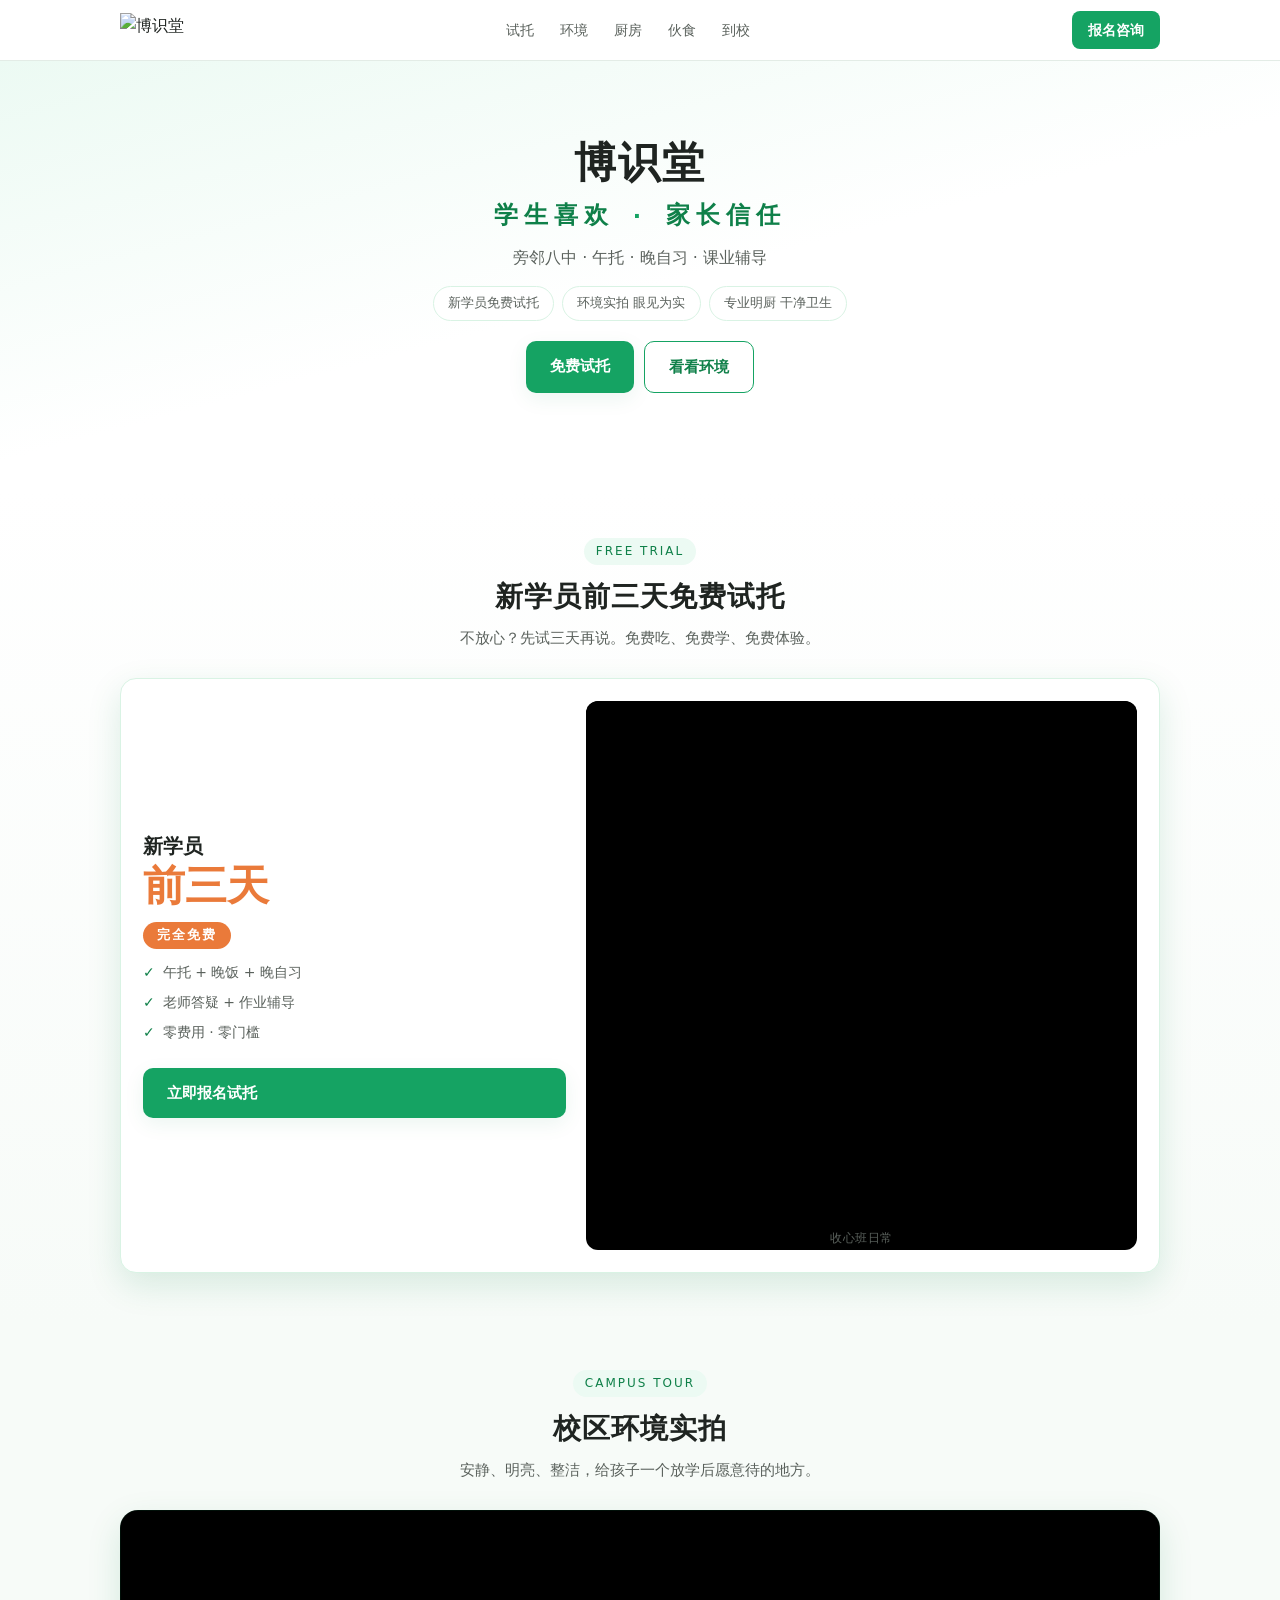
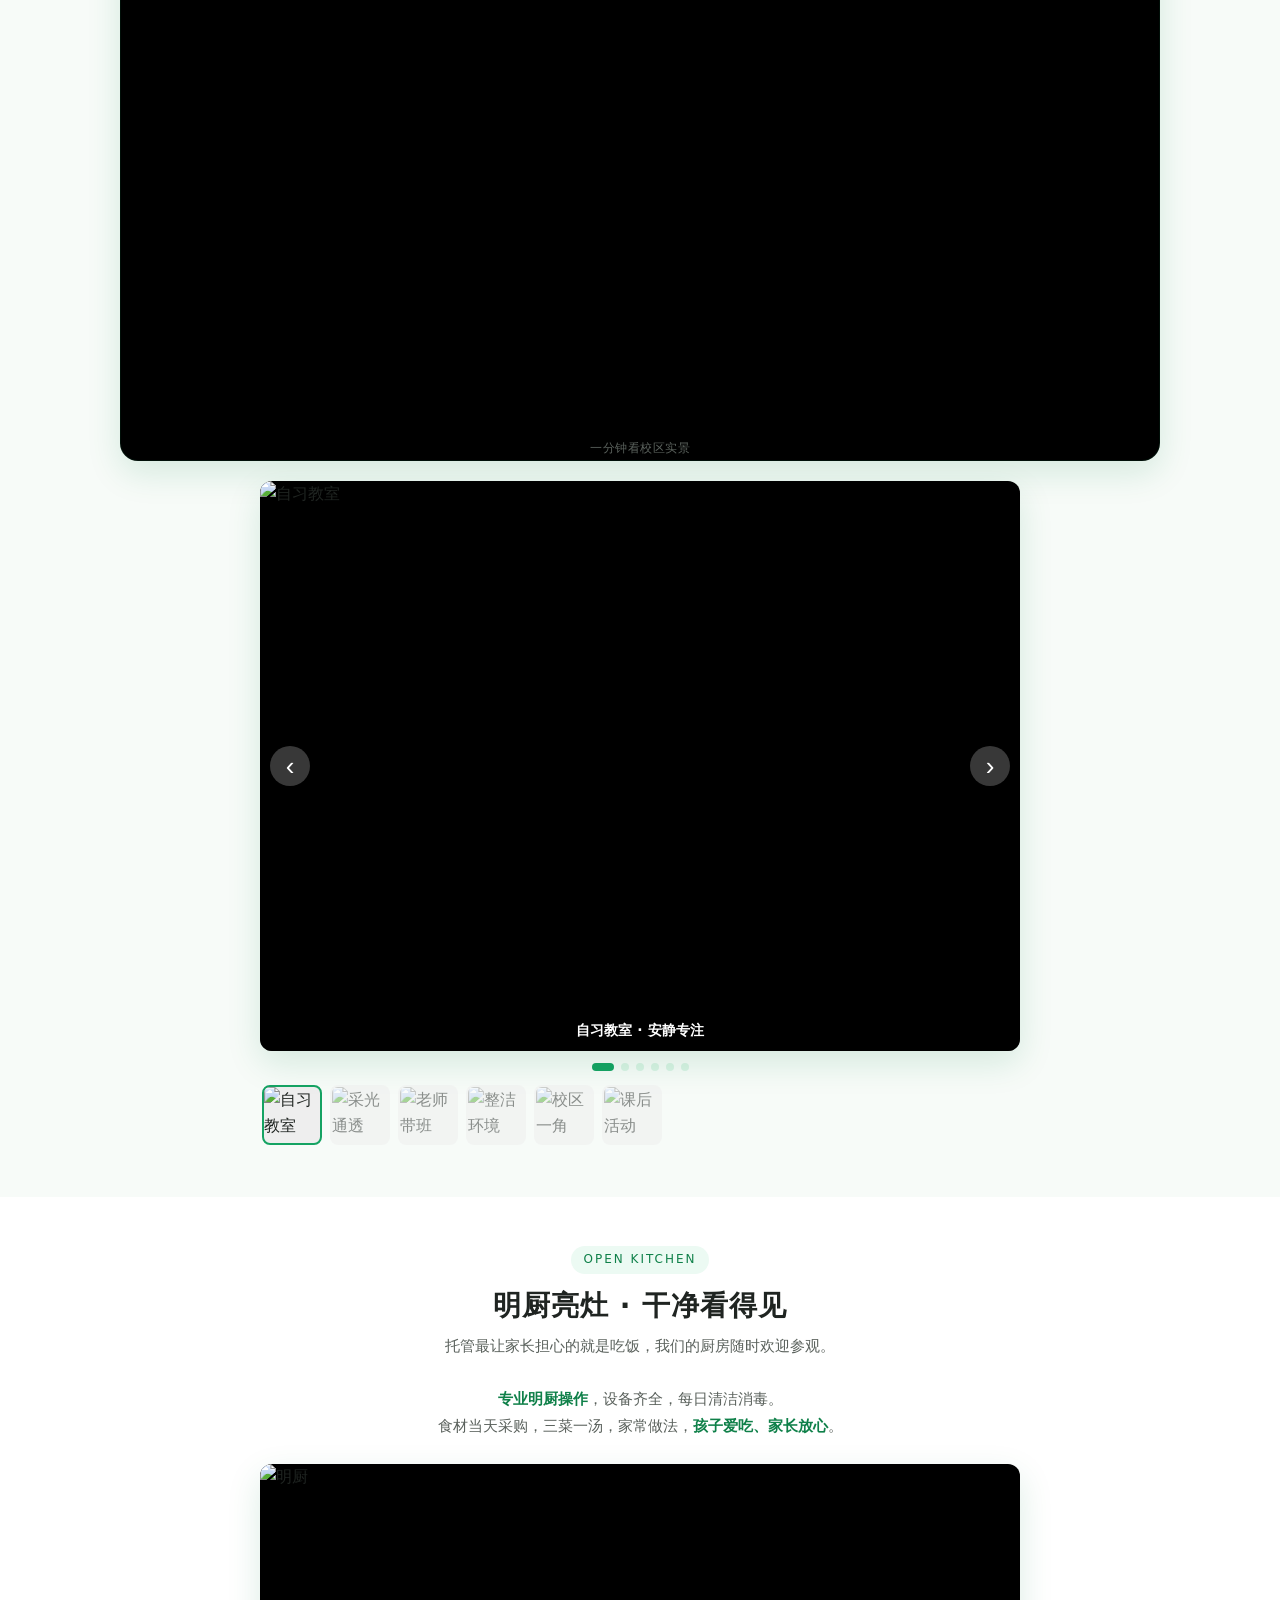
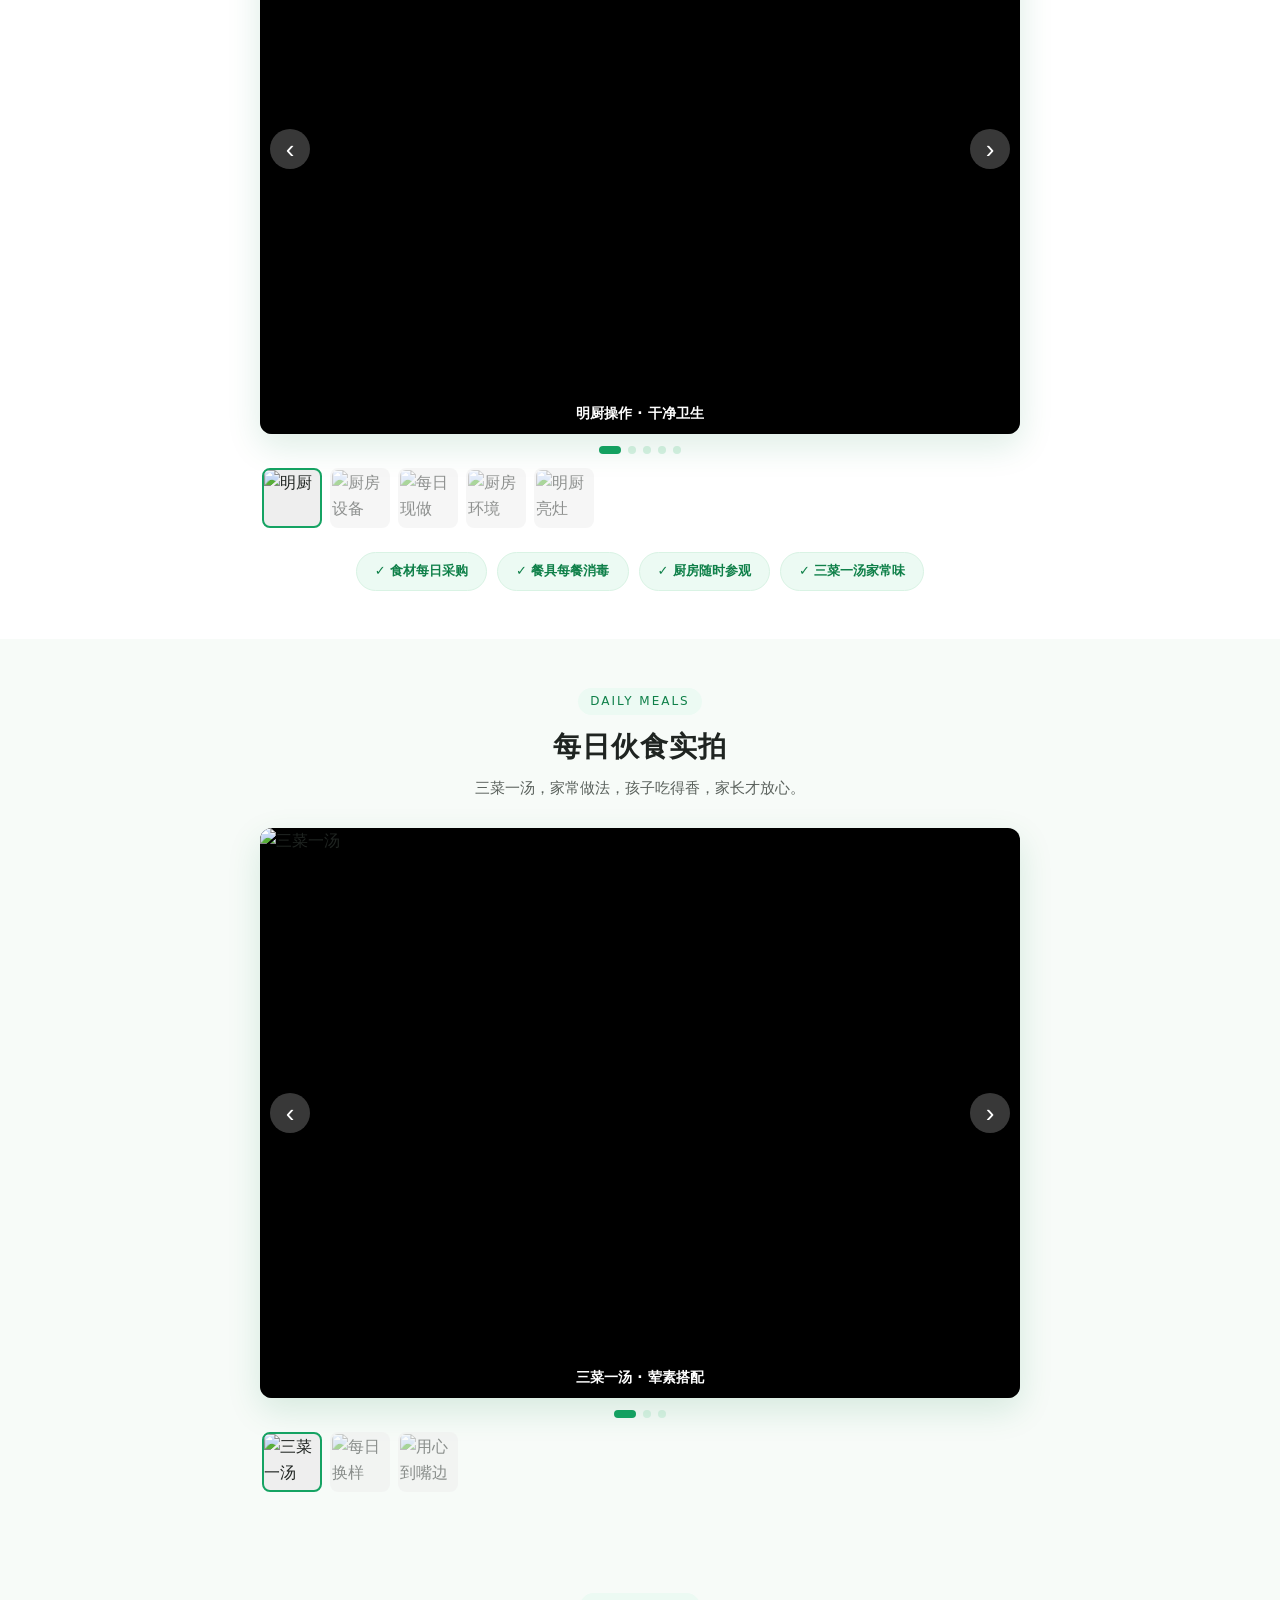
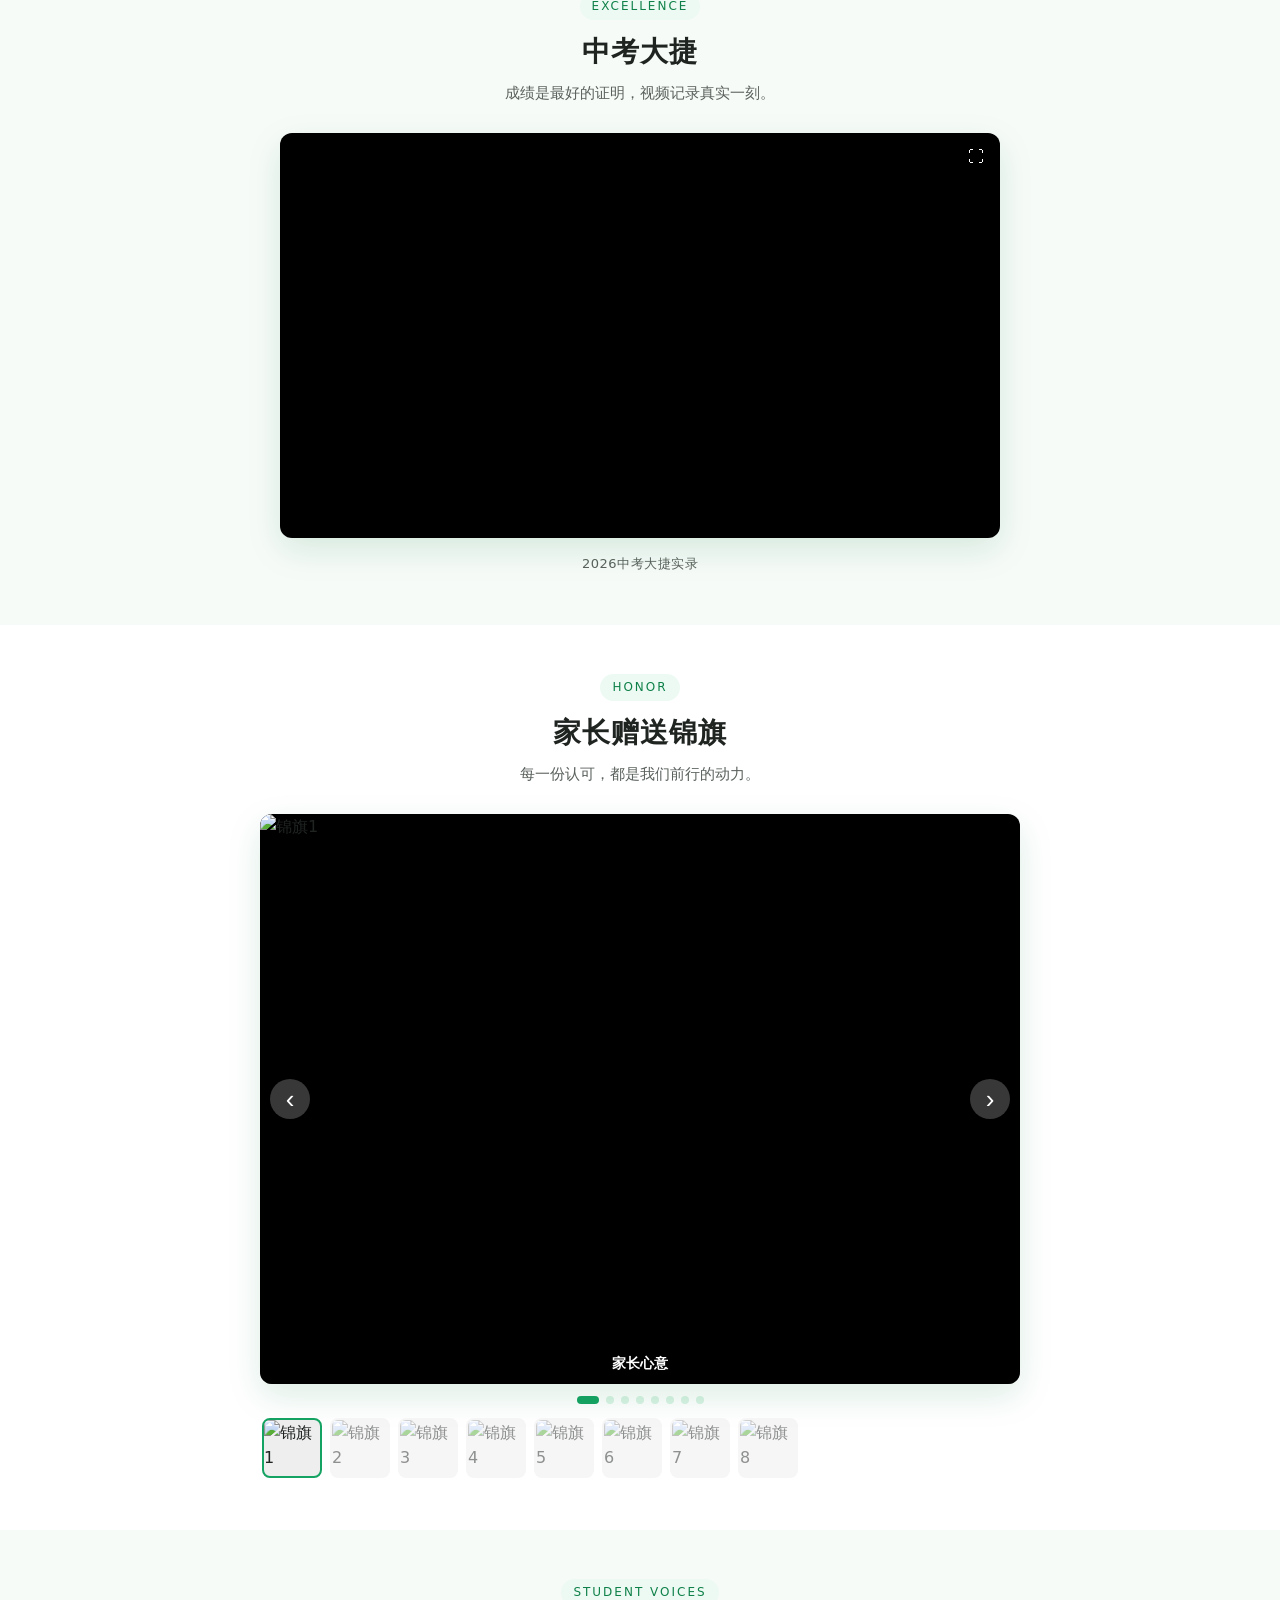
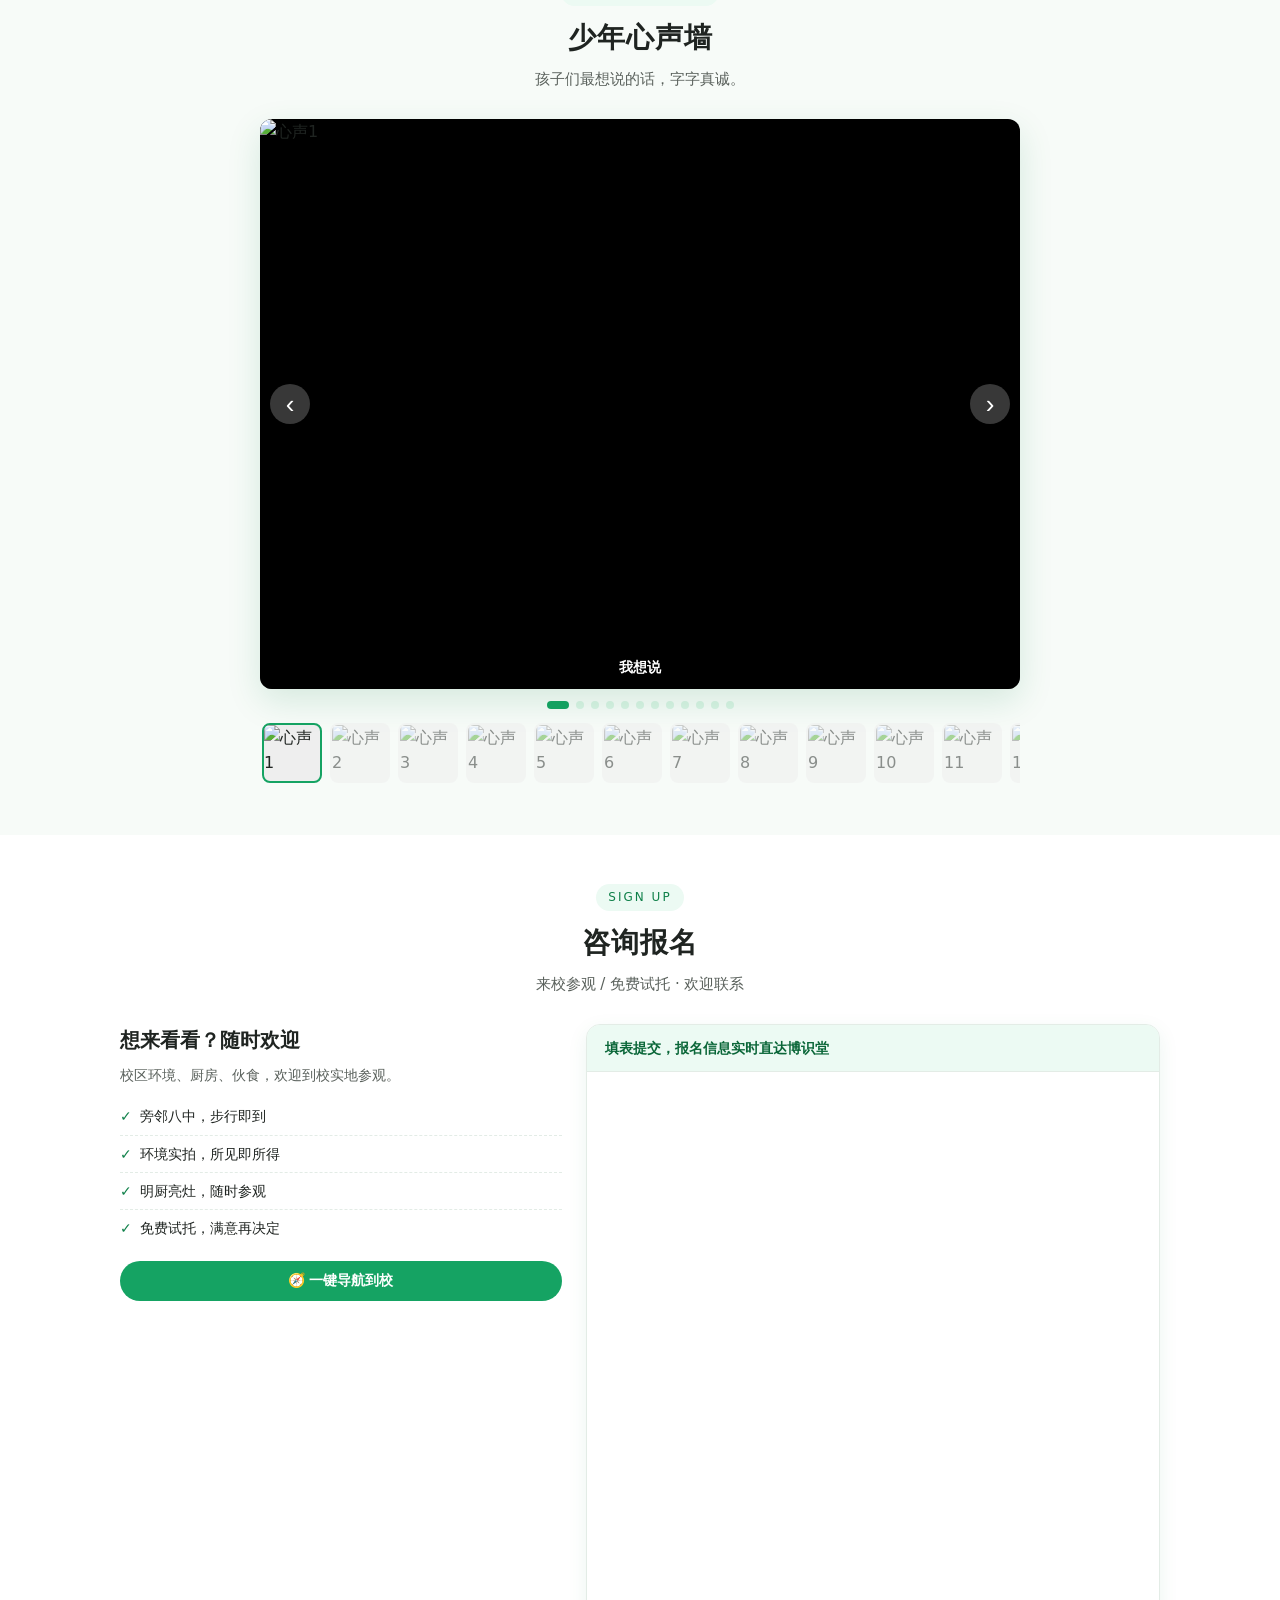
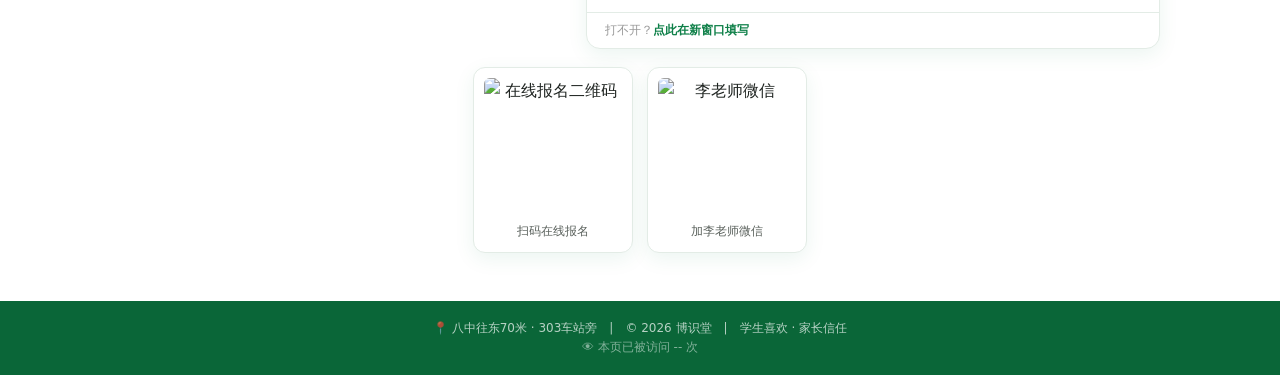
==== index.html @ f24189b3 "修复轮播缩略图滚动导致整页跳动：改用容器scrollLeft控制，不再滚动页面" ====
<!DOCTYPE html>
<html lang="zh-CN"><head>
<meta charset="UTF-8">
<meta name="viewport" content="width=device-width, initial-scale=1.0">
<title>博识堂 · 学生喜欢 家长信任 | 旁邻八中</title>
<meta name="description" content="博识堂托管，旁邻八中。学生喜欢，家长信任——环境实拍、免费试托，欢迎参观。">
<link rel="icon" href="https://gcore.jsdelivr.net/gh/lhliang-lab/boxuetang-assets@master/logo.jpg" type="image/jpeg">
<link rel="shortcut icon" href="https://gcore.jsdelivr.net/gh/lhliang-lab/boxuetang-assets@master/logo.jpg" type="image/jpeg">
<style>
  :root{
    --green:#15a363;
    --green-2:#0f8049;
    --green-3:#0a6638;
    --green-tint:#ecfaf3;
    --green-tint-2:#d9f3e4;
    --ink:#1f2421;
    --ink-2:#5a615c;
    --line:#e3ece6;
    --paper:#ffffff;
    --cream:#f7fbf8;
    --warm:#ea7a3a;
    --radius:12px;
    --shadow:0 6px 20px rgba(15,128,73,.08);
    --shadow-lg:0 12px 34px rgba(15,128,73,.14);
  }
  *{margin:0;padding:0;box-sizing:border-box}
  html{scroll-behavior:smooth}
  body{
    font-family:"Microsoft YaHei","PingFang SC","Hiragino Sans GB",system-ui,sans-serif;
    color:var(--ink);background:var(--paper);line-height:1.6;
    -webkit-font-smoothing:antialiased;
  }
  img{display:block;max-width:100%}
  a{text-decoration:none;color:inherit}
  .wrap{max-width:1080px;margin:0 auto;padding:0 20px}

  /* ===== 导航 ===== */
  header.top{position:sticky;top:0;z-index:50;background:rgba(255,255,255,.96);backdrop-filter:saturate(180%) blur(8px);border-bottom:1px solid var(--line)}
  .nav{display:flex;align-items:center;justify-content:space-between;height:60px;gap:14px}
  .brand{display:flex;align-items:center;gap:10px;flex:none}
  .brand .logo-img{height:34px;width:auto}
  .brand .name{font-size:18px;font-weight:800;letter-spacing:1px}
  .brand-slogan{font-size:11px;font-weight:700;color:var(--green-2);margin-left:6px;white-space:nowrap}
  @media(max-width:480px){.brand-slogan{display:none}}
  .brand .name em{color:var(--green);font-style:normal;margin:0 2px}
  .nav ul{display:flex;gap:2px;list-style:none}
  .nav ul a{display:block;padding:7px 12px;border-radius:8px;font-size:14px;color:var(--ink-2);transition:background .2s,color .2s}
  .nav ul a:hover{background:var(--green-tint);color:var(--green-2)}
  .nav .cta{background:var(--green);color:#fff!important;font-weight:700;padding:8px 16px;border-radius:8px;font-size:14px;flex:none}
  .nav .cta:hover{background:var(--green-2)}

  /* ===== Hero ===== */
  .hero{background:linear-gradient(165deg,var(--green-tint) 0%,#fff 52%);padding:28px 0 48px;text-align:center}
  .hero .wrap{max-width:720px}
  .hero h1{font-size:42px;line-height:1.22;font-weight:900;letter-spacing:2px;margin-bottom:8px}
  .hero .slogan{font-size:24px;font-weight:900;letter-spacing:6px;color:var(--green-2);margin-bottom:10px}
  .hero .slogan .dot{color:var(--green);font-size:22px;font-weight:700;margin:0 4px}
  .hero .sub{font-size:16px;color:var(--ink-2)}
  .hero .badges{display:flex;flex-wrap:wrap;justify-content:center;gap:8px;margin-top:16px}
  .hero .badges span{font-size:13px;padding:6px 14px;border-radius:20px;background:#fff;border:1px solid var(--green-tint-2);color:var(--ink-2)}
  .hero .badges b{color:var(--green-2)}
  .hero .btns{display:flex;flex-wrap:wrap;justify-content:center;gap:10px;margin-top:20px}
  .btn{display:inline-block;padding:13px 24px;border-radius:10px;font-weight:700;font-size:15px;transition:all .2s}
  .btn.solid{background:var(--green);color:#fff;box-shadow:var(--shadow)}
  .btn.solid:hover{background:var(--green-2);transform:translateY(-1px)}
  .btn.ghost{border:1.5px solid var(--green);color:var(--green-2);background:#fff}
  .btn.ghost:hover{background:var(--green-tint)}

  /* ===== 免费试托 ===== */
  .trial{background:linear-gradient(180deg,#fff 0%,var(--cream) 100%)}
  .trial-card{display:grid;grid-template-columns:1fr 1.3fr;gap:20px;align-items:center;background:#fff;border:1.5px solid var(--green-tint-2);border-radius:16px;padding:22px;box-shadow:var(--shadow-lg)}
  .trial-left{display:flex;flex-direction:column;gap:8px}
  .trial-big{font-size:20px;font-weight:800;color:var(--ink);line-height:1.3}
  .trial-big b{font-size:42px;color:var(--warm);font-weight:900}
  .trial-free{display:inline-block;background:var(--warm);color:#fff;font-size:13px;font-weight:700;padding:3px 14px;border-radius:20px;width:fit-content;letter-spacing:2px}
  .trial-list{list-style:none;font-size:14px;color:var(--ink-2)}
  .trial-list li{padding:4px 0;display:flex;gap:8px;align-items:center}
  .trial-list li::before{content:"✓";color:var(--green-2);font-weight:900}
  .trial-right{position:relative;border-radius:12px;overflow:hidden;background:#000}
  @media(max-width:680px){.trial-card{grid-template-columns:1fr}.trial-big b{font-size:34px}}
  @media(max-width:480px){.trial-card{padding:16px}}

  /* ===== 区块通用 ===== */
  section .wrap{padding:48px 20px}
  .sec-head{text-align:center;max-width:680px;margin:0 auto 28px}
  .sec-head .tag{display:inline-block;font-size:12px;letter-spacing:2px;color:var(--green-2);background:var(--green-tint);padding:4px 12px;border-radius:20px;margin-bottom:10px}
  .sec-head h2{font-size:28px;font-weight:900;letter-spacing:1px}
  .sec-head p{color:var(--ink-2);margin-top:6px;font-size:15px}

  /* ===== 地址条 ===== */
  .loc-bar{
    display:flex;align-items:center;justify-content:center;gap:10px;flex-wrap:wrap;
    background:linear-gradient(135deg,var(--green-tint) 0%,#fff 65%);
    border:1.5px solid var(--green);border-radius:30px;
    padding:12px 20px;font-size:15px;color:var(--ink-2);box-shadow:var(--shadow);
  }
  .loc-bar b{color:var(--green-2);font-weight:800}
  .loc-bar .pin{font-size:20px}
  .nav-btn{
    background:var(--green);color:#fff;font-weight:700;
    font-size:14px;padding:11px 20px;border-radius:20px;white-space:nowrap;
    border:none;cursor:pointer;transition:background .2s;
  }
  .nav-btn:hover{background:var(--green-2)}

  /* ===== 环境展示 ===== */
  .env{background:var(--cream)}
  .video-card{position:relative;border-radius:18px;overflow:hidden;box-shadow:var(--shadow-lg);margin-bottom:20px;background:#000;border:1.5px solid rgba(15,128,73,.12)}
  .bili-wrap{position:relative;width:100%;aspect-ratio:3/4;max-height:520px;background:#000}
  .bili-wrap iframe{position:absolute;inset:0;width:100%;height:100%;border:0;display:block}
  .bili-fs{position:absolute;top:8px;right:8px;z-index:3;background:rgba(0,0,0,.5);color:#fff;border:none;border-radius:6px;width:32px;height:32px;font-size:16px;cursor:pointer;display:flex;align-items:center;justify-content:center;line-height:1}
  .bili-fs:hover{background:rgba(0,0,0,.75)}
  .bili-fs.fs-active{background:var(--green)}
  .video-cap{display:block;text-align:center;font-size:12px;color:var(--ink-2);padding:8px 0 2px;letter-spacing:.5px;pointer-events:none}
  /* ===== 图片轮播 ===== */
  .carousel{position:relative;max-width:760px;margin:0 auto}
  .carousel-viewport{position:relative;border-radius:var(--radius);overflow:hidden;box-shadow:var(--shadow-lg);background:#000;aspect-ratio:4/3}
  .carousel-track{display:flex;height:100%;transition:transform .45s ease}
  .carousel-slide{position:relative;flex:0 0 100%;height:100%;cursor:zoom-in;animation:carFade .4s ease}
  .carousel-slide img{width:100%;height:100%;object-fit:cover;display:block}
  .carousel-slide figcaption{position:absolute;left:0;right:0;bottom:0;padding:28px 12px 10px;background:linear-gradient(transparent,rgba(0,0,0,.72));color:#fff;font-size:14px;font-weight:600;text-align:center;pointer-events:none}
  .carousel-btn{position:absolute;top:50%;transform:translateY(-50%);width:40px;height:40px;border-radius:50%;background:rgba(255,255,255,.22);color:#fff;font-size:26px;line-height:1;border:none;cursor:pointer;z-index:5;display:flex;align-items:center;justify-content:center;padding:0;transition:background .2s}
  .carousel-btn:hover{background:rgba(255,255,255,.4)}
  .carousel-prev{left:10px}
  .carousel-next{right:10px}
  .carousel-dots{display:flex;justify-content:center;gap:7px;padding:12px 0 2px}
  .carousel-dots button{width:8px;height:8px;border-radius:50%;border:none;background:var(--green-tint-2);cursor:pointer;padding:0;transition:all .25s}
  .carousel-dots button.on{background:var(--green);width:22px;border-radius:5px}
  .carousel-thumbs{display:flex;gap:8px;overflow-x:auto;padding:12px 2px 4px;-webkit-overflow-scrolling:touch;scrollbar-width:none}
  .carousel-thumbs::-webkit-scrollbar{display:none}
  .carousel-thumbs img{width:60px;height:60px;object-fit:cover;border-radius:8px;cursor:pointer;opacity:.5;border:2px solid transparent;transition:all .2s;flex:none;background:#eee}
  .carousel-thumbs img.on{opacity:1;border-color:var(--green)}
  @keyframes carFade{from{opacity:0}to{opacity:1}}

  /* ===== 厨房环境（重点） ===== */
  .kitchen{background:#fff}
  .kitchen-intro{text-align:center;max-width:600px;margin:0 auto 24px;font-size:15px;color:var(--ink-2);line-height:1.8}
  .kitchen-intro b{color:var(--green-2)}
  .kitchen-badge{
    display:flex;flex-wrap:wrap;gap:10px;justify-content:center;margin-top:20px;
  }
  .kitchen-badge span{
    background:var(--green-tint);color:var(--green-2);font-size:13px;font-weight:600;
    padding:8px 18px;border-radius:20px;border:1px solid var(--green-tint-2);
  }

  /* ===== 伙食 ===== */
  .meal{background:var(--cream)}

  /* ===== 报名 ===== */
  .reg{background:#fff}
  .reg-grid{display:grid;grid-template-columns:1fr 1.3fr;gap:24px;align-items:start}
  .reg-info h3{font-size:20px;font-weight:900;margin-bottom:8px}
  .reg-info p{color:var(--ink-2);margin-bottom:12px;font-size:14px}
  .reg-points{list-style:none;font-size:14px;color:var(--ink)}
  .reg-points li{padding:7px 0;border-top:1px dashed var(--line);display:flex;gap:8px;align-items:flex-start}
  .reg-points li:first-child{border-top:none}
  .reg-points li::before{content:"✓";color:var(--green-2);font-weight:900;flex:none}
  .reg-form{background:#fff;border:1.5px solid var(--line);border-radius:14px;overflow:hidden;box-shadow:var(--shadow)}
  .embed-head{font-size:14px;font-weight:700;padding:12px 18px;background:var(--green-tint);border-bottom:1px solid var(--line);color:var(--green-3)}
  .reg-form iframe{width:100%;height:540px;border:0;display:block}
  .embed-fallback{font-size:12px;color:#999;padding:8px 18px;border-top:1px solid var(--line)}
  .embed-fallback a{color:var(--green-2);font-weight:700}
  .qr-row{display:flex;flex-wrap:wrap;gap:14px;justify-content:center;margin-top:18px}
  .qr-card{background:#fff;border:1.5px solid var(--line);border-radius:12px;padding:10px;box-shadow:var(--shadow);width:160px;text-align:center}
  .qr-card img{width:100%;aspect-ratio:1/1;object-fit:contain;border-radius:6px}
  .qr-card div{font-size:12px;color:var(--ink-2);margin-top:6px}

  /* ===== 图片放大 ===== */
  .zoomable{cursor:zoom-in}
  .lb-mask{position:fixed;inset:0;background:rgba(0,0,0,.88);display:none;z-index:1000;align-items:center;justify-content:center;padding:24px}
  .lb-mask.show{display:flex}
  .lb-mask img{max-width:100%;max-height:92vh;border-radius:8px;box-shadow:0 10px 40px rgba(0,0,0,.5);background:#fff;transition:transform .25s ease;cursor:zoom-in;user-select:none;-webkit-user-select:none}
  .lb-mask img.zoomed{transform:scale(1.9);cursor:zoom-out}
  .lb-close{position:absolute;top:12px;right:16px;color:#fff;font-size:38px;line-height:1;cursor:pointer;background:none;border:none;padding:4px 10px;z-index:2}
  .lb-prev,.lb-next{position:absolute;top:50%;transform:translateY(-50%);width:44px;height:44px;border-radius:50%;background:rgba(255,255,255,.16);color:#fff;font-size:28px;line-height:1;border:none;cursor:pointer;z-index:2;display:flex;align-items:center;justify-content:center;padding:0}
  .lb-prev:active,.lb-next:active{background:rgba(255,255,255,.32)}
  .lb-prev{left:10px}
  .lb-next{right:10px}
  .lb-counter{position:absolute;top:14px;left:50%;transform:translateX(-50%);color:rgba(255,255,255,.9);font-size:13px;background:rgba(0,0,0,.45);padding:4px 14px;border-radius:20px;z-index:2}
  .lb-tip{position:absolute;bottom:14px;left:0;right:0;text-align:center;color:rgba(255,255,255,.6);font-size:12px;z-index:2;pointer-events:none}

  /* ===== 导航选择弹层 ===== */
  .nav-sheet-mask{position:fixed;inset:0;background:rgba(0,0,0,.45);display:none;z-index:999;align-items:flex-end;justify-content:center}
  .nav-sheet-mask.show{display:flex}
  .nav-sheet{background:#fff;width:100%;max-width:460px;border-radius:18px 18px 0 0;padding:18px 16px calc(16px + env(safe-area-inset-bottom));animation:navUp .25s ease}
  @keyframes navUp{from{transform:translateY(100%)}to{transform:translateY(0)}}
  .nav-sheet h4{margin:0 0 4px;font-size:17px;font-weight:800;color:var(--ink)}
  .nav-sheet .nav-tip{margin:0 0 12px;font-size:12px;color:var(--ink-2)}
  .nav-opt{display:flex;align-items:center;gap:12px;padding:13px 10px;border-radius:12px;text-decoration:none;color:var(--ink);border:1px solid var(--line);margin-bottom:10px;transition:background .15s}
  .nav-opt:active{background:var(--green-tint)}
  .nav-emoji{font-size:22px;width:30px;text-align:center}
  .nav-meta{flex:1;display:flex;flex-direction:column}
  .nav-meta b{font-size:15px}
  .nav-meta i{font-size:12px;color:var(--ink-2);font-style:normal}
  .nav-arrow{color:var(--ink-2);font-size:20px}
  .nav-close{width:100%;text-align:center;padding:12px;margin-top:2px;border:none;background:var(--green-tint);color:var(--green-2);font-weight:700;border-radius:12px;font-size:15px}
  @media(min-width:600px){.nav-sheet-mask{align-items:center}.nav-sheet{border-radius:18px}}

  /* ===== 底部 ===== */
  footer{background:var(--green-3);color:rgba(255,255,255,.7);text-align:center;padding:18px 20px;font-size:12px}

  /* ===== 响应式 ===== */
  @media(max-width:880px){
    .nav ul{display:none}
    .reg-grid{grid-template-columns:1fr}
    .hero h1{font-size:30px}
  }
  @media(max-width:480px){
    .nav{height:54px}
    .brand .logo-img{height:30px}
    .brand .name{font-size:15px}
    .nav .cta{padding:7px 13px;font-size:13px}
    .hero h1{font-size:24px}
    .hero .wrap{padding-top:22px}
    section .wrap{padding:32px 16px}
    .sec-head h2{font-size:24px}
    .btn{width:100%;text-align:center}
    .hero .btns .btn{width:auto;flex:1}
    .loc-bar{flex-wrap:wrap;gap:8px;text-align:center}
    .loc-bar .loc-txt{width:100%}
    .nav-btn{margin-left:0;width:100%;text-align:center}
  }
</style>
</head>
<body>

<!-- 顶部导航 -->
<header class="top">
  <div class="wrap nav">
    <a class="brand" href="#home">
      <img class="logo-img" src="https://gcore.jsdelivr.net/gh/lhliang-lab/boxuetang-assets@master/logo.jpg" alt="博识堂">
      
      
    </a>
    <ul>
      <li><a href="#trial">试托</a></li>
      <li><a href="#env">环境</a></li>
      <li><a href="#kitchen">厨房</a></li>
      <li><a href="#meal">伙食</a></li>
      <li><a href="javascript:void(0)" id="navBtnTop">到校</a></li>
    </ul>
    <a href="#signup" class="cta">报名咨询</a>
  </div>
</header>

<!-- Hero -->
<section class="hero" id="home">
  <div class="wrap">
    <h1>博识堂</h1>
    <div class="slogan">学生喜欢 <span class="dot">·</span> 家长信任</div>
    <p class="sub">旁邻八中 · 午托 · 晚自习 · 课业辅导</p>
    <div class="badges">
      <span>新学员免费试托</span>
      <span>环境实拍 眼见为实</span>
      <span>专业明厨 干净卫生</span>
    </div>
    <div class="btns">
      <a href="#trial" class="btn solid">免费试托</a>
      <a href="#env" class="btn ghost">看看环境</a>
    </div>
  </div>
</section>

<!-- 免费试托 -->
<section id="trial" class="trial">
  <div class="wrap">
    <div class="sec-head">
      <span class="tag">FREE TRIAL</span>
      <h2>新学员前三天免费试托</h2>
      <p>不放心？先试三天再说。免费吃、免费学、免费体验。</p>
    </div>
    <div class="trial-card">
      <div class="trial-left">
        <div class="trial-big">新学员<br><b>前三天</b></div>
        <div class="trial-free">完全免费</div>
        <ul class="trial-list">
          <li>午托 + 晚饭 + 晚自习</li>
          <li>老师答疑 + 作业辅导</li>
          <li>零费用 · 零门槛</li>
        </ul>
        <a href="#signup" class="btn solid" style="margin-top:12px">立即报名试托</a>
      </div>
      <div class="trial-right">
        <div class="bili-wrap" style="border-radius:12px;overflow:hidden">
          <iframe src="https://player.bilibili.com/player.html?bvid=BV1CB4Q6pE2J&page=1&autoplay=0&high_quality=1" frameborder="0" scrolling="no" border="0" framespacing="0" webkitallowfullscreen="true" mozallowfullscreen="true" allowfullscreen="true" allow="autoplay; fullscreen; encrypted-media" style="width:100%;height:100%"></iframe>
        </div>
        <span class="video-cap">收心班日常</span>
      </div>
    </div>
  </div>
</section>

<!-- 环境展示（重点） -->
<section id="env" class="env">
  <div class="wrap">
    <div class="sec-head">
      <span class="tag">CAMPUS TOUR</span>
      <h2>校区环境实拍</h2>
      <p>安静、明亮、整洁，给孩子一个放学后愿意待的地方。</p>
    </div>
    <div class="video-card">
      <div class="bili-wrap">
        <iframe src="https://player.bilibili.com/player.html?bvid=BV1ck4Q6SEvS&page=1&autoplay=0&high_quality=1" frameborder="0" scrolling="no" border="0" framespacing="0" webkitallowfullscreen="true" mozallowfullscreen="true" allowfullscreen="true" allow="autoplay; fullscreen; encrypted-media" style="width:100%;height:100%"></iframe>
      </div>
      <span class="video-cap">一分钟看校区实景</span>
    </div>
    <div class="carousel" data-group="env">
      <div class="carousel-viewport">
        <div class="carousel-track">
          <figure class="carousel-slide"><img class="zoomable" src="https://gcore.jsdelivr.net/gh/lhliang-lab/boxuetang-assets@master/campus/1.jpg" alt="自习教室"><figcaption>自习教室 · 安静专注</figcaption></figure>
          <figure class="carousel-slide"><img class="zoomable" src="https://gcore.jsdelivr.net/gh/lhliang-lab/boxuetang-assets@master/campus/2.jpg" alt="采光通透"><figcaption>采光通透 · 宽敞明亮</figcaption></figure>
          <figure class="carousel-slide"><img class="zoomable" src="https://gcore.jsdelivr.net/gh/lhliang-lab/boxuetang-assets@master/campus/3.jpg" alt="老师带班"><figcaption>老师带班 · 实时关注</figcaption></figure>
          <figure class="carousel-slide"><img class="zoomable" src="https://gcore.jsdelivr.net/gh/lhliang-lab/boxuetang-assets@master/campus/4.jpg" alt="整洁环境"><figcaption>整洁环境 · 每日消毒</figcaption></figure>
          <figure class="carousel-slide"><img class="zoomable" src="https://gcore.jsdelivr.net/gh/lhliang-lab/boxuetang-assets@master/campus/5.jpg" alt="校区一角"><figcaption>校区一角 · 安静舒适</figcaption></figure>
          <figure class="carousel-slide"><img class="zoomable" src="https://gcore.jsdelivr.net/gh/lhliang-lab/boxuetang-assets@master/campus/6.jpg" alt="课后活动"><figcaption>课后活动 · 快乐成长</figcaption></figure>
        </div>
        <button class="carousel-btn carousel-prev" type="button" aria-label="上一张">‹</button>
        <button class="carousel-btn carousel-next" type="button" aria-label="下一张">›</button>
      </div>
      <div class="carousel-dots"></div>
      <div class="carousel-thumbs">
        <img src="https://gcore.jsdelivr.net/gh/lhliang-lab/boxuetang-assets@master/campus/1.jpg" alt="自习教室">
        <img src="https://gcore.jsdelivr.net/gh/lhliang-lab/boxuetang-assets@master/campus/2.jpg" alt="采光通透">
        <img src="https://gcore.jsdelivr.net/gh/lhliang-lab/boxuetang-assets@master/campus/3.jpg" alt="老师带班">
        <img src="https://gcore.jsdelivr.net/gh/lhliang-lab/boxuetang-assets@master/campus/4.jpg" alt="整洁环境">
        <img src="https://gcore.jsdelivr.net/gh/lhliang-lab/boxuetang-assets@master/campus/5.jpg" alt="校区一角">
        <img src="https://gcore.jsdelivr.net/gh/lhliang-lab/boxuetang-assets@master/campus/6.jpg" alt="课后活动">
      </div>
    </div>
  </div>
</section>

<!-- 厨房环境（重点展示） -->
<section id="kitchen" class="kitchen">
  <div class="wrap">
    <div class="sec-head">
      <span class="tag">OPEN KITCHEN</span>
      <h2>明厨亮灶 · 干净看得见</h2>
      <p>托管最让家长担心的就是吃饭，我们的厨房随时欢迎参观。</p>
    </div>
    <div class="kitchen-intro">
      <b>专业明厨操作</b>，设备齐全，每日清洁消毒。<br>
      食材当天采购，三菜一汤，家常做法，<b>孩子爱吃、家长放心</b>。
    </div>
    <div class="carousel" data-group="kitchen">
      <div class="carousel-viewport">
        <div class="carousel-track">
          <figure class="carousel-slide"><img class="zoomable" src="https://gcore.jsdelivr.net/gh/lhliang-lab/boxuetang-assets@master/kitchen/1.jpg" alt="明厨"><figcaption>明厨操作 · 干净卫生</figcaption></figure>
          <figure class="carousel-slide"><img class="zoomable" src="https://gcore.jsdelivr.net/gh/lhliang-lab/boxuetang-assets@master/kitchen/2.jpg" alt="厨房设备"><figcaption>设备齐全 · 规范操作</figcaption></figure>
          <figure class="carousel-slide"><img class="zoomable" src="https://gcore.jsdelivr.net/gh/lhliang-lab/boxuetang-assets@master/kitchen/3.jpg" alt="每日现做"><figcaption>每日现做 · 新鲜食材</figcaption></figure>
          <figure class="carousel-slide"><img class="zoomable" src="https://gcore.jsdelivr.net/gh/lhliang-lab/boxuetang-assets@master/kitchen/4.jpg" alt="厨房环境"><figcaption>整洁亮堂 · 每日消毒</figcaption></figure>
          <figure class="carousel-slide"><img class="zoomable" src="https://gcore.jsdelivr.net/gh/lhliang-lab/boxuetang-assets@master/kitchen/5.jpg" alt="明厨亮灶"><figcaption>明厨亮灶 · 随时参观</figcaption></figure>
        </div>
        <button class="carousel-btn carousel-prev" type="button" aria-label="上一张">‹</button>
        <button class="carousel-btn carousel-next" type="button" aria-label="下一张">›</button>
      </div>
      <div class="carousel-dots"></div>
      <div class="carousel-thumbs">
        <img src="https://gcore.jsdelivr.net/gh/lhliang-lab/boxuetang-assets@master/kitchen/1.jpg" alt="明厨">
        <img src="https://gcore.jsdelivr.net/gh/lhliang-lab/boxuetang-assets@master/kitchen/2.jpg" alt="厨房设备">
        <img src="https://gcore.jsdelivr.net/gh/lhliang-lab/boxuetang-assets@master/kitchen/3.jpg" alt="每日现做">
        <img src="https://gcore.jsdelivr.net/gh/lhliang-lab/boxuetang-assets@master/kitchen/4.jpg" alt="厨房环境">
        <img src="https://gcore.jsdelivr.net/gh/lhliang-lab/boxuetang-assets@master/kitchen/5.jpg" alt="明厨亮灶">
      </div>
    </div>
    <div class="kitchen-badge">
      <span>✓ 食材每日采购</span>
      <span>✓ 餐具每餐消毒</span>
      <span>✓ 厨房随时参观</span>
      <span>✓ 三菜一汤家常味</span>
    </div>
  </div>
</section>

<!-- 伙食 -->
<section id="meal" class="meal">
  <div class="wrap">
    <div class="sec-head">
      <span class="tag">DAILY MEALS</span>
      <h2>每日伙食实拍</h2>
      <p>三菜一汤，家常做法，孩子吃得香，家长才放心。</p>
    </div>
    <div class="carousel" data-group="food">
      <div class="carousel-viewport">
        <div class="carousel-track">
          <figure class="carousel-slide"><img class="zoomable" src="https://gcore.jsdelivr.net/gh/lhliang-lab/boxuetang-assets@master/food/1.jpg" alt="三菜一汤"><figcaption>三菜一汤 · 荤素搭配</figcaption></figure>
          <figure class="carousel-slide"><img class="zoomable" src="https://gcore.jsdelivr.net/gh/lhliang-lab/boxuetang-assets@master/food/2.jpg" alt="每日换样"><figcaption>每日换样 · 营养可口</figcaption></figure>
          <figure class="carousel-slide"><img class="zoomable" src="https://gcore.jsdelivr.net/gh/lhliang-lab/boxuetang-assets@master/food/3.jpg" alt="用心到嘴边"><figcaption>用心到嘴边 · 孩子爱吃</figcaption></figure>
        </div>
        <button class="carousel-btn carousel-prev" type="button" aria-label="上一张">‹</button>
        <button class="carousel-btn carousel-next" type="button" aria-label="下一张">›</button>
      </div>
      <div class="carousel-dots"></div>
      <div class="carousel-thumbs">
        <img src="https://gcore.jsdelivr.net/gh/lhliang-lab/boxuetang-assets@master/food/1.jpg" alt="三菜一汤">
        <img src="https://gcore.jsdelivr.net/gh/lhliang-lab/boxuetang-assets@master/food/2.jpg" alt="每日换样">
        <img src="https://gcore.jsdelivr.net/gh/lhliang-lab/boxuetang-assets@master/food/3.jpg" alt="用心到嘴边">
      </div>
    </div>
  </div>
</section>


<!-- 中考大捷 -->
<section id="exam-video" class="trial" style="background:var(--cream)">
  <div class="wrap">
    <div class="sec-head">
      <span class="tag">EXCELLENCE</span>
      <h2>中考大捷</h2>
      <p>成绩是最好的证明，视频记录真实一刻。</p>
    </div>
    <div class="bili-wrap" style="max-width:720px;margin:0 auto;border-radius:12px;overflow:hidden;box-shadow:var(--shadow-lg);aspect-ratio:16/9;max-height:none;background:#000">
      <button class="bili-fs" type="button" title="全屏播放" aria-label="全屏">⛶</button>
      <iframe src="https://player.bilibili.com/player.html?bvid=BV1h14X6iEge&page=1&high_quality=1" frameborder="0" scrolling="no" border="0" framespacing="0" webkitallowfullscreen="true" mozallowfullscreen="true" allowfullscreen="true" allow="autoplay; fullscreen; encrypted-media" style="width:100%;height:100%"></iframe>
    </div>
    <span class="video-cap" style="text-align:center;display:block;margin-top:8px;color:var(--ink-2);font-size:13px">2026中考大捷实录</span>
  </div>
</section>

<!-- 锦旗 -->
<section id="jinqi" class="env" style="background:#fff">
  <div class="wrap">
    <div class="sec-head">
      <span class="tag">HONOR</span>
      <h2>家长赠送锦旗</h2>
      <p>每一份认可，都是我们前行的动力。</p>
    </div>
    <div class="carousel" data-group="jinqi">
      <div class="carousel-viewport">
        <div class="carousel-track">
          <figure class="carousel-slide"><img class="zoomable" src="https://gcore.jsdelivr.net/gh/lhliang-lab/boxuetang-assets@master/锦旗/1.jpg" alt="锦旗1"><figcaption>家长心意</figcaption></figure>
          <figure class="carousel-slide"><img class="zoomable" src="https://gcore.jsdelivr.net/gh/lhliang-lab/boxuetang-assets@master/锦旗/2.jpg" alt="锦旗2"><figcaption>家长心意</figcaption></figure>
          <figure class="carousel-slide"><img class="zoomable" src="https://gcore.jsdelivr.net/gh/lhliang-lab/boxuetang-assets@master/锦旗/3.jpg" alt="锦旗3"><figcaption>家长心意</figcaption></figure>
          <figure class="carousel-slide"><img class="zoomable" src="https://gcore.jsdelivr.net/gh/lhliang-lab/boxuetang-assets@master/锦旗/4.jpg" alt="锦旗4"><figcaption>家长心意</figcaption></figure>
          <figure class="carousel-slide"><img class="zoomable" src="https://gcore.jsdelivr.net/gh/lhliang-lab/boxuetang-assets@master/锦旗/5.jpg" alt="锦旗5"><figcaption>家长心意</figcaption></figure>
          <figure class="carousel-slide"><img class="zoomable" src="https://gcore.jsdelivr.net/gh/lhliang-lab/boxuetang-assets@master/锦旗/6.jpg" alt="锦旗6"><figcaption>家长心意</figcaption></figure>
          <figure class="carousel-slide"><img class="zoomable" src="https://gcore.jsdelivr.net/gh/lhliang-lab/boxuetang-assets@master/锦旗/7.jpg" alt="锦旗7"><figcaption>家长心意</figcaption></figure>
          <figure class="carousel-slide"><img class="zoomable" src="https://gcore.jsdelivr.net/gh/lhliang-lab/boxuetang-assets@master/锦旗/8.jpg" alt="锦旗8"><figcaption>家长心意</figcaption></figure>
        </div>
        <button class="carousel-btn carousel-prev" type="button" aria-label="上一张">‹</button>
        <button class="carousel-btn carousel-next" type="button" aria-label="下一张">›</button>
      </div>
      <div class="carousel-dots"></div>
      <div class="carousel-thumbs">
        <img src="https://gcore.jsdelivr.net/gh/lhliang-lab/boxuetang-assets@master/锦旗/1.jpg" alt="锦旗1">
        <img src="https://gcore.jsdelivr.net/gh/lhliang-lab/boxuetang-assets@master/锦旗/2.jpg" alt="锦旗2">
        <img src="https://gcore.jsdelivr.net/gh/lhliang-lab/boxuetang-assets@master/锦旗/3.jpg" alt="锦旗3">
        <img src="https://gcore.jsdelivr.net/gh/lhliang-lab/boxuetang-assets@master/锦旗/4.jpg" alt="锦旗4">
        <img src="https://gcore.jsdelivr.net/gh/lhliang-lab/boxuetang-assets@master/锦旗/5.jpg" alt="锦旗5">
        <img src="https://gcore.jsdelivr.net/gh/lhliang-lab/boxuetang-assets@master/锦旗/6.jpg" alt="锦旗6">
        <img src="https://gcore.jsdelivr.net/gh/lhliang-lab/boxuetang-assets@master/锦旗/7.jpg" alt="锦旗7">
        <img src="https://gcore.jsdelivr.net/gh/lhliang-lab/boxuetang-assets@master/锦旗/8.jpg" alt="锦旗8">
      </div>
    </div>
  </div>
</section>

<!-- 少年心声墙 -->
<section id="xinsheng" class="env" style="background:var(--cream)">
  <div class="wrap">
    <div class="sec-head">
      <span class="tag">STUDENT VOICES</span>
      <h2>少年心声墙</h2>
      <p>孩子们最想说的话，字字真诚。</p>
    </div>
    <div class="carousel" data-group="xinsheng">
      <div class="carousel-viewport">
        <div class="carousel-track">
          <figure class="carousel-slide"><img class="zoomable" src="https://gcore.jsdelivr.net/gh/lhliang-lab/boxuetang-assets@master/心声墙/1.jpg" alt="心声1"><figcaption>我想说</figcaption></figure>
          <figure class="carousel-slide"><img class="zoomable" src="https://gcore.jsdelivr.net/gh/lhliang-lab/boxuetang-assets@master/心声墙/2.jpg" alt="心声2"><figcaption>我想说</figcaption></figure>
          <figure class="carousel-slide"><img class="zoomable" src="https://gcore.jsdelivr.net/gh/lhliang-lab/boxuetang-assets@master/心声墙/3.jpg" alt="心声3"><figcaption>我想说</figcaption></figure>
          <figure class="carousel-slide"><img class="zoomable" src="https://gcore.jsdelivr.net/gh/lhliang-lab/boxuetang-assets@master/心声墙/4.jpg" alt="心声4"><figcaption>我想说</figcaption></figure>
          <figure class="carousel-slide"><img class="zoomable" src="https://gcore.jsdelivr.net/gh/lhliang-lab/boxuetang-assets@master/心声墙/5.jpg" alt="心声5"><figcaption>我想说</figcaption></figure>
          <figure class="carousel-slide"><img class="zoomable" src="https://gcore.jsdelivr.net/gh/lhliang-lab/boxuetang-assets@master/心声墙/6.jpg" alt="心声6"><figcaption>我想说</figcaption></figure>
          <figure class="carousel-slide"><img class="zoomable" src="https://gcore.jsdelivr.net/gh/lhliang-lab/boxuetang-assets@master/心声墙/7.jpg" alt="心声7"><figcaption>我想说</figcaption></figure>
          <figure class="carousel-slide"><img class="zoomable" src="https://gcore.jsdelivr.net/gh/lhliang-lab/boxuetang-assets@master/心声墙/8.jpg" alt="心声8"><figcaption>我想说</figcaption></figure>
          <figure class="carousel-slide"><img class="zoomable" src="https://gcore.jsdelivr.net/gh/lhliang-lab/boxuetang-assets@master/心声墙/9.jpg" alt="心声9"><figcaption>我想说</figcaption></figure>
          <figure class="carousel-slide"><img class="zoomable" src="https://gcore.jsdelivr.net/gh/lhliang-lab/boxuetang-assets@master/心声墙/10.jpg" alt="心声10"><figcaption>我想说</figcaption></figure>
          <figure class="carousel-slide"><img class="zoomable" src="https://gcore.jsdelivr.net/gh/lhliang-lab/boxuetang-assets@master/心声墙/11.jpg" alt="心声11"><figcaption>我想说</figcaption></figure>
          <figure class="carousel-slide"><img class="zoomable" src="https://gcore.jsdelivr.net/gh/lhliang-lab/boxuetang-assets@master/心声墙/12.jpg" alt="心声12"><figcaption>我想说</figcaption></figure>
        </div>
        <button class="carousel-btn carousel-prev" type="button" aria-label="上一张">‹</button>
        <button class="carousel-btn carousel-next" type="button" aria-label="下一张">›</button>
      </div>
      <div class="carousel-dots"></div>
      <div class="carousel-thumbs">
        <img src="https://gcore.jsdelivr.net/gh/lhliang-lab/boxuetang-assets@master/心声墙/1.jpg" alt="心声1">
        <img src="https://gcore.jsdelivr.net/gh/lhliang-lab/boxuetang-assets@master/心声墙/2.jpg" alt="心声2">
        <img src="https://gcore.jsdelivr.net/gh/lhliang-lab/boxuetang-assets@master/心声墙/3.jpg" alt="心声3">
        <img src="https://gcore.jsdelivr.net/gh/lhliang-lab/boxuetang-assets@master/心声墙/4.jpg" alt="心声4">
        <img src="https://gcore.jsdelivr.net/gh/lhliang-lab/boxuetang-assets@master/心声墙/5.jpg" alt="心声5">
        <img src="https://gcore.jsdelivr.net/gh/lhliang-lab/boxuetang-assets@master/心声墙/6.jpg" alt="心声6">
        <img src="https://gcore.jsdelivr.net/gh/lhliang-lab/boxuetang-assets@master/心声墙/7.jpg" alt="心声7">
        <img src="https://gcore.jsdelivr.net/gh/lhliang-lab/boxuetang-assets@master/心声墙/8.jpg" alt="心声8">
        <img src="https://gcore.jsdelivr.net/gh/lhliang-lab/boxuetang-assets@master/心声墙/9.jpg" alt="心声9">
        <img src="https://gcore.jsdelivr.net/gh/lhliang-lab/boxuetang-assets@master/心声墙/10.jpg" alt="心声10">
        <img src="https://gcore.jsdelivr.net/gh/lhliang-lab/boxuetang-assets@master/心声墙/11.jpg" alt="心声11">
        <img src="https://gcore.jsdelivr.net/gh/lhliang-lab/boxuetang-assets@master/心声墙/12.jpg" alt="心声12">
      </div>
    </div>
  </div>
</section>

<!-- 报名 -->
<section id="signup" class="reg">
  <div class="wrap">
    <div class="sec-head">
      <span class="tag">SIGN UP</span>
      <h2>咨询报名</h2>
      <p>来校参观 / 免费试托 · 欢迎联系</p>
    </div>
    <div class="reg-grid">
      <div class="reg-info">
        <h3>想来看看？随时欢迎</h3>
        <p>校区环境、厨房、伙食，欢迎到校实地参观。</p>
        <ul class="reg-points">
          <li>旁邻八中，步行即到</li>
          <li>环境实拍，所见即所得</li>
          <li>明厨亮灶，随时参观</li>
          <li>免费试托，满意再决定</li>
        </ul>
        <button class="nav-btn" id="navBtnReg" type="button" style="width:100%;margin-top:14px">🧭 一键导航到校</button>
      </div>
      <div class="reg-form">
        <div class="embed-head">填表提交，报名信息实时直达博识堂</div>
        <iframe src="https://jsjform.com/f/vSBon8" loading="lazy" title="博识堂在线报名表" referrerpolicy="no-referrer-when-downgrade"></iframe>
        <div class="embed-fallback">打不开？<a href="https://jsjform.com/f/vSBon8" target="_blank" rel="noopener">点此在新窗口填写</a></div>
      </div>
    </div>
    <div class="qr-row">
      <div class="qr-card">
        <img src="https://api.qrserver.com/v1/create-qr-code/?data=https%3A%2F%2Fjsjform.com%2Ff%2FvSBon8&amp;size=200x200" alt="在线报名二维码">
        <div>扫码在线报名</div>
      </div>
      <div class="qr-card">
        <img src="https://gcore.jsdelivr.net/gh/lhliang-lab/boxuetang-assets@master/wechat/1.jpg" alt="李老师微信">
        <div>加李老师微信</div>
      </div>
    </div>
  </div>
</section>

<footer>📍 八中往东70米 · 303车站旁　|　© 2026 博识堂　|　学生喜欢 · 家长信任<br><span style="font-size:12px;opacity:.7">👁 本页已被访问 <span id="busuanzi_value_page_pv">--</span> 次</span></footer>

<!-- 图片放大 -->
<div class="lb-mask" id="lbMask">
  <button class="lb-close" id="lbClose" type="button">×</button>
  <button class="lb-prev" id="lbPrev" type="button">‹</button>
  <img id="lbImg" src="[data-uri]" alt="查看大图">
  <button class="lb-next" id="lbNext" type="button">›</button>
  <div class="lb-counter" id="lbCounter">1 / 1</div>
  <div class="lb-tip">点击图片放大 · 左右滑动切换</div>
</div>

<!-- 导航选择弹层 -->
<div class="nav-sheet-mask" id="navMask">
  <div class="nav-sheet">
    <h4>选择导航软件</h4>
    <p class="nav-tip">手机装了哪个就用哪个</p>
    <div id="navList"></div>
    <button class="nav-close" id="navClose" type="button">取消</button>
  </div>
</div>

<script>
(function(){
  var ADDR = "三河市燕郊开发区行宫东大街南阳光商住楼B019号";
  var enc = encodeURIComponent(ADDR);
  var ua = navigator.userAgent || "";
  var isIOS = /iphone|ipad|ipod/i.test(ua);
  var isAndroid = /android/i.test(ua);
  var apps = [
    {name:"高德地图", sub:"Amap", emoji:"🟢", url:"https://uri.amap.com/search?keyword="+enc+"&src=boxuetang&callnative=1"},
    {name:"百度地图", sub:"Baidu", emoji:"🔵", url:"https://api.map.baidu.com/direction?destination="+enc+"&mode=driving&region="+encodeURIComponent("三河市")+"&output=html&src=boxuetang"},
    {name:"腾讯地图", sub:"Tencent", emoji:"🔷", url:"https://apis.map.qq.com/uri/v1/routeplan?type=drive&to="+enc+"&referer=boxuetang"}
  ];
  if(isAndroid){
    apps.push({name:"系统地图（选其他导航）", sub:"调起手机已装的导航App", emoji:"📱", url:"geo:0,0?q="+enc});
  } else if(isIOS){
    apps.push({name:"Apple 地图", sub:"系统地图", emoji:"🍎", url:"https://maps.apple.com/?q="+enc});
  } else {
    apps.push({name:"系统地图", sub:"Geo", emoji:"📍", url:"geo:0,0?q="+enc});
  }
  var btn = document.getElementById("navBtn");
  var mask = document.getElementById("navMask");
  var list = document.getElementById("navList");
  function render(){
    list.innerHTML = "";
    apps.forEach(function(a){
      var el = document.createElement("a");
      el.className = "nav-opt";
      el.href = a.url; el.target = "_blank"; el.rel = "noopener";
      el.innerHTML = '<span class="nav-emoji">'+a.emoji+'</span><span class="nav-meta"><b>'+a.name+'</b><i>'+a.sub+'</i></span><span class="nav-arrow">›</span>';
      list.appendChild(el);
    });
  }
  function openSheet(){ render(); mask.classList.add("show"); }
  function closeSheet(){ mask.classList.remove("show"); }
  [btn, document.getElementById("navBtnTop"), document.getElementById("navBtnReg")].forEach(function(b){ if(b) b.addEventListener("click", openSheet); });
  if(mask) mask.addEventListener("click", function(e){ if(e.target===mask) closeSheet(); });
  var cb = document.getElementById("navClose");
  if(cb) cb.addEventListener("click", closeSheet);
})();

// 图片点击放大 + 左右切换
(function(){
  var mask = document.getElementById("lbMask");
  var img = document.getElementById("lbImg");
  var close = document.getElementById("lbClose");
  var prev = document.getElementById("lbPrev");
  var next = document.getElementById("lbNext");
  var counter = document.getElementById("lbCounter");
  if(!mask || !img) return;

  var groups = {};
  var current = null;

  function groupOf(el){
    var car = el.closest('[data-group]');
    return car ? car.getAttribute('data-group') : "other";
  }
  document.querySelectorAll(".zoomable").forEach(function(el){
    var g = groupOf(el);
    if(!groups[g]) groups[g] = [];
    groups[g].push(el);
  });

  function show(g, i){
    var arr = groups[g];
    if(!arr || !arr.length) return;
    if(!mask.classList.contains("show")){
      try{ history.pushState({lb:1}, ""); }catch(e){}
    }
    current = {g: g, i: i};
    var el = arr[i];
    img.src = el.currentSrc || el.src;
    img.classList.remove("zoomed");
    counter.textContent = (i + 1) + " / " + arr.length;
    mask.classList.add("show");
    document.body.classList.add("lb-open");
  }
  function hideNow(){ mask.classList.remove("show"); document.body.classList.remove("lb-open"); current = null; }
  function hide(){
    if(history.state && history.state.lb){ history.back(); }
    else{ hideNow(); }
  }
  window.addEventListener("popstate", function(){
    if(mask.classList.contains("show")) hideNow();
  });
  function step(d){
    if(!current) return;
    var arr = groups[current.g];
    var i = (current.i + d + arr.length) % arr.length;
    show(current.g, i);
  }

  document.querySelectorAll(".zoomable").forEach(function(el){
    el.addEventListener("click", function(){
      var g = groupOf(el);
      show(g, groups[g].indexOf(el));
    });
  });

  if(prev) prev.addEventListener("click", function(e){ e.stopPropagation(); step(-1); });
  if(next) next.addEventListener("click", function(e){ e.stopPropagation(); step(1); });
  if(close) close.addEventListener("click", hide);

  img.addEventListener("click", function(e){
    e.stopPropagation();
    img.classList.toggle("zoomed");
  });

  var startX = 0, startY = 0;
  mask.addEventListener("touchstart", function(e){
    startX = e.touches[0].clientX;
    startY = e.touches[0].clientY;
  }, {passive:true});
  mask.addEventListener("touchend", function(e){
    var dx = e.changedTouches[0].clientX - startX;
    var dy = e.changedTouches[0].clientY - startY;
    if(Math.abs(dx) > 50 && Math.abs(dx) > Math.abs(dy)) step(dx < 0 ? 1 : -1);
  }, {passive:true});

  mask.addEventListener("click", function(e){ if(e.target === mask) hide(); });
})();

// 图片轮播
(function(){
  var AUTOPLAY = 4000;
  document.querySelectorAll('.carousel').forEach(function(car){
    var track = car.querySelector('.carousel-track');
    var slides = Array.prototype.slice.call(car.querySelectorAll('.carousel-slide'));
    var dotsBox = car.querySelector('.carousel-dots');
    var thumbs = car.querySelectorAll('.carousel-thumbs img');
    var prevBtn = car.querySelector('.carousel-prev');
    var nextBtn = car.querySelector('.carousel-next');
    if(!track || !slides.length) return;

    var idx = 0, n = slides.length, timer = null;

    slides.forEach(function(s){ s.style.display = 'none'; });
    slides[idx].style.display = 'block';

    var dots = [];
    for(var i = 0; i < n; i++){
      (function(j){
        var d = document.createElement('button');
        d.type = 'button';
        d.setAttribute('aria-label', '第' + (j + 1) + '张');
        d.addEventListener('click', function(){ stop(); go(j); });
        dotsBox.appendChild(d);
        dots.push(d);
      })(i);
    }

    function go(i){
      idx = (i + n) % n;
      slides.forEach(function(s){ s.style.display = 'none'; });
      slides[idx].style.display = 'block';
      dots.forEach(function(d, j){ d.classList.toggle('on', j === idx); });
      thumbs.forEach(function(t, j){ t.classList.toggle('on', j === idx); });
      var thBox = car.querySelector('.carousel-thumbs');
      if(thBox && thumbs[idx]){
        var cw = thBox.clientWidth;
        var tw = thumbs[idx].offsetWidth;
        var left = thumbs[idx].offsetLeft - (cw - tw) / 2;
        left = Math.max(0, Math.min(left, thBox.scrollWidth - cw));
        thBox.scrollLeft = left;
      }
    }
    function stop(){ if(timer){ clearInterval(timer); timer = null; } }
    function start(){
      stop();
      if(document.body.classList.contains('lb-open')) return;
      timer = setInterval(function(){ go(idx + 1); }, AUTOPLAY);
    }

    if(prevBtn) prevBtn.addEventListener('click', function(){ stop(); go(idx - 1); });
    if(nextBtn) nextBtn.addEventListener('click', function(){ stop(); go(idx + 1); });
    thumbs.forEach(function(t, j){ t.addEventListener('click', function(){ stop(); go(j); }); });

    car.addEventListener('mouseenter', stop);
    car.addEventListener('mouseleave', start);
    car.addEventListener('touchstart', stop, {passive:true});

    // 灯箱打开时暂停自动播放
    new MutationObserver(function(){
      if(document.body.classList.contains('lb-open')) stop();
      else if(timer === null) start();
    }).observe(document.body, {attributes:true, attributeFilter:['class']});

    go(0);
    start();
  });
})();

// 视频互斥播放：一个视频播放时自动暂停其他
(function(){
  var iframes = document.querySelectorAll('.bili-wrap iframe');
  if (!iframes.length) return;

  function pauseAll(except){
    iframes.forEach(function(f){
      if (f === except) return;
      // B站播放器接受 postMessage 暂停则优雅暂停；否则重设 src 强制停止
      try { f.contentWindow.postMessage('{"type":"pause"}','*'); } catch(e){}
      var src = f.getAttribute('src');
      if (src && src.indexOf('player.bilibili.com') > -1) {
        f.setAttribute('src','about:blank');
        setTimeout(function(){ f.setAttribute('src', src); }, 50);
      }
    });
  }

  // 监听播放器状态：开始播放时暂停其他
  window.addEventListener('message', function(e){
    try {
      var d = typeof e.data === 'string' ? JSON.parse(e.data) : e.data;
      if (!d || !d.info) return;
      var state = d.info.playState;
      var videoId = d.info.id;
      var sender = null;
      iframes.forEach(function(f){
        try { if (f.contentWindow === e.source) sender = f; } catch(e){}
      });
      if (state === 1) pauseAll(sender);
    } catch(err) {}
  });
})();

// 中考大捷视频全屏按钮
(function(){
  var btn = document.querySelector('#exam-video .bili-fs');
  var wrap = document.querySelector('#exam-video .bili-wrap');
  if(!btn || !wrap) return;

  function fullscreen(el){
    if(el.requestFullscreen) el.requestFullscreen();
    else if(el.webkitRequestFullscreen) el.webkitRequestFullscreen();
    else if(el.msRequestFullscreen) el.msRequestFullscreen();
  }
  btn.addEventListener('click', function(e){
    e.stopPropagation();
    fullscreen(wrap);
  });
  function onFsChange(){
    btn.classList.toggle('fs-active', !!(document.fullscreenElement || document.webkitFullscreenElement));
  }
  document.addEventListener('fullscreenchange', onFsChange);
  document.addEventListener('webkitfullscreenchange', onFsChange);
})();
</script>

<script async="" src="//busuanzi.ibruce.info/busuanzi/2.3/busuanzi.pure.mini.js"></script>

</body></html>
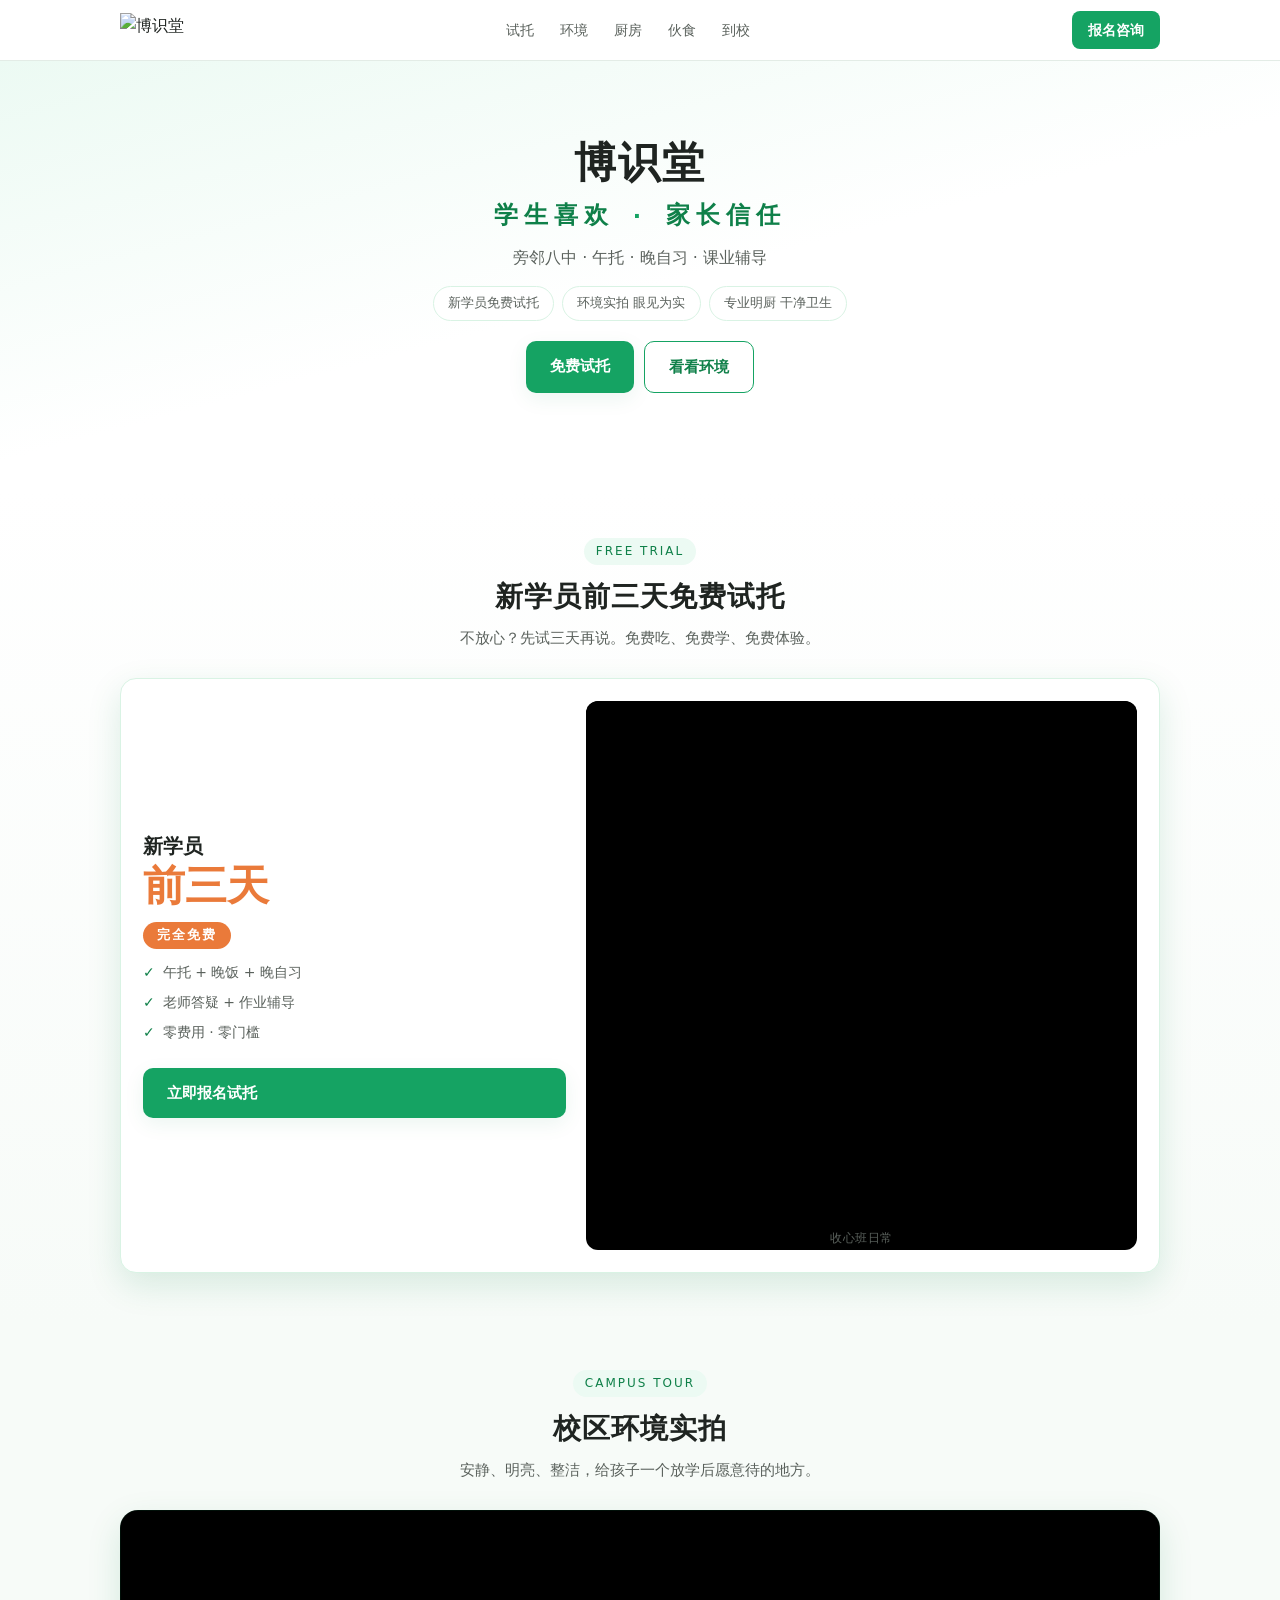
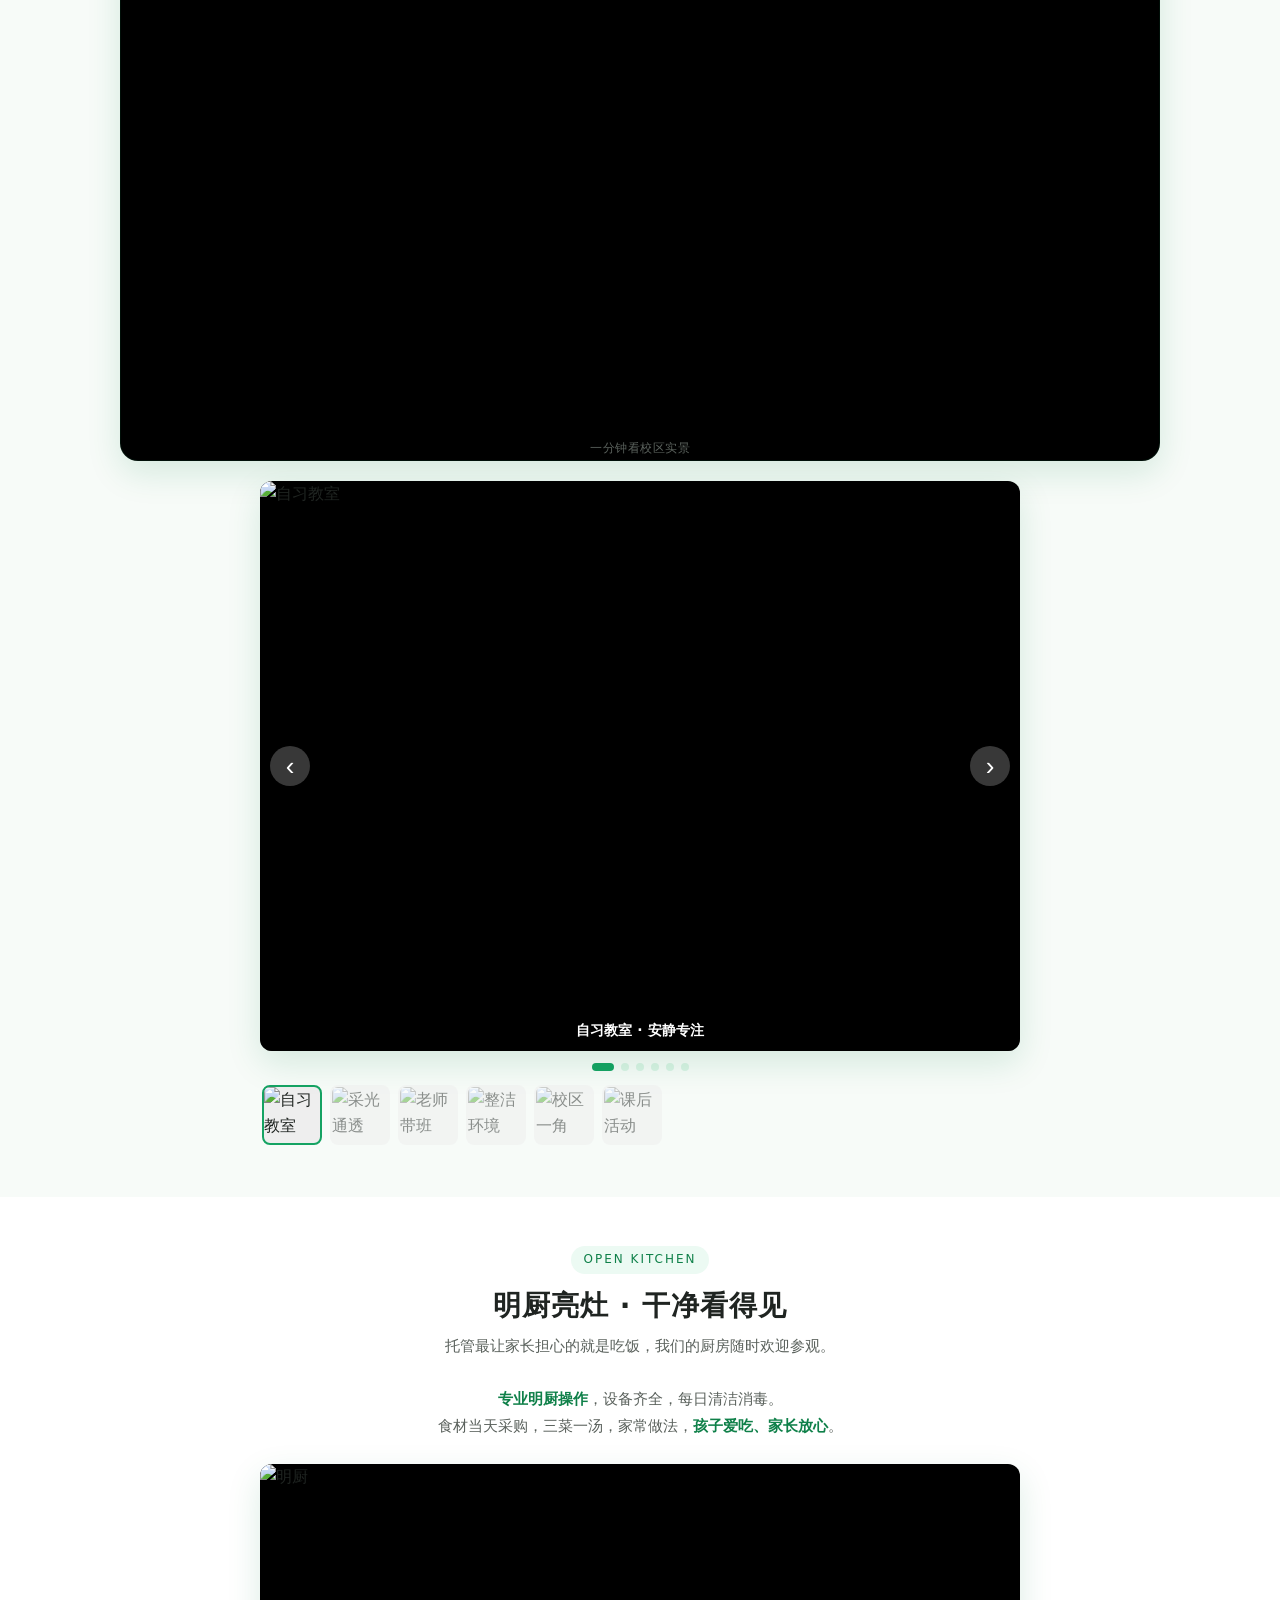
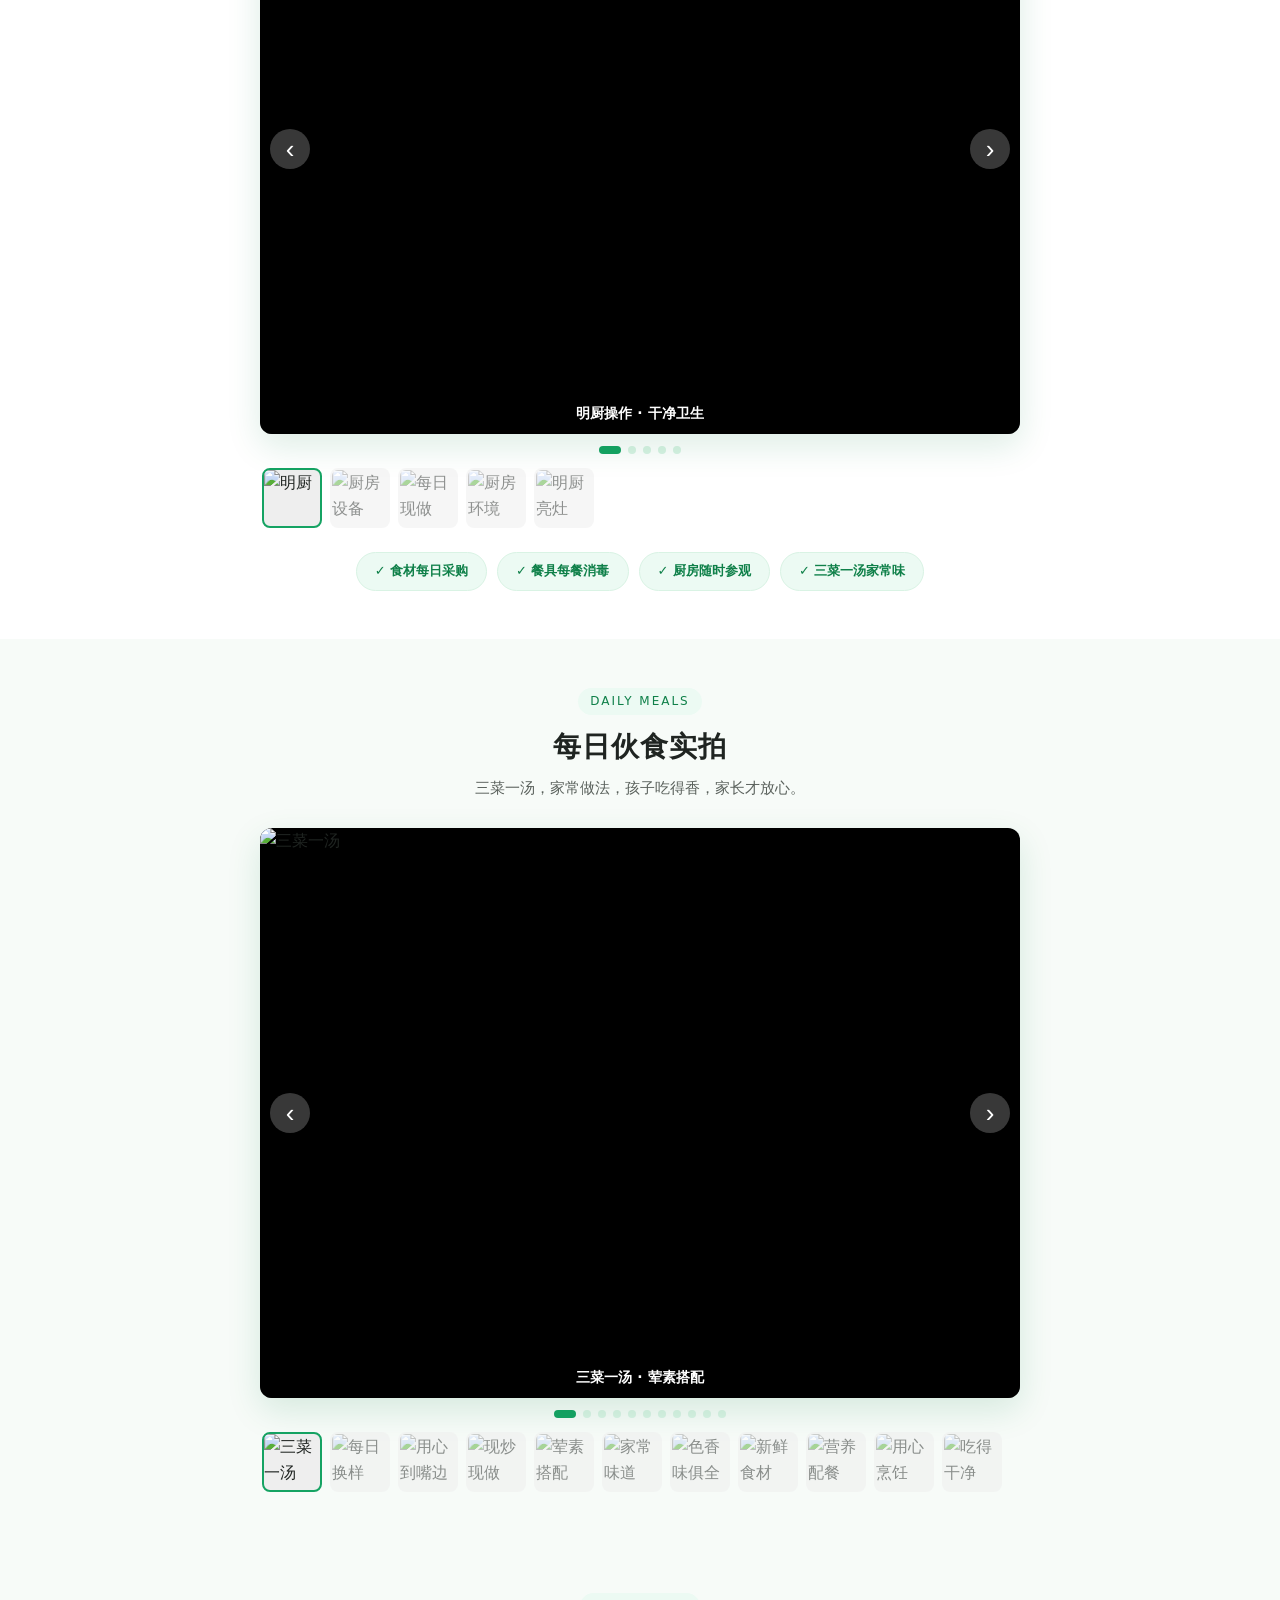
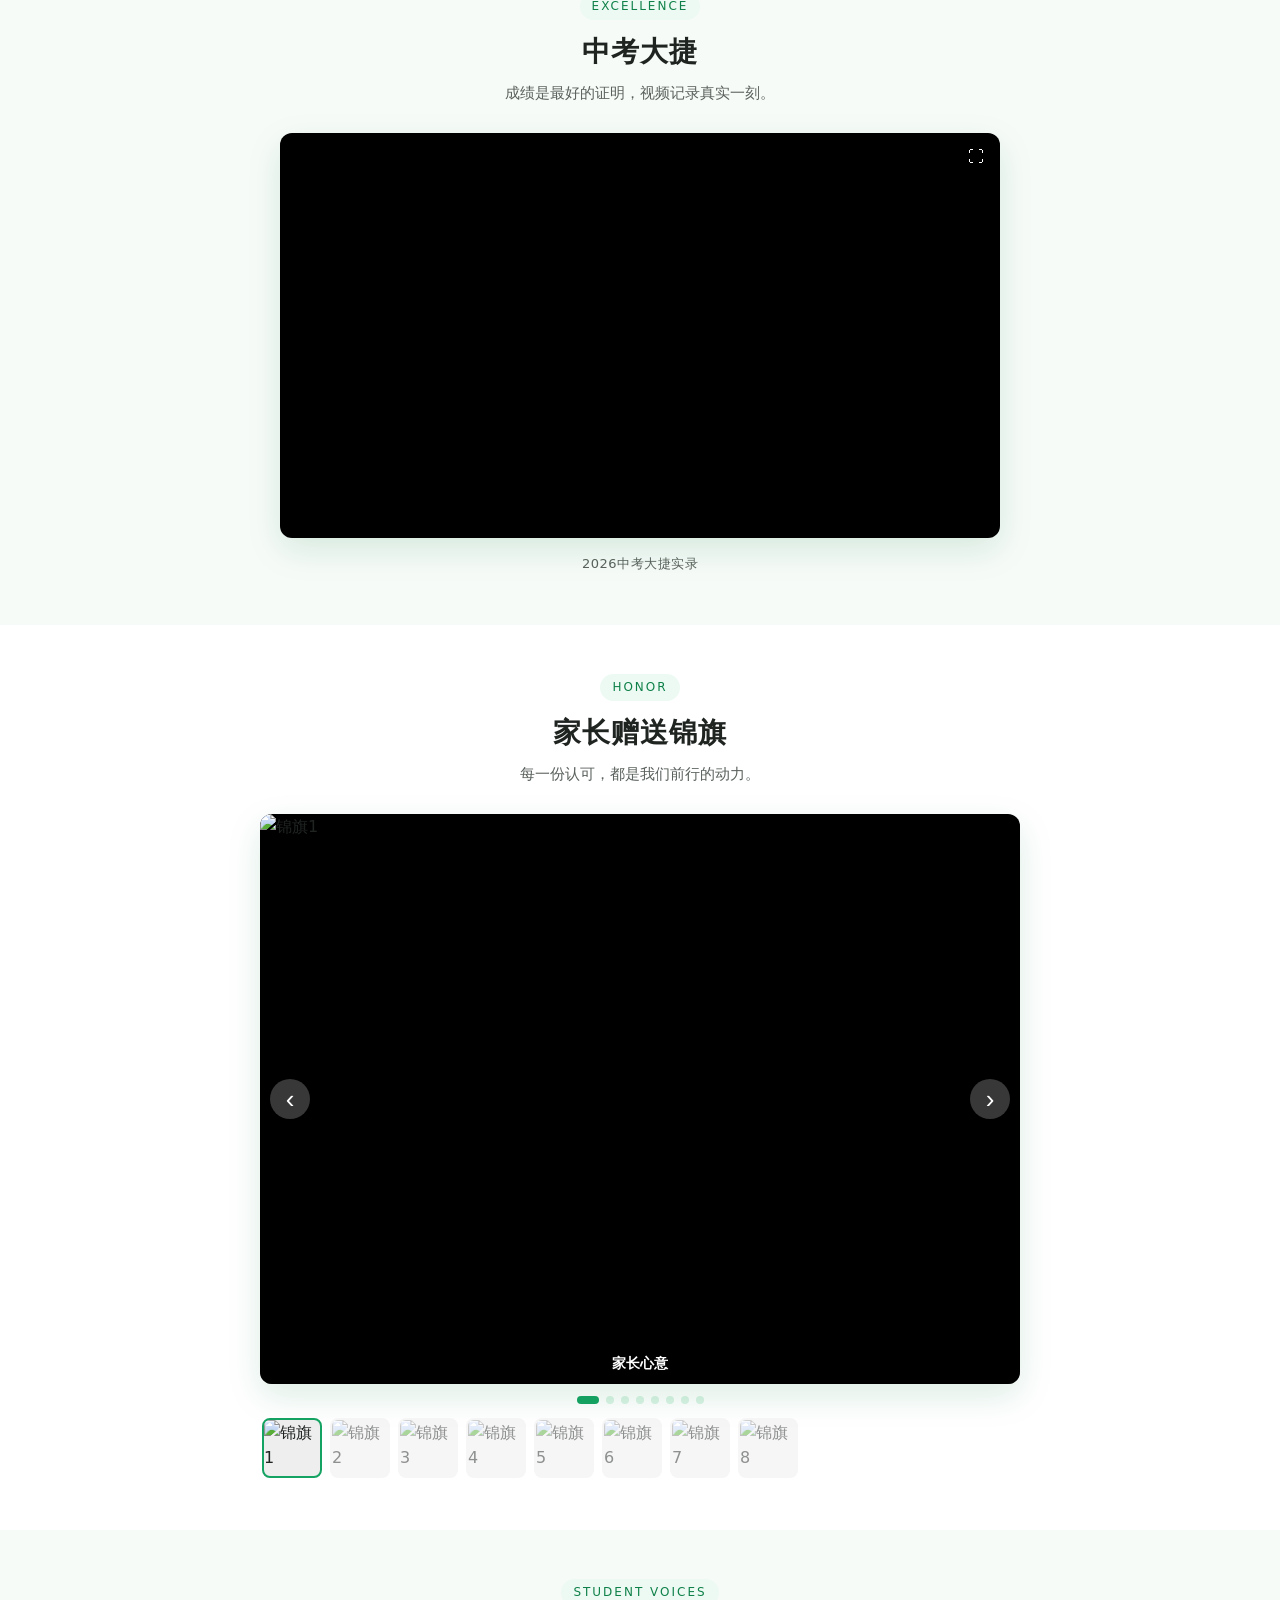
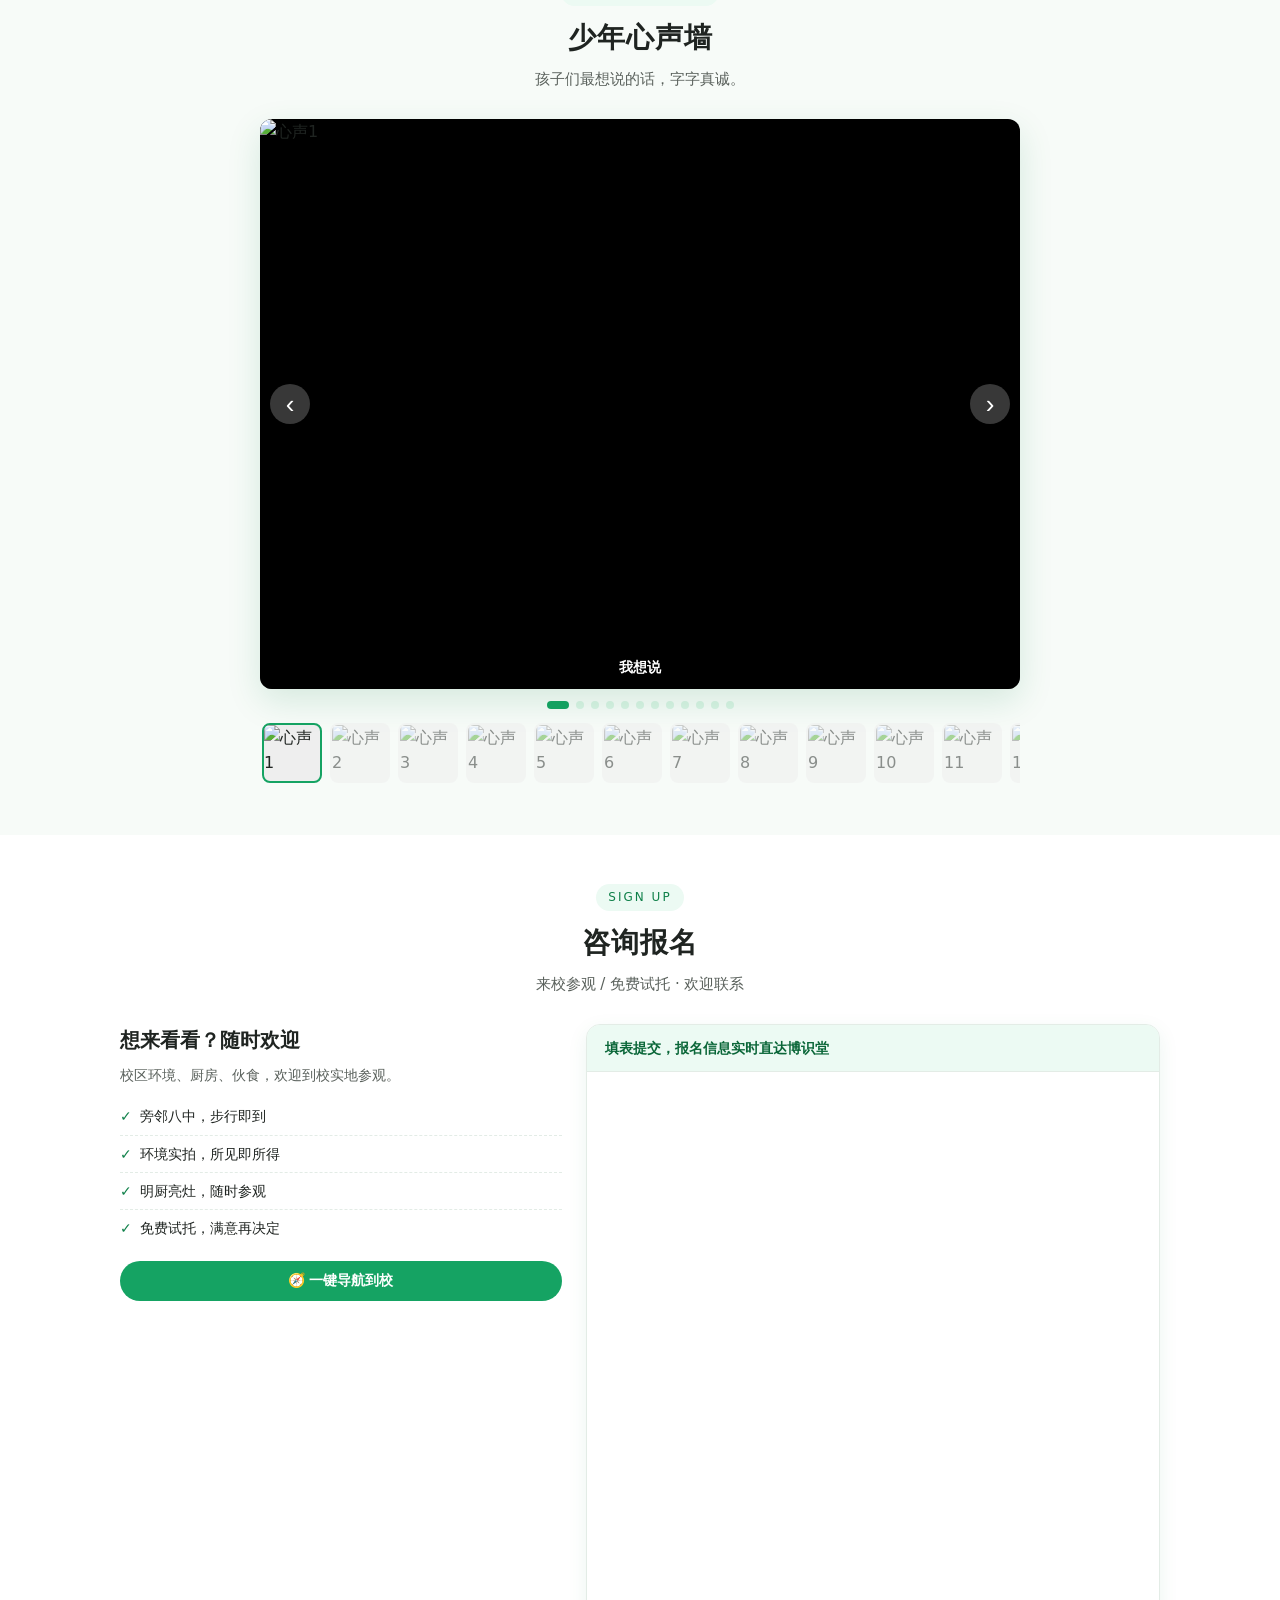
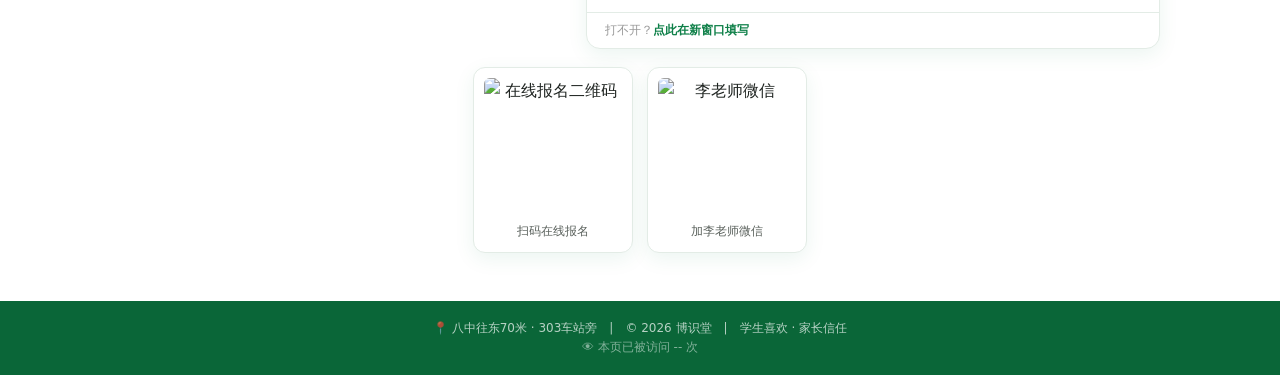
==== commit 92be9496: "add food photos 4-11 to meal carousel" ====
--- a/index.html
+++ b/index.html
@@ -387,6 +387,14 @@
           <figure class="carousel-slide"><img class="zoomable" src="https://gcore.jsdelivr.net/gh/lhliang-lab/boxuetang-assets@master/food/1.jpg" alt="三菜一汤"><figcaption>三菜一汤 · 荤素搭配</figcaption></figure>
           <figure class="carousel-slide"><img class="zoomable" src="https://gcore.jsdelivr.net/gh/lhliang-lab/boxuetang-assets@master/food/2.jpg" alt="每日换样"><figcaption>每日换样 · 营养可口</figcaption></figure>
           <figure class="carousel-slide"><img class="zoomable" src="https://gcore.jsdelivr.net/gh/lhliang-lab/boxuetang-assets@master/food/3.jpg" alt="用心到嘴边"><figcaption>用心到嘴边 · 孩子爱吃</figcaption></figure>
+          <figure class="carousel-slide"><img class="zoomable" src="https://gcore.jsdelivr.net/gh/lhliang-lab/boxuetang-assets@master/food/4.jpg" alt="现炒现做"><figcaption>现炒现做 · 热气腾腾</figcaption></figure>
+          <figure class="carousel-slide"><img class="zoomable" src="https://gcore.jsdelivr.net/gh/lhliang-lab/boxuetang-assets@master/food/5.jpg" alt="荤素搭配"><figcaption>荤素搭配 · 营养均衡</figcaption></figure>
+          <figure class="carousel-slide"><img class="zoomable" src="https://gcore.jsdelivr.net/gh/lhliang-lab/boxuetang-assets@master/food/6.jpg" alt="家常味道"><figcaption>家常味道 · 孩子爱吃</figcaption></figure>
+          <figure class="carousel-slide"><img class="zoomable" src="https://gcore.jsdelivr.net/gh/lhliang-lab/boxuetang-assets@master/food/7.jpg" alt="色香味俱全"><figcaption>色香味俱全 · 食欲满满</figcaption></figure>
+          <figure class="carousel-slide"><img class="zoomable" src="https://gcore.jsdelivr.net/gh/lhliang-lab/boxuetang-assets@master/food/8.jpg" alt="新鲜食材"><figcaption>新鲜食材 · 看得见</figcaption></figure>
+          <figure class="carousel-slide"><img class="zoomable" src="https://gcore.jsdelivr.net/gh/lhliang-lab/boxuetang-assets@master/food/9.jpg" alt="营养配餐"><figcaption>营养配餐 · 天天不重样</figcaption></figure>
+          <figure class="carousel-slide"><img class="zoomable" src="https://gcore.jsdelivr.net/gh/lhliang-lab/boxuetang-assets@master/food/10.jpg" alt="用心烹饪"><figcaption>用心烹饪 · 干净卫生</figcaption></figure>
+          <figure class="carousel-slide"><img class="zoomable" src="https://gcore.jsdelivr.net/gh/lhliang-lab/boxuetang-assets@master/food/11.jpg" alt="吃得干净"><figcaption>光盘行动 · 吃得干净</figcaption></figure>
         </div>
         <button class="carousel-btn carousel-prev" type="button" aria-label="上一张">‹</button>
         <button class="carousel-btn carousel-next" type="button" aria-label="下一张">›</button>
@@ -396,6 +404,14 @@
         <img src="https://gcore.jsdelivr.net/gh/lhliang-lab/boxuetang-assets@master/food/1.jpg" alt="三菜一汤">
         <img src="https://gcore.jsdelivr.net/gh/lhliang-lab/boxuetang-assets@master/food/2.jpg" alt="每日换样">
         <img src="https://gcore.jsdelivr.net/gh/lhliang-lab/boxuetang-assets@master/food/3.jpg" alt="用心到嘴边">
+        <img src="https://gcore.jsdelivr.net/gh/lhliang-lab/boxuetang-assets@master/food/4.jpg" alt="现炒现做">
+        <img src="https://gcore.jsdelivr.net/gh/lhliang-lab/boxuetang-assets@master/food/5.jpg" alt="荤素搭配">
+        <img src="https://gcore.jsdelivr.net/gh/lhliang-lab/boxuetang-assets@master/food/6.jpg" alt="家常味道">
+        <img src="https://gcore.jsdelivr.net/gh/lhliang-lab/boxuetang-assets@master/food/7.jpg" alt="色香味俱全">
+        <img src="https://gcore.jsdelivr.net/gh/lhliang-lab/boxuetang-assets@master/food/8.jpg" alt="新鲜食材">
+        <img src="https://gcore.jsdelivr.net/gh/lhliang-lab/boxuetang-assets@master/food/9.jpg" alt="营养配餐">
+        <img src="https://gcore.jsdelivr.net/gh/lhliang-lab/boxuetang-assets@master/food/10.jpg" alt="用心烹饪">
+        <img src="https://gcore.jsdelivr.net/gh/lhliang-lab/boxuetang-assets@master/food/11.jpg" alt="吃得干净">
       </div>
     </div>
   </div>
@@ -697,7 +713,7 @@
     var nextBtn = car.querySelector('.carousel-next');
     if(!track || !slides.length) return;
 
-    var idx = 0, n = slides.length, timer = null;
+    var idx = 0, n = slides.length, timer = null, visible = false;
 
     slides.forEach(function(s){ s.style.display = 'none'; });
     slides[idx].style.display = 'block';
@@ -732,6 +748,7 @@
     function stop(){ if(timer){ clearInterval(timer); timer = null; } }
     function start(){
       stop();
+      if(!visible) return;
       if(document.body.classList.contains('lb-open')) return;
       timer = setInterval(function(){ go(idx + 1); }, AUTOPLAY);
     }
@@ -749,6 +766,14 @@
       if(document.body.classList.contains('lb-open')) stop();
       else if(timer === null) start();
     }).observe(document.body, {attributes:true, attributeFilter:['class']});
+
+    // 仅当滑动到该区块时才自动播放，离开视口即暂停
+    new IntersectionObserver(function(entries){
+      entries.forEach(function(en){
+        visible = en.isIntersecting;
+        if(visible) start(); else stop();
+      });
+    }, {threshold: 0.3}).observe(car);
 
     go(0);
     start();
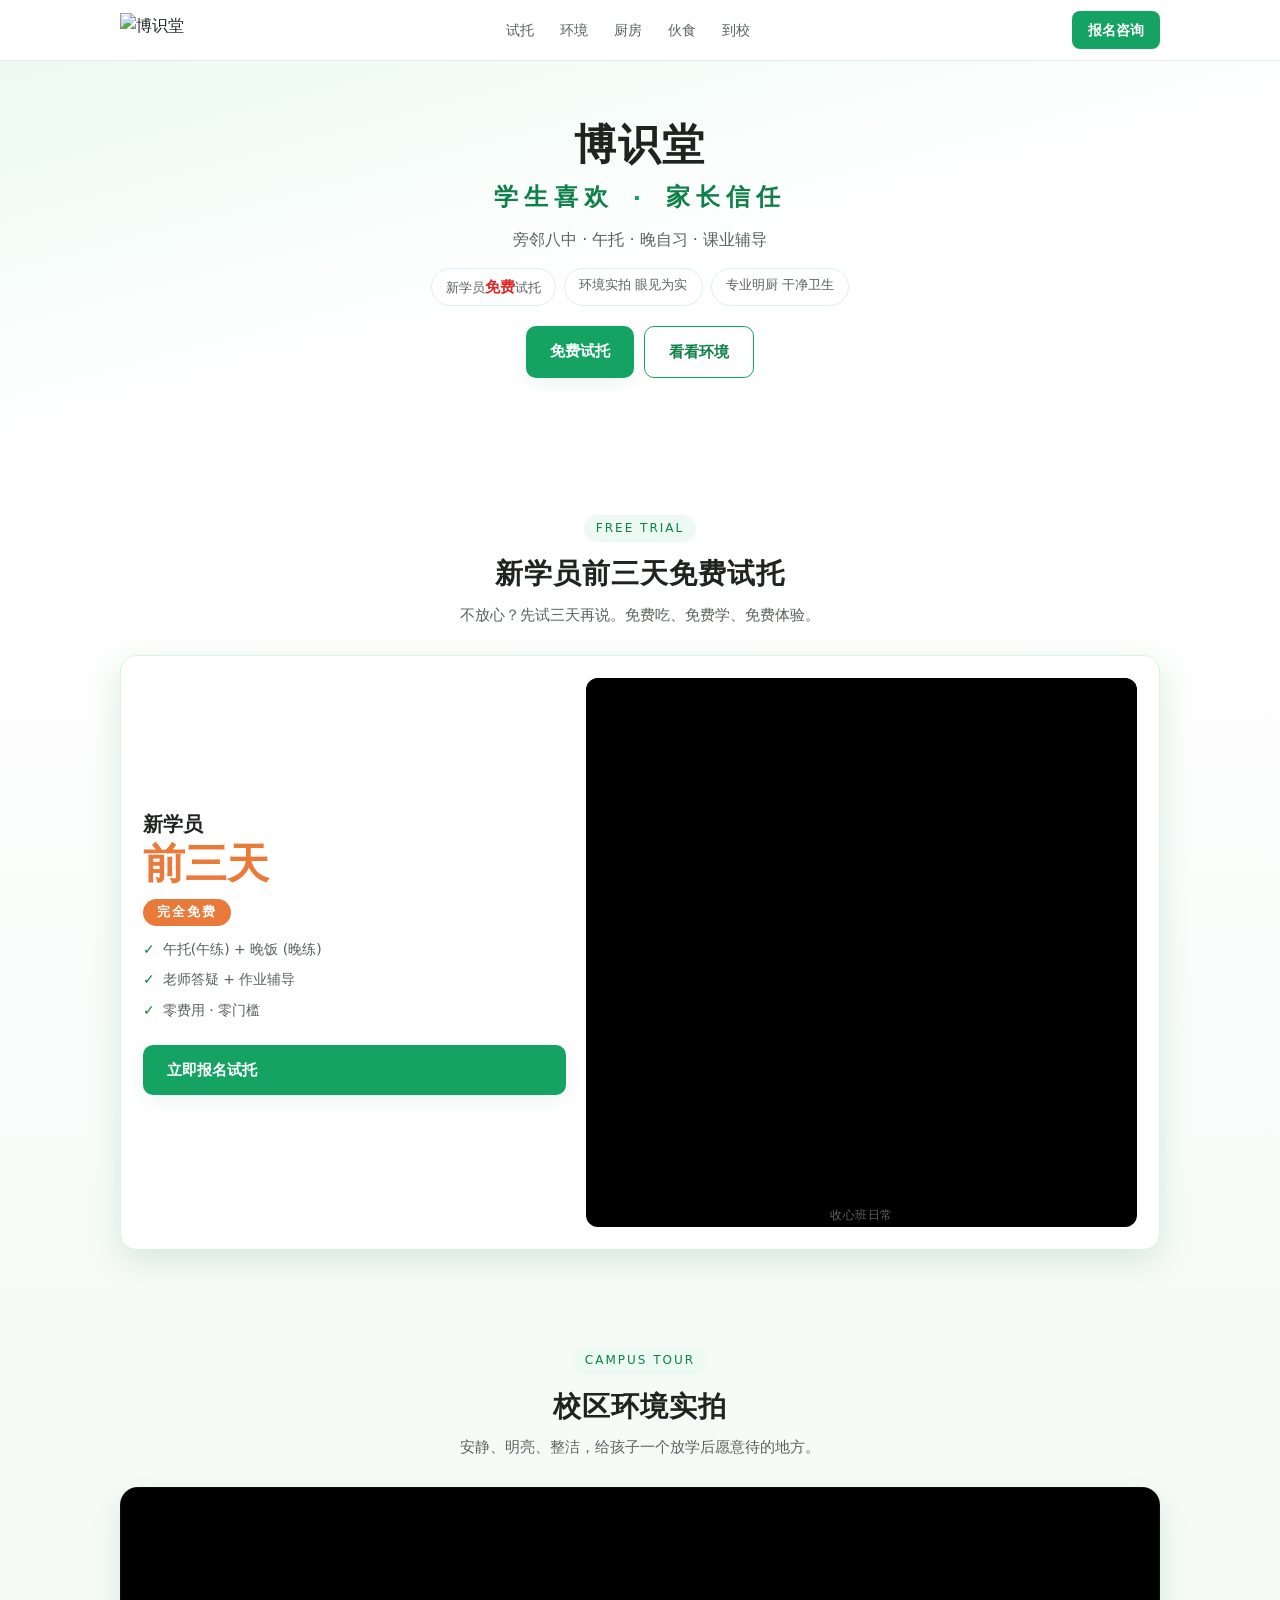
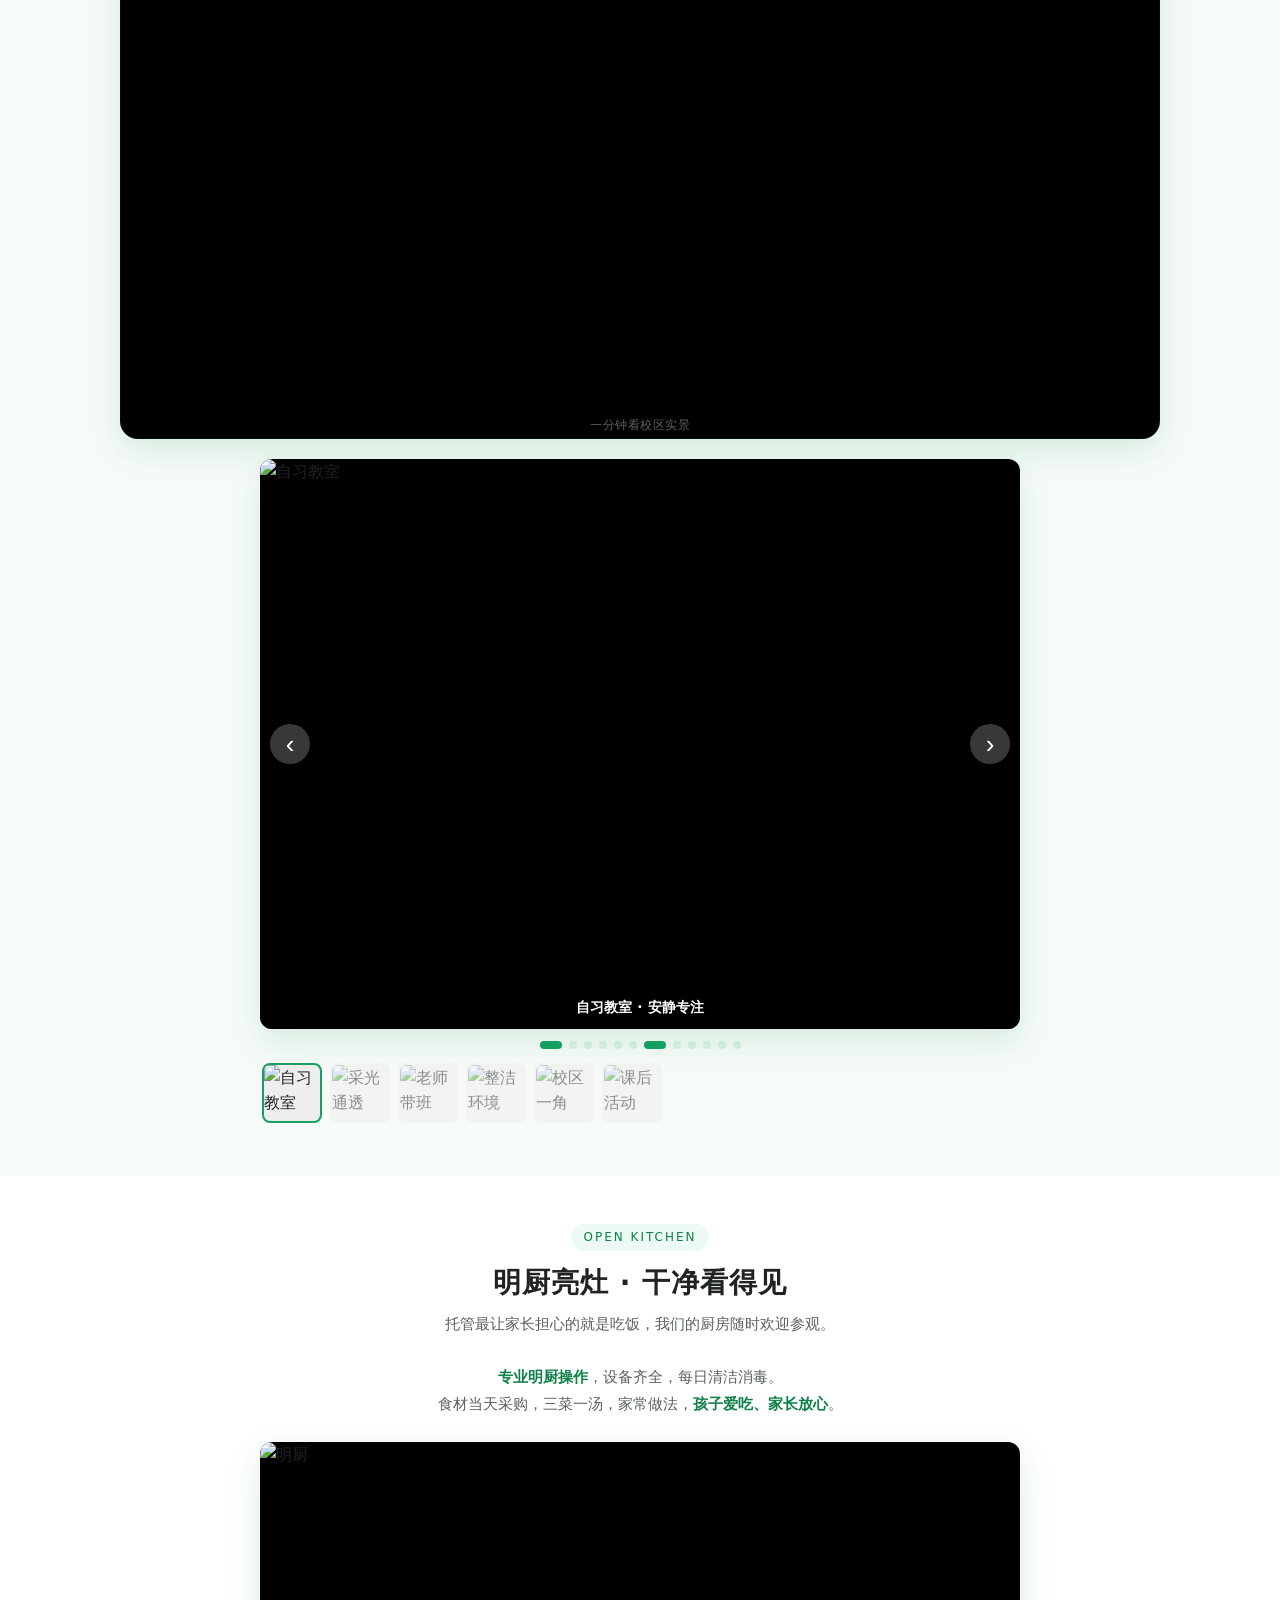
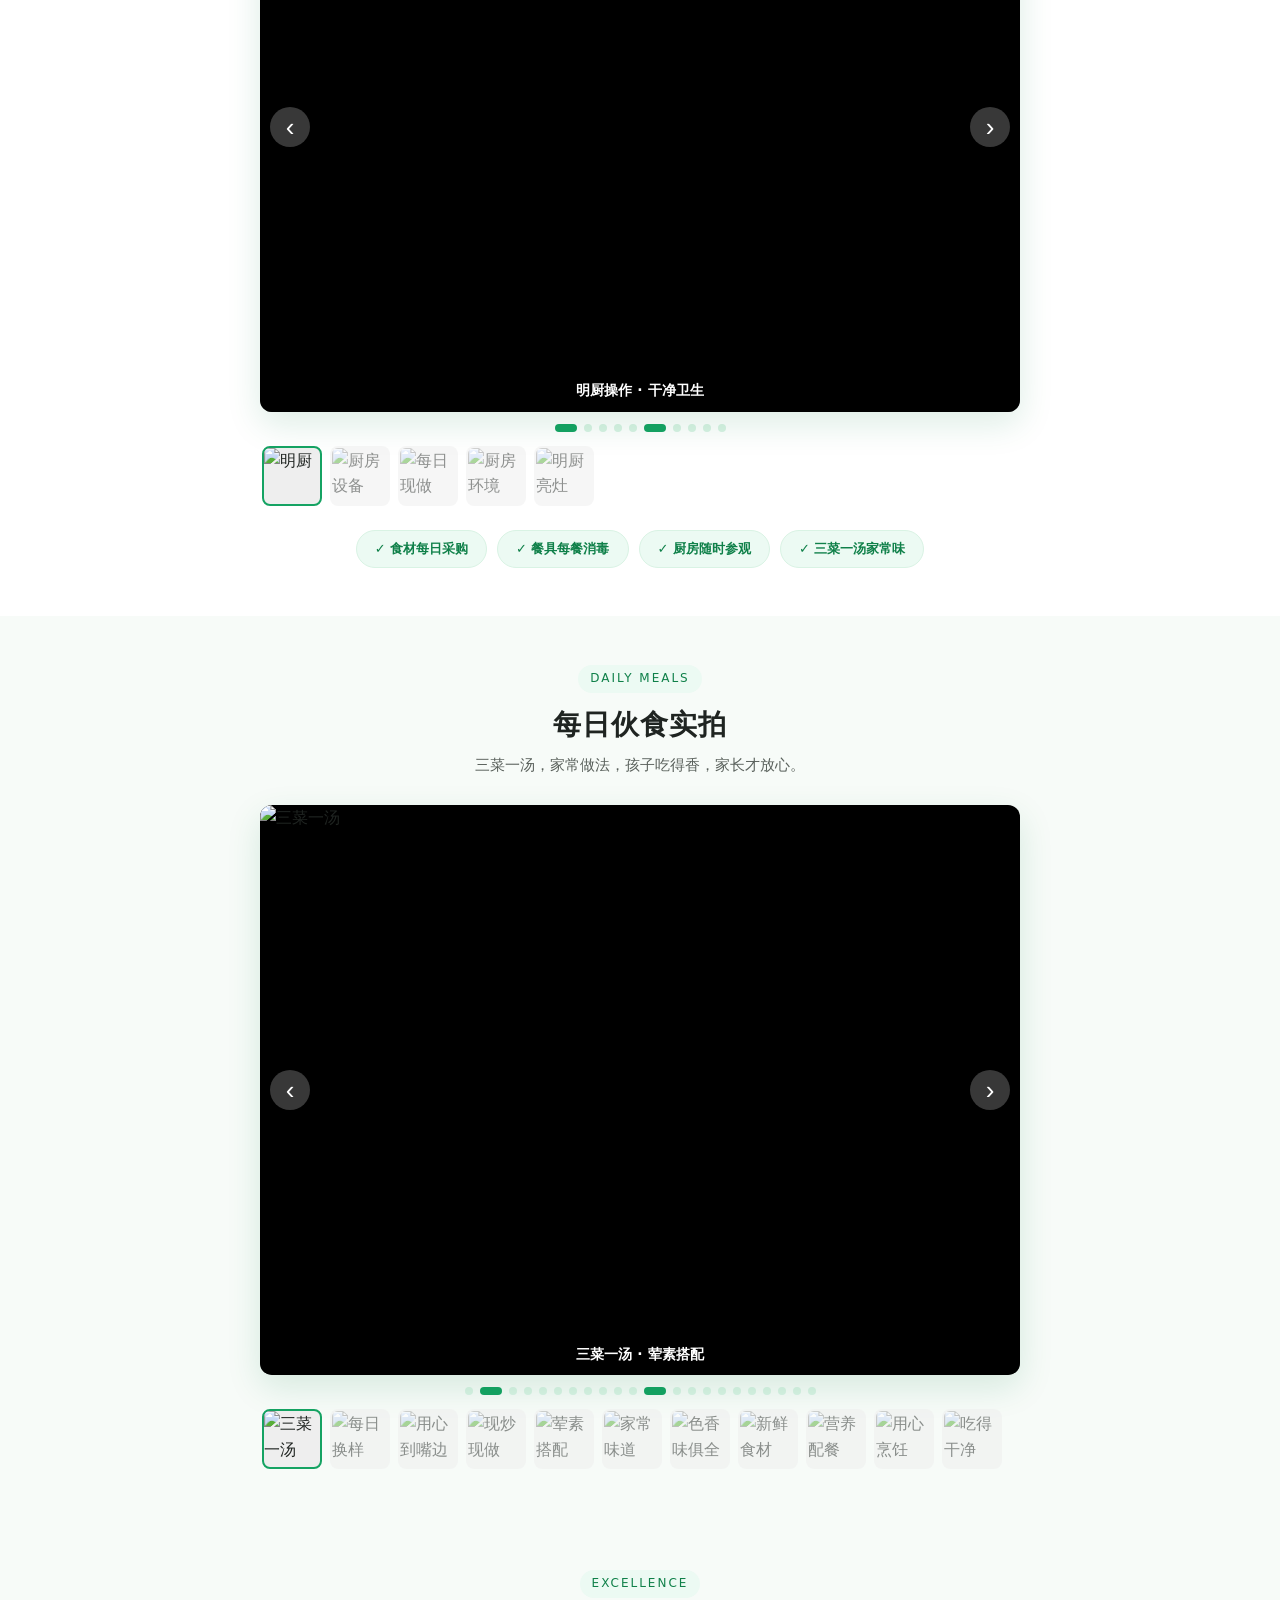
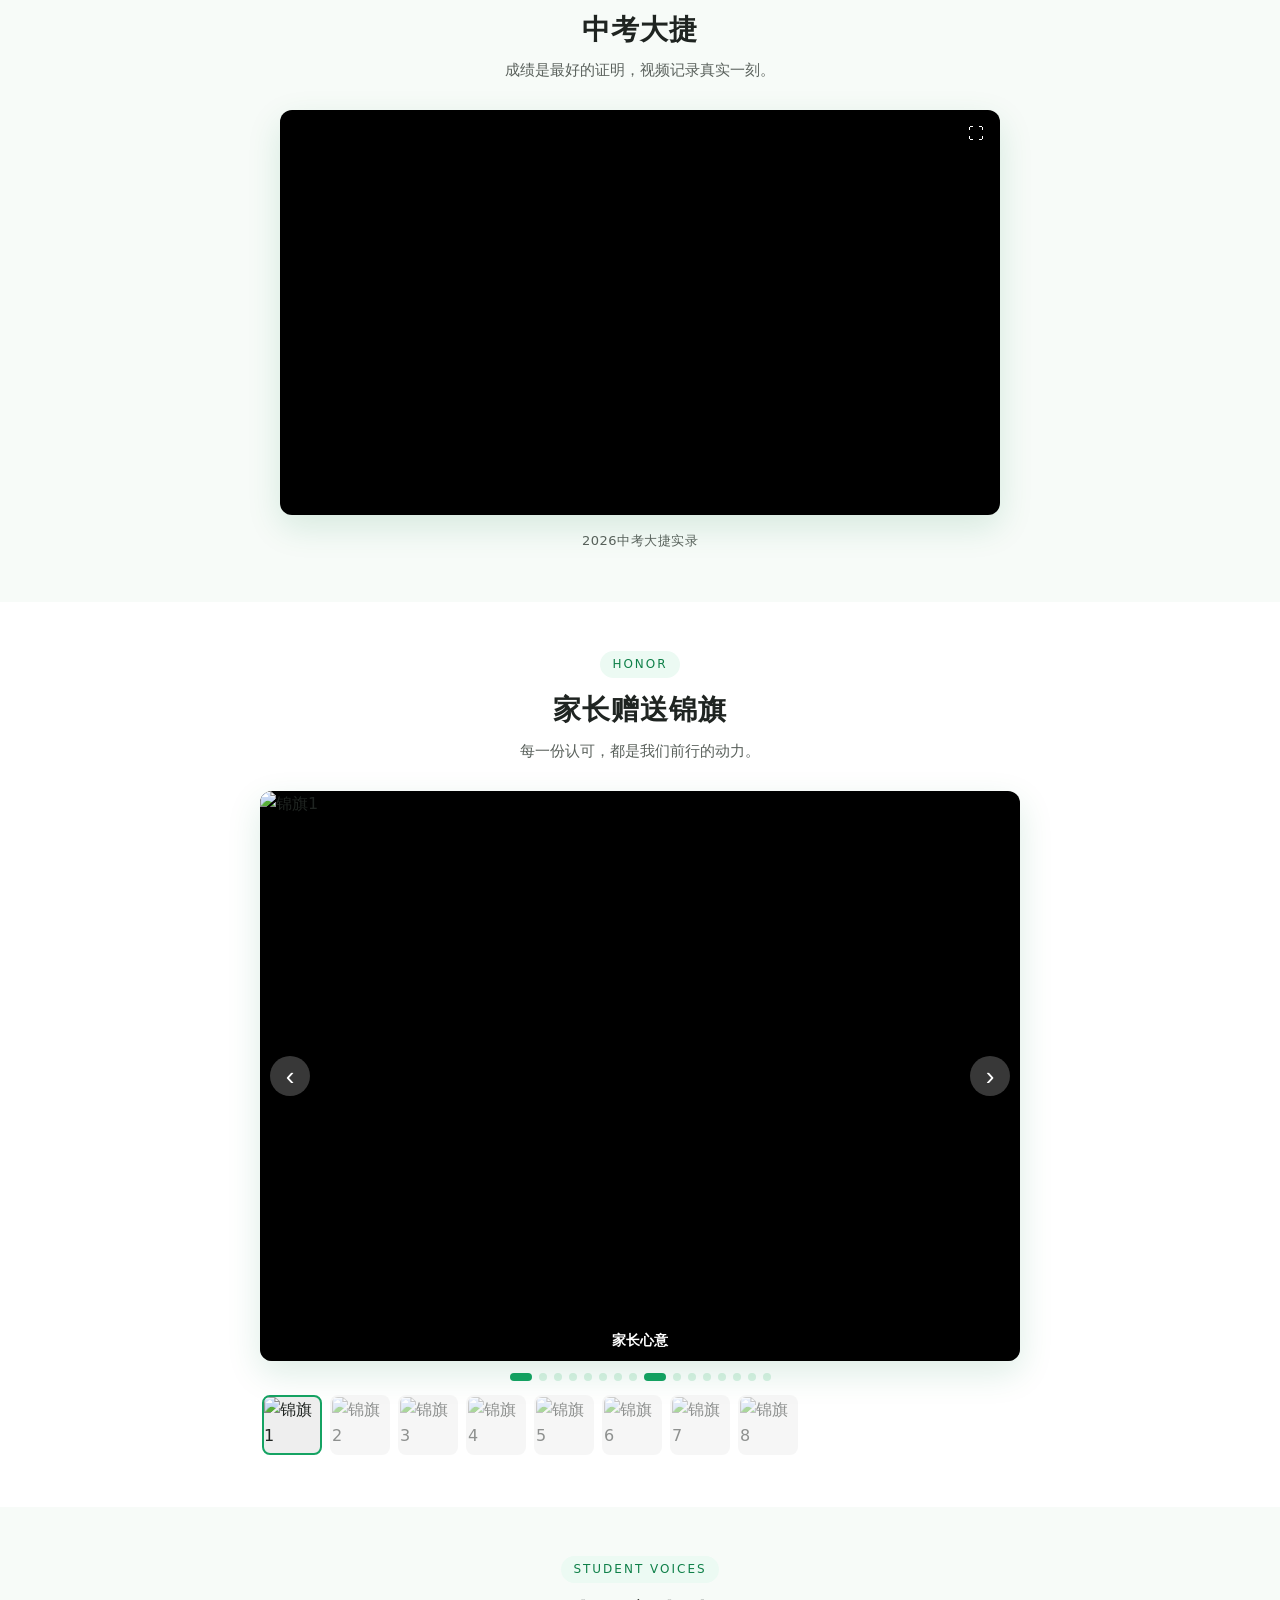
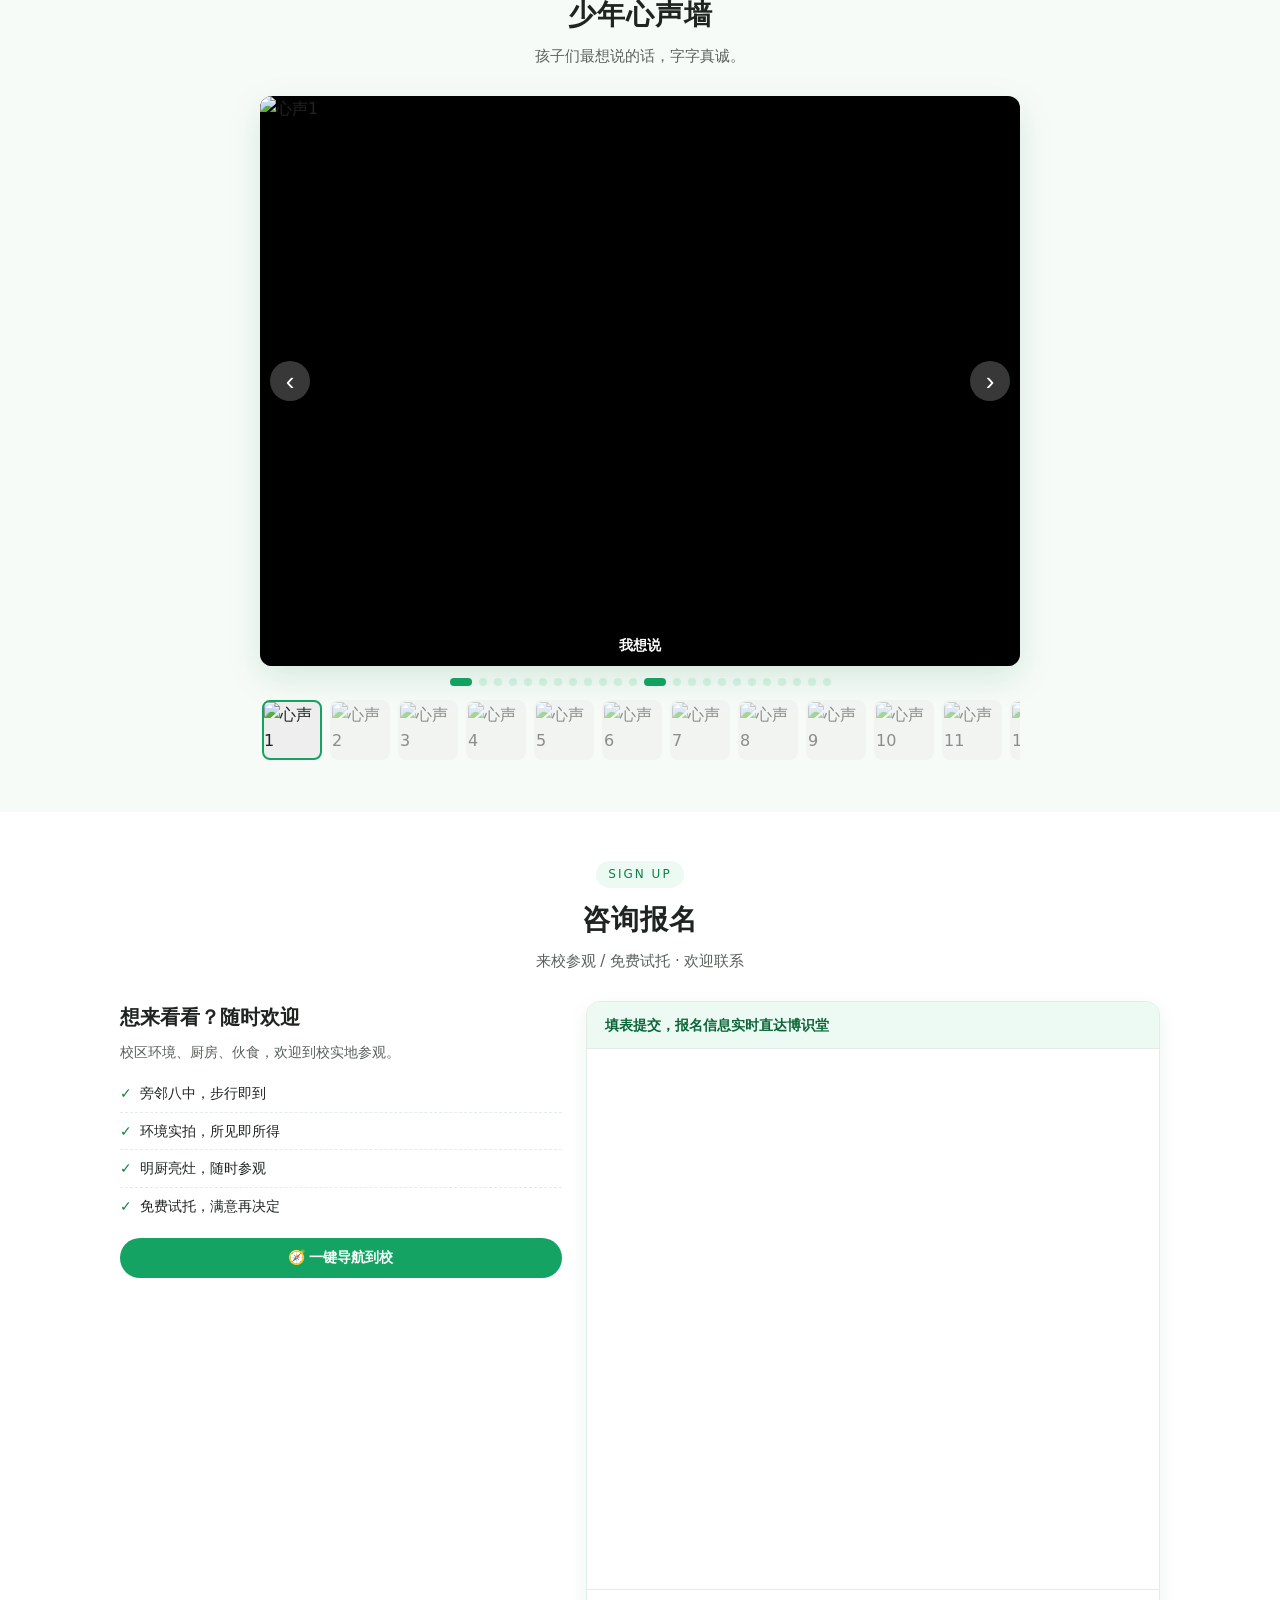
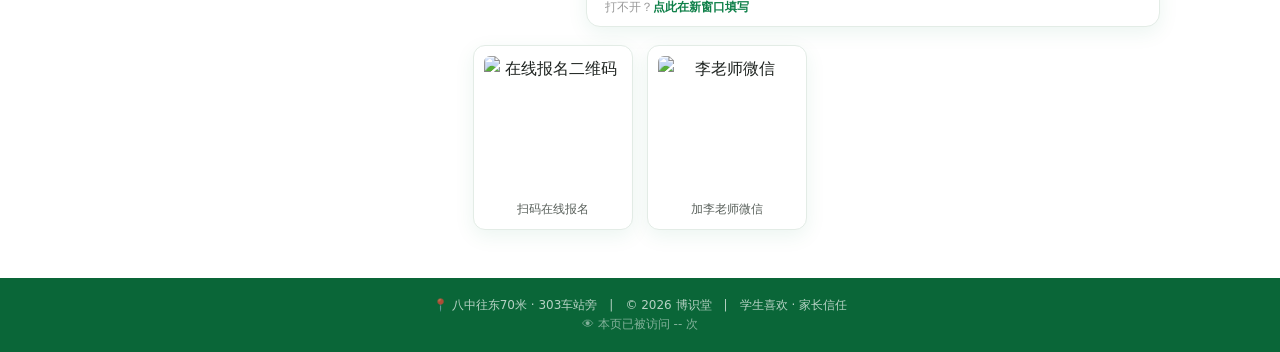
==== commit 31e1969b: "compact hero layout, highlight free badge" ====
--- a/index.html
+++ b/index.html
@@ -50,7 +50,7 @@
   .nav .cta:hover{background:var(--green-2)}
 
   /* ===== Hero ===== */
-  .hero{background:linear-gradient(165deg,var(--green-tint) 0%,#fff 52%);padding:28px 0 48px;text-align:center}
+  .hero{background:linear-gradient(165deg,var(--green-tint) 0%,#fff 52%);padding:10px 0 40px;text-align:center}
   .hero .wrap{max-width:720px}
   .hero h1{font-size:42px;line-height:1.22;font-weight:900;letter-spacing:2px;margin-bottom:8px}
   .hero .slogan{font-size:24px;font-weight:900;letter-spacing:6px;color:var(--green-2);margin-bottom:10px}
@@ -212,7 +212,7 @@
     .brand .name{font-size:15px}
     .nav .cta{padding:7px 13px;font-size:13px}
     .hero h1{font-size:24px}
-    .hero .wrap{padding-top:22px}
+    .hero .wrap{padding-top:6px}
     section .wrap{padding:32px 16px}
     .sec-head h2{font-size:24px}
     .btn{width:100%;text-align:center}
@@ -251,7 +251,7 @@
     <div class="slogan">学生喜欢 <span class="dot">·</span> 家长信任</div>
     <p class="sub">旁邻八中 · 午托 · 晚自习 · 课业辅导</p>
     <div class="badges">
-      <span>新学员免费试托</span>
+      <span style="font-size: 13px; position: relative;">新学员<b style="color:#e02828;font-size:15px;font-weight:800;">免费</b>试托</span>
       <span>环境实拍 眼见为实</span>
       <span>专业明厨 干净卫生</span>
     </div>
@@ -266,7 +266,7 @@
 <section id="trial" class="trial">
   <div class="wrap">
     <div class="sec-head">
-      <span class="tag">FREE TRIAL</span>
+      <span class="tag" style="position: relative;">FREE TRIAL</span>
       <h2>新学员前三天免费试托</h2>
       <p>不放心？先试三天再说。免费吃、免费学、免费体验。</p>
     </div>
@@ -275,7 +275,7 @@
         <div class="trial-big">新学员<br><b>前三天</b></div>
         <div class="trial-free">完全免费</div>
         <ul class="trial-list">
-          <li>午托 + 晚饭 + 晚自习</li>
+          <li>午托(午练) + 晚饭 (晚练)</li>
           <li>老师答疑 + 作业辅导</li>
           <li>零费用 · 零门槛</li>
         </ul>
@@ -283,7 +283,7 @@
       </div>
       <div class="trial-right">
         <div class="bili-wrap" style="border-radius:12px;overflow:hidden">
-          <iframe src="https://player.bilibili.com/player.html?bvid=BV1CB4Q6pE2J&page=1&autoplay=0&high_quality=1" frameborder="0" scrolling="no" border="0" framespacing="0" webkitallowfullscreen="true" mozallowfullscreen="true" allowfullscreen="true" allow="autoplay; fullscreen; encrypted-media" style="width:100%;height:100%"></iframe>
+          <iframe src="https://player.bilibili.com/player.html?bvid=BV1CB4Q6pE2J&amp;page=1&amp;autoplay=0&amp;high_quality=1" frameborder="0" scrolling="no" border="0" framespacing="0" webkitallowfullscreen="true" mozallowfullscreen="true" allowfullscreen="true" allow="autoplay; fullscreen; encrypted-media" style="width:100%;height:100%"></iframe>
         </div>
         <span class="video-cap">收心班日常</span>
       </div>
@@ -301,26 +301,26 @@
     </div>
     <div class="video-card">
       <div class="bili-wrap">
-        <iframe src="https://player.bilibili.com/player.html?bvid=BV1ck4Q6SEvS&page=1&autoplay=0&high_quality=1" frameborder="0" scrolling="no" border="0" framespacing="0" webkitallowfullscreen="true" mozallowfullscreen="true" allowfullscreen="true" allow="autoplay; fullscreen; encrypted-media" style="width:100%;height:100%"></iframe>
+        <iframe src="https://player.bilibili.com/player.html?bvid=BV1ck4Q6SEvS&amp;page=1&amp;autoplay=0&amp;high_quality=1" frameborder="0" scrolling="no" border="0" framespacing="0" webkitallowfullscreen="true" mozallowfullscreen="true" allowfullscreen="true" allow="autoplay; fullscreen; encrypted-media" style="width:100%;height:100%"></iframe>
       </div>
       <span class="video-cap">一分钟看校区实景</span>
     </div>
     <div class="carousel" data-group="env">
       <div class="carousel-viewport">
         <div class="carousel-track">
-          <figure class="carousel-slide"><img class="zoomable" src="https://gcore.jsdelivr.net/gh/lhliang-lab/boxuetang-assets@master/campus/1.jpg" alt="自习教室"><figcaption>自习教室 · 安静专注</figcaption></figure>
-          <figure class="carousel-slide"><img class="zoomable" src="https://gcore.jsdelivr.net/gh/lhliang-lab/boxuetang-assets@master/campus/2.jpg" alt="采光通透"><figcaption>采光通透 · 宽敞明亮</figcaption></figure>
-          <figure class="carousel-slide"><img class="zoomable" src="https://gcore.jsdelivr.net/gh/lhliang-lab/boxuetang-assets@master/campus/3.jpg" alt="老师带班"><figcaption>老师带班 · 实时关注</figcaption></figure>
-          <figure class="carousel-slide"><img class="zoomable" src="https://gcore.jsdelivr.net/gh/lhliang-lab/boxuetang-assets@master/campus/4.jpg" alt="整洁环境"><figcaption>整洁环境 · 每日消毒</figcaption></figure>
-          <figure class="carousel-slide"><img class="zoomable" src="https://gcore.jsdelivr.net/gh/lhliang-lab/boxuetang-assets@master/campus/5.jpg" alt="校区一角"><figcaption>校区一角 · 安静舒适</figcaption></figure>
-          <figure class="carousel-slide"><img class="zoomable" src="https://gcore.jsdelivr.net/gh/lhliang-lab/boxuetang-assets@master/campus/6.jpg" alt="课后活动"><figcaption>课后活动 · 快乐成长</figcaption></figure>
+          <figure class="carousel-slide" style="display: block;"><img class="zoomable" src="https://gcore.jsdelivr.net/gh/lhliang-lab/boxuetang-assets@master/campus/1.jpg" alt="自习教室"><figcaption>自习教室 · 安静专注</figcaption></figure>
+          <figure class="carousel-slide" style="display: none;"><img class="zoomable" src="https://gcore.jsdelivr.net/gh/lhliang-lab/boxuetang-assets@master/campus/2.jpg" alt="采光通透"><figcaption>采光通透 · 宽敞明亮</figcaption></figure>
+          <figure class="carousel-slide" style="display: none;"><img class="zoomable" src="https://gcore.jsdelivr.net/gh/lhliang-lab/boxuetang-assets@master/campus/3.jpg" alt="老师带班"><figcaption>老师带班 · 实时关注</figcaption></figure>
+          <figure class="carousel-slide" style="display: none;"><img class="zoomable" src="https://gcore.jsdelivr.net/gh/lhliang-lab/boxuetang-assets@master/campus/4.jpg" alt="整洁环境"><figcaption>整洁环境 · 每日消毒</figcaption></figure>
+          <figure class="carousel-slide" style="display: none;"><img class="zoomable" src="https://gcore.jsdelivr.net/gh/lhliang-lab/boxuetang-assets@master/campus/5.jpg" alt="校区一角"><figcaption>校区一角 · 安静舒适</figcaption></figure>
+          <figure class="carousel-slide" style="display: none;"><img class="zoomable" src="https://gcore.jsdelivr.net/gh/lhliang-lab/boxuetang-assets@master/campus/6.jpg" alt="课后活动"><figcaption>课后活动 · 快乐成长</figcaption></figure>
         </div>
         <button class="carousel-btn carousel-prev" type="button" aria-label="上一张">‹</button>
         <button class="carousel-btn carousel-next" type="button" aria-label="下一张">›</button>
       </div>
-      <div class="carousel-dots"></div>
+      <div class="carousel-dots"><button type="button" aria-label="第1张" class="on"></button><button type="button" aria-label="第2张"></button><button type="button" aria-label="第3张"></button><button type="button" aria-label="第4张"></button><button type="button" aria-label="第5张"></button><button type="button" aria-label="第6张"></button></div>
       <div class="carousel-thumbs">
-        <img src="https://gcore.jsdelivr.net/gh/lhliang-lab/boxuetang-assets@master/campus/1.jpg" alt="自习教室">
+        <img src="https://gcore.jsdelivr.net/gh/lhliang-lab/boxuetang-assets@master/campus/1.jpg" alt="自习教室" class="on">
         <img src="https://gcore.jsdelivr.net/gh/lhliang-lab/boxuetang-assets@master/campus/2.jpg" alt="采光通透">
         <img src="https://gcore.jsdelivr.net/gh/lhliang-lab/boxuetang-assets@master/campus/3.jpg" alt="老师带班">
         <img src="https://gcore.jsdelivr.net/gh/lhliang-lab/boxuetang-assets@master/campus/4.jpg" alt="整洁环境">
@@ -346,18 +346,18 @@
     <div class="carousel" data-group="kitchen">
       <div class="carousel-viewport">
         <div class="carousel-track">
-          <figure class="carousel-slide"><img class="zoomable" src="https://gcore.jsdelivr.net/gh/lhliang-lab/boxuetang-assets@master/kitchen/1.jpg" alt="明厨"><figcaption>明厨操作 · 干净卫生</figcaption></figure>
-          <figure class="carousel-slide"><img class="zoomable" src="https://gcore.jsdelivr.net/gh/lhliang-lab/boxuetang-assets@master/kitchen/2.jpg" alt="厨房设备"><figcaption>设备齐全 · 规范操作</figcaption></figure>
-          <figure class="carousel-slide"><img class="zoomable" src="https://gcore.jsdelivr.net/gh/lhliang-lab/boxuetang-assets@master/kitchen/3.jpg" alt="每日现做"><figcaption>每日现做 · 新鲜食材</figcaption></figure>
-          <figure class="carousel-slide"><img class="zoomable" src="https://gcore.jsdelivr.net/gh/lhliang-lab/boxuetang-assets@master/kitchen/4.jpg" alt="厨房环境"><figcaption>整洁亮堂 · 每日消毒</figcaption></figure>
-          <figure class="carousel-slide"><img class="zoomable" src="https://gcore.jsdelivr.net/gh/lhliang-lab/boxuetang-assets@master/kitchen/5.jpg" alt="明厨亮灶"><figcaption>明厨亮灶 · 随时参观</figcaption></figure>
+          <figure class="carousel-slide" style="display: block;"><img class="zoomable" src="https://gcore.jsdelivr.net/gh/lhliang-lab/boxuetang-assets@master/kitchen/1.jpg" alt="明厨"><figcaption>明厨操作 · 干净卫生</figcaption></figure>
+          <figure class="carousel-slide" style="display: none;"><img class="zoomable" src="https://gcore.jsdelivr.net/gh/lhliang-lab/boxuetang-assets@master/kitchen/2.jpg" alt="厨房设备"><figcaption>设备齐全 · 规范操作</figcaption></figure>
+          <figure class="carousel-slide" style="display: none;"><img class="zoomable" src="https://gcore.jsdelivr.net/gh/lhliang-lab/boxuetang-assets@master/kitchen/3.jpg" alt="每日现做"><figcaption>每日现做 · 新鲜食材</figcaption></figure>
+          <figure class="carousel-slide" style="display: none;"><img class="zoomable" src="https://gcore.jsdelivr.net/gh/lhliang-lab/boxuetang-assets@master/kitchen/4.jpg" alt="厨房环境"><figcaption>整洁亮堂 · 每日消毒</figcaption></figure>
+          <figure class="carousel-slide" style="display: none;"><img class="zoomable" src="https://gcore.jsdelivr.net/gh/lhliang-lab/boxuetang-assets@master/kitchen/5.jpg" alt="明厨亮灶"><figcaption>明厨亮灶 · 随时参观</figcaption></figure>
         </div>
         <button class="carousel-btn carousel-prev" type="button" aria-label="上一张">‹</button>
         <button class="carousel-btn carousel-next" type="button" aria-label="下一张">›</button>
       </div>
-      <div class="carousel-dots"></div>
+      <div class="carousel-dots"><button type="button" aria-label="第1张" class="on"></button><button type="button" aria-label="第2张"></button><button type="button" aria-label="第3张"></button><button type="button" aria-label="第4张"></button><button type="button" aria-label="第5张"></button></div>
       <div class="carousel-thumbs">
-        <img src="https://gcore.jsdelivr.net/gh/lhliang-lab/boxuetang-assets@master/kitchen/1.jpg" alt="明厨">
+        <img src="https://gcore.jsdelivr.net/gh/lhliang-lab/boxuetang-assets@master/kitchen/1.jpg" alt="明厨" class="on">
         <img src="https://gcore.jsdelivr.net/gh/lhliang-lab/boxuetang-assets@master/kitchen/2.jpg" alt="厨房设备">
         <img src="https://gcore.jsdelivr.net/gh/lhliang-lab/boxuetang-assets@master/kitchen/3.jpg" alt="每日现做">
         <img src="https://gcore.jsdelivr.net/gh/lhliang-lab/boxuetang-assets@master/kitchen/4.jpg" alt="厨房环境">
@@ -384,25 +384,25 @@
     <div class="carousel" data-group="food">
       <div class="carousel-viewport">
         <div class="carousel-track">
-          <figure class="carousel-slide"><img class="zoomable" src="https://gcore.jsdelivr.net/gh/lhliang-lab/boxuetang-assets@master/food/1.jpg" alt="三菜一汤"><figcaption>三菜一汤 · 荤素搭配</figcaption></figure>
-          <figure class="carousel-slide"><img class="zoomable" src="https://gcore.jsdelivr.net/gh/lhliang-lab/boxuetang-assets@master/food/2.jpg" alt="每日换样"><figcaption>每日换样 · 营养可口</figcaption></figure>
-          <figure class="carousel-slide"><img class="zoomable" src="https://gcore.jsdelivr.net/gh/lhliang-lab/boxuetang-assets@master/food/3.jpg" alt="用心到嘴边"><figcaption>用心到嘴边 · 孩子爱吃</figcaption></figure>
-          <figure class="carousel-slide"><img class="zoomable" src="https://gcore.jsdelivr.net/gh/lhliang-lab/boxuetang-assets@master/food/4.jpg" alt="现炒现做"><figcaption>现炒现做 · 热气腾腾</figcaption></figure>
-          <figure class="carousel-slide"><img class="zoomable" src="https://gcore.jsdelivr.net/gh/lhliang-lab/boxuetang-assets@master/food/5.jpg" alt="荤素搭配"><figcaption>荤素搭配 · 营养均衡</figcaption></figure>
-          <figure class="carousel-slide"><img class="zoomable" src="https://gcore.jsdelivr.net/gh/lhliang-lab/boxuetang-assets@master/food/6.jpg" alt="家常味道"><figcaption>家常味道 · 孩子爱吃</figcaption></figure>
-          <figure class="carousel-slide"><img class="zoomable" src="https://gcore.jsdelivr.net/gh/lhliang-lab/boxuetang-assets@master/food/7.jpg" alt="色香味俱全"><figcaption>色香味俱全 · 食欲满满</figcaption></figure>
-          <figure class="carousel-slide"><img class="zoomable" src="https://gcore.jsdelivr.net/gh/lhliang-lab/boxuetang-assets@master/food/8.jpg" alt="新鲜食材"><figcaption>新鲜食材 · 看得见</figcaption></figure>
-          <figure class="carousel-slide"><img class="zoomable" src="https://gcore.jsdelivr.net/gh/lhliang-lab/boxuetang-assets@master/food/9.jpg" alt="营养配餐"><figcaption>营养配餐 · 天天不重样</figcaption></figure>
-          <figure class="carousel-slide"><img class="zoomable" src="https://gcore.jsdelivr.net/gh/lhliang-lab/boxuetang-assets@master/food/10.jpg" alt="用心烹饪"><figcaption>用心烹饪 · 干净卫生</figcaption></figure>
-          <figure class="carousel-slide"><img class="zoomable" src="https://gcore.jsdelivr.net/gh/lhliang-lab/boxuetang-assets@master/food/11.jpg" alt="吃得干净"><figcaption>光盘行动 · 吃得干净</figcaption></figure>
+          <figure class="carousel-slide" style="display: none;"><img class="zoomable" src="https://gcore.jsdelivr.net/gh/lhliang-lab/boxuetang-assets@master/food/1.jpg" alt="三菜一汤"><figcaption>三菜一汤 · 荤素搭配</figcaption></figure>
+          <figure class="carousel-slide" style="display: block;"><img class="zoomable" src="https://gcore.jsdelivr.net/gh/lhliang-lab/boxuetang-assets@master/food/2.jpg" alt="每日换样"><figcaption>每日换样 · 营养可口</figcaption></figure>
+          <figure class="carousel-slide" style="display: none;"><img class="zoomable" src="https://gcore.jsdelivr.net/gh/lhliang-lab/boxuetang-assets@master/food/3.jpg" alt="用心到嘴边"><figcaption>用心到嘴边 · 孩子爱吃</figcaption></figure>
+          <figure class="carousel-slide" style="display: none;"><img class="zoomable" src="https://gcore.jsdelivr.net/gh/lhliang-lab/boxuetang-assets@master/food/4.jpg" alt="现炒现做"><figcaption>现炒现做 · 热气腾腾</figcaption></figure>
+          <figure class="carousel-slide" style="display: none;"><img class="zoomable" src="https://gcore.jsdelivr.net/gh/lhliang-lab/boxuetang-assets@master/food/5.jpg" alt="荤素搭配"><figcaption>荤素搭配 · 营养均衡</figcaption></figure>
+          <figure class="carousel-slide" style="display: none;"><img class="zoomable" src="https://gcore.jsdelivr.net/gh/lhliang-lab/boxuetang-assets@master/food/6.jpg" alt="家常味道"><figcaption>家常味道 · 孩子爱吃</figcaption></figure>
+          <figure class="carousel-slide" style="display: none;"><img class="zoomable" src="https://gcore.jsdelivr.net/gh/lhliang-lab/boxuetang-assets@master/food/7.jpg" alt="色香味俱全"><figcaption>色香味俱全 · 食欲满满</figcaption></figure>
+          <figure class="carousel-slide" style="display: none;"><img class="zoomable" src="https://gcore.jsdelivr.net/gh/lhliang-lab/boxuetang-assets@master/food/8.jpg" alt="新鲜食材"><figcaption>新鲜食材 · 看得见</figcaption></figure>
+          <figure class="carousel-slide" style="display: none;"><img class="zoomable" src="https://gcore.jsdelivr.net/gh/lhliang-lab/boxuetang-assets@master/food/9.jpg" alt="营养配餐"><figcaption>营养配餐 · 天天不重样</figcaption></figure>
+          <figure class="carousel-slide" style="display: none;"><img class="zoomable" src="https://gcore.jsdelivr.net/gh/lhliang-lab/boxuetang-assets@master/food/10.jpg" alt="用心烹饪"><figcaption>用心烹饪 · 干净卫生</figcaption></figure>
+          <figure class="carousel-slide" style="display: none;"><img class="zoomable" src="https://gcore.jsdelivr.net/gh/lhliang-lab/boxuetang-assets@master/food/11.jpg" alt="吃得干净"><figcaption>光盘行动 · 吃得干净</figcaption></figure>
         </div>
         <button class="carousel-btn carousel-prev" type="button" aria-label="上一张">‹</button>
         <button class="carousel-btn carousel-next" type="button" aria-label="下一张">›</button>
       </div>
-      <div class="carousel-dots"></div>
+      <div class="carousel-dots"><button type="button" aria-label="第1张" class=""></button><button type="button" aria-label="第2张" class="on"></button><button type="button" aria-label="第3张"></button><button type="button" aria-label="第4张"></button><button type="button" aria-label="第5张"></button><button type="button" aria-label="第6张"></button><button type="button" aria-label="第7张"></button><button type="button" aria-label="第8张"></button><button type="button" aria-label="第9张"></button><button type="button" aria-label="第10张"></button><button type="button" aria-label="第11张"></button></div>
       <div class="carousel-thumbs">
-        <img src="https://gcore.jsdelivr.net/gh/lhliang-lab/boxuetang-assets@master/food/1.jpg" alt="三菜一汤">
-        <img src="https://gcore.jsdelivr.net/gh/lhliang-lab/boxuetang-assets@master/food/2.jpg" alt="每日换样">
+        <img src="https://gcore.jsdelivr.net/gh/lhliang-lab/boxuetang-assets@master/food/1.jpg" alt="三菜一汤" class="">
+        <img src="https://gcore.jsdelivr.net/gh/lhliang-lab/boxuetang-assets@master/food/2.jpg" alt="每日换样" class="on">
         <img src="https://gcore.jsdelivr.net/gh/lhliang-lab/boxuetang-assets@master/food/3.jpg" alt="用心到嘴边">
         <img src="https://gcore.jsdelivr.net/gh/lhliang-lab/boxuetang-assets@master/food/4.jpg" alt="现炒现做">
         <img src="https://gcore.jsdelivr.net/gh/lhliang-lab/boxuetang-assets@master/food/5.jpg" alt="荤素搭配">
@@ -428,7 +428,7 @@
     </div>
     <div class="bili-wrap" style="max-width:720px;margin:0 auto;border-radius:12px;overflow:hidden;box-shadow:var(--shadow-lg);aspect-ratio:16/9;max-height:none;background:#000">
       <button class="bili-fs" type="button" title="全屏播放" aria-label="全屏">⛶</button>
-      <iframe src="https://player.bilibili.com/player.html?bvid=BV1h14X6iEge&page=1&high_quality=1" frameborder="0" scrolling="no" border="0" framespacing="0" webkitallowfullscreen="true" mozallowfullscreen="true" allowfullscreen="true" allow="autoplay; fullscreen; encrypted-media" style="width:100%;height:100%"></iframe>
+      <iframe src="https://player.bilibili.com/player.html?bvid=BV1h14X6iEge&amp;page=1&amp;autoplay=0&amp;high_quality=1" frameborder="0" scrolling="no" border="0" framespacing="0" webkitallowfullscreen="true" mozallowfullscreen="true" allowfullscreen="true" allow="autoplay; fullscreen; encrypted-media" style="width:100%;height:100%"></iframe>
     </div>
     <span class="video-cap" style="text-align:center;display:block;margin-top:8px;color:var(--ink-2);font-size:13px">2026中考大捷实录</span>
   </div>
@@ -445,21 +445,21 @@
     <div class="carousel" data-group="jinqi">
       <div class="carousel-viewport">
         <div class="carousel-track">
-          <figure class="carousel-slide"><img class="zoomable" src="https://gcore.jsdelivr.net/gh/lhliang-lab/boxuetang-assets@master/锦旗/1.jpg" alt="锦旗1"><figcaption>家长心意</figcaption></figure>
-          <figure class="carousel-slide"><img class="zoomable" src="https://gcore.jsdelivr.net/gh/lhliang-lab/boxuetang-assets@master/锦旗/2.jpg" alt="锦旗2"><figcaption>家长心意</figcaption></figure>
-          <figure class="carousel-slide"><img class="zoomable" src="https://gcore.jsdelivr.net/gh/lhliang-lab/boxuetang-assets@master/锦旗/3.jpg" alt="锦旗3"><figcaption>家长心意</figcaption></figure>
-          <figure class="carousel-slide"><img class="zoomable" src="https://gcore.jsdelivr.net/gh/lhliang-lab/boxuetang-assets@master/锦旗/4.jpg" alt="锦旗4"><figcaption>家长心意</figcaption></figure>
-          <figure class="carousel-slide"><img class="zoomable" src="https://gcore.jsdelivr.net/gh/lhliang-lab/boxuetang-assets@master/锦旗/5.jpg" alt="锦旗5"><figcaption>家长心意</figcaption></figure>
-          <figure class="carousel-slide"><img class="zoomable" src="https://gcore.jsdelivr.net/gh/lhliang-lab/boxuetang-assets@master/锦旗/6.jpg" alt="锦旗6"><figcaption>家长心意</figcaption></figure>
-          <figure class="carousel-slide"><img class="zoomable" src="https://gcore.jsdelivr.net/gh/lhliang-lab/boxuetang-assets@master/锦旗/7.jpg" alt="锦旗7"><figcaption>家长心意</figcaption></figure>
-          <figure class="carousel-slide"><img class="zoomable" src="https://gcore.jsdelivr.net/gh/lhliang-lab/boxuetang-assets@master/锦旗/8.jpg" alt="锦旗8"><figcaption>家长心意</figcaption></figure>
+          <figure class="carousel-slide" style="display: block;"><img class="zoomable" src="https://gcore.jsdelivr.net/gh/lhliang-lab/boxuetang-assets@master/锦旗/1.jpg" alt="锦旗1"><figcaption>家长心意</figcaption></figure>
+          <figure class="carousel-slide" style="display: none;"><img class="zoomable" src="https://gcore.jsdelivr.net/gh/lhliang-lab/boxuetang-assets@master/锦旗/2.jpg" alt="锦旗2"><figcaption>家长心意</figcaption></figure>
+          <figure class="carousel-slide" style="display: none;"><img class="zoomable" src="https://gcore.jsdelivr.net/gh/lhliang-lab/boxuetang-assets@master/锦旗/3.jpg" alt="锦旗3"><figcaption>家长心意</figcaption></figure>
+          <figure class="carousel-slide" style="display: none;"><img class="zoomable" src="https://gcore.jsdelivr.net/gh/lhliang-lab/boxuetang-assets@master/锦旗/4.jpg" alt="锦旗4"><figcaption>家长心意</figcaption></figure>
+          <figure class="carousel-slide" style="display: none;"><img class="zoomable" src="https://gcore.jsdelivr.net/gh/lhliang-lab/boxuetang-assets@master/锦旗/5.jpg" alt="锦旗5"><figcaption>家长心意</figcaption></figure>
+          <figure class="carousel-slide" style="display: none;"><img class="zoomable" src="https://gcore.jsdelivr.net/gh/lhliang-lab/boxuetang-assets@master/锦旗/6.jpg" alt="锦旗6"><figcaption>家长心意</figcaption></figure>
+          <figure class="carousel-slide" style="display: none;"><img class="zoomable" src="https://gcore.jsdelivr.net/gh/lhliang-lab/boxuetang-assets@master/锦旗/7.jpg" alt="锦旗7"><figcaption>家长心意</figcaption></figure>
+          <figure class="carousel-slide" style="display: none;"><img class="zoomable" src="https://gcore.jsdelivr.net/gh/lhliang-lab/boxuetang-assets@master/锦旗/8.jpg" alt="锦旗8"><figcaption>家长心意</figcaption></figure>
         </div>
         <button class="carousel-btn carousel-prev" type="button" aria-label="上一张">‹</button>
         <button class="carousel-btn carousel-next" type="button" aria-label="下一张">›</button>
       </div>
-      <div class="carousel-dots"></div>
+      <div class="carousel-dots"><button type="button" aria-label="第1张" class="on"></button><button type="button" aria-label="第2张"></button><button type="button" aria-label="第3张"></button><button type="button" aria-label="第4张"></button><button type="button" aria-label="第5张"></button><button type="button" aria-label="第6张"></button><button type="button" aria-label="第7张"></button><button type="button" aria-label="第8张"></button></div>
       <div class="carousel-thumbs">
-        <img src="https://gcore.jsdelivr.net/gh/lhliang-lab/boxuetang-assets@master/锦旗/1.jpg" alt="锦旗1">
+        <img src="https://gcore.jsdelivr.net/gh/lhliang-lab/boxuetang-assets@master/锦旗/1.jpg" alt="锦旗1" class="on">
         <img src="https://gcore.jsdelivr.net/gh/lhliang-lab/boxuetang-assets@master/锦旗/2.jpg" alt="锦旗2">
         <img src="https://gcore.jsdelivr.net/gh/lhliang-lab/boxuetang-assets@master/锦旗/3.jpg" alt="锦旗3">
         <img src="https://gcore.jsdelivr.net/gh/lhliang-lab/boxuetang-assets@master/锦旗/4.jpg" alt="锦旗4">
@@ -483,25 +483,25 @@
     <div class="carousel" data-group="xinsheng">
       <div class="carousel-viewport">
         <div class="carousel-track">
-          <figure class="carousel-slide"><img class="zoomable" src="https://gcore.jsdelivr.net/gh/lhliang-lab/boxuetang-assets@master/心声墙/1.jpg" alt="心声1"><figcaption>我想说</figcaption></figure>
-          <figure class="carousel-slide"><img class="zoomable" src="https://gcore.jsdelivr.net/gh/lhliang-lab/boxuetang-assets@master/心声墙/2.jpg" alt="心声2"><figcaption>我想说</figcaption></figure>
-          <figure class="carousel-slide"><img class="zoomable" src="https://gcore.jsdelivr.net/gh/lhliang-lab/boxuetang-assets@master/心声墙/3.jpg" alt="心声3"><figcaption>我想说</figcaption></figure>
-          <figure class="carousel-slide"><img class="zoomable" src="https://gcore.jsdelivr.net/gh/lhliang-lab/boxuetang-assets@master/心声墙/4.jpg" alt="心声4"><figcaption>我想说</figcaption></figure>
-          <figure class="carousel-slide"><img class="zoomable" src="https://gcore.jsdelivr.net/gh/lhliang-lab/boxuetang-assets@master/心声墙/5.jpg" alt="心声5"><figcaption>我想说</figcaption></figure>
-          <figure class="carousel-slide"><img class="zoomable" src="https://gcore.jsdelivr.net/gh/lhliang-lab/boxuetang-assets@master/心声墙/6.jpg" alt="心声6"><figcaption>我想说</figcaption></figure>
-          <figure class="carousel-slide"><img class="zoomable" src="https://gcore.jsdelivr.net/gh/lhliang-lab/boxuetang-assets@master/心声墙/7.jpg" alt="心声7"><figcaption>我想说</figcaption></figure>
-          <figure class="carousel-slide"><img class="zoomable" src="https://gcore.jsdelivr.net/gh/lhliang-lab/boxuetang-assets@master/心声墙/8.jpg" alt="心声8"><figcaption>我想说</figcaption></figure>
-          <figure class="carousel-slide"><img class="zoomable" src="https://gcore.jsdelivr.net/gh/lhliang-lab/boxuetang-assets@master/心声墙/9.jpg" alt="心声9"><figcaption>我想说</figcaption></figure>
-          <figure class="carousel-slide"><img class="zoomable" src="https://gcore.jsdelivr.net/gh/lhliang-lab/boxuetang-assets@master/心声墙/10.jpg" alt="心声10"><figcaption>我想说</figcaption></figure>
-          <figure class="carousel-slide"><img class="zoomable" src="https://gcore.jsdelivr.net/gh/lhliang-lab/boxuetang-assets@master/心声墙/11.jpg" alt="心声11"><figcaption>我想说</figcaption></figure>
-          <figure class="carousel-slide"><img class="zoomable" src="https://gcore.jsdelivr.net/gh/lhliang-lab/boxuetang-assets@master/心声墙/12.jpg" alt="心声12"><figcaption>我想说</figcaption></figure>
+          <figure class="carousel-slide" style="display: block;"><img class="zoomable" src="https://gcore.jsdelivr.net/gh/lhliang-lab/boxuetang-assets@master/心声墙/1.jpg" alt="心声1"><figcaption>我想说</figcaption></figure>
+          <figure class="carousel-slide" style="display: none;"><img class="zoomable" src="https://gcore.jsdelivr.net/gh/lhliang-lab/boxuetang-assets@master/心声墙/2.jpg" alt="心声2"><figcaption>我想说</figcaption></figure>
+          <figure class="carousel-slide" style="display: none;"><img class="zoomable" src="https://gcore.jsdelivr.net/gh/lhliang-lab/boxuetang-assets@master/心声墙/3.jpg" alt="心声3"><figcaption>我想说</figcaption></figure>
+          <figure class="carousel-slide" style="display: none;"><img class="zoomable" src="https://gcore.jsdelivr.net/gh/lhliang-lab/boxuetang-assets@master/心声墙/4.jpg" alt="心声4"><figcaption>我想说</figcaption></figure>
+          <figure class="carousel-slide" style="display: none;"><img class="zoomable" src="https://gcore.jsdelivr.net/gh/lhliang-lab/boxuetang-assets@master/心声墙/5.jpg" alt="心声5"><figcaption>我想说</figcaption></figure>
+          <figure class="carousel-slide" style="display: none;"><img class="zoomable" src="https://gcore.jsdelivr.net/gh/lhliang-lab/boxuetang-assets@master/心声墙/6.jpg" alt="心声6"><figcaption>我想说</figcaption></figure>
+          <figure class="carousel-slide" style="display: none;"><img class="zoomable" src="https://gcore.jsdelivr.net/gh/lhliang-lab/boxuetang-assets@master/心声墙/7.jpg" alt="心声7"><figcaption>我想说</figcaption></figure>
+          <figure class="carousel-slide" style="display: none;"><img class="zoomable" src="https://gcore.jsdelivr.net/gh/lhliang-lab/boxuetang-assets@master/心声墙/8.jpg" alt="心声8"><figcaption>我想说</figcaption></figure>
+          <figure class="carousel-slide" style="display: none;"><img class="zoomable" src="https://gcore.jsdelivr.net/gh/lhliang-lab/boxuetang-assets@master/心声墙/9.jpg" alt="心声9"><figcaption>我想说</figcaption></figure>
+          <figure class="carousel-slide" style="display: none;"><img class="zoomable" src="https://gcore.jsdelivr.net/gh/lhliang-lab/boxuetang-assets@master/心声墙/10.jpg" alt="心声10"><figcaption>我想说</figcaption></figure>
+          <figure class="carousel-slide" style="display: none;"><img class="zoomable" src="https://gcore.jsdelivr.net/gh/lhliang-lab/boxuetang-assets@master/心声墙/11.jpg" alt="心声11"><figcaption>我想说</figcaption></figure>
+          <figure class="carousel-slide" style="display: none;"><img class="zoomable" src="https://gcore.jsdelivr.net/gh/lhliang-lab/boxuetang-assets@master/心声墙/12.jpg" alt="心声12"><figcaption>我想说</figcaption></figure>
         </div>
         <button class="carousel-btn carousel-prev" type="button" aria-label="上一张">‹</button>
         <button class="carousel-btn carousel-next" type="button" aria-label="下一张">›</button>
       </div>
-      <div class="carousel-dots"></div>
+      <div class="carousel-dots"><button type="button" aria-label="第1张" class="on"></button><button type="button" aria-label="第2张"></button><button type="button" aria-label="第3张"></button><button type="button" aria-label="第4张"></button><button type="button" aria-label="第5张"></button><button type="button" aria-label="第6张"></button><button type="button" aria-label="第7张"></button><button type="button" aria-label="第8张"></button><button type="button" aria-label="第9张"></button><button type="button" aria-label="第10张"></button><button type="button" aria-label="第11张"></button><button type="button" aria-label="第12张"></button></div>
       <div class="carousel-thumbs">
-        <img src="https://gcore.jsdelivr.net/gh/lhliang-lab/boxuetang-assets@master/心声墙/1.jpg" alt="心声1">
+        <img src="https://gcore.jsdelivr.net/gh/lhliang-lab/boxuetang-assets@master/心声墙/1.jpg" alt="心声1" class="on">
         <img src="https://gcore.jsdelivr.net/gh/lhliang-lab/boxuetang-assets@master/心声墙/2.jpg" alt="心声2">
         <img src="https://gcore.jsdelivr.net/gh/lhliang-lab/boxuetang-assets@master/心声墙/3.jpg" alt="心声3">
         <img src="https://gcore.jsdelivr.net/gh/lhliang-lab/boxuetang-assets@master/心声墙/4.jpg" alt="心声4">
@@ -839,4 +839,5 @@
 
 <script async="" src="//busuanzi.ibruce.info/busuanzi/2.3/busuanzi.pure.mini.js"></script>
 
+
 </body></html>
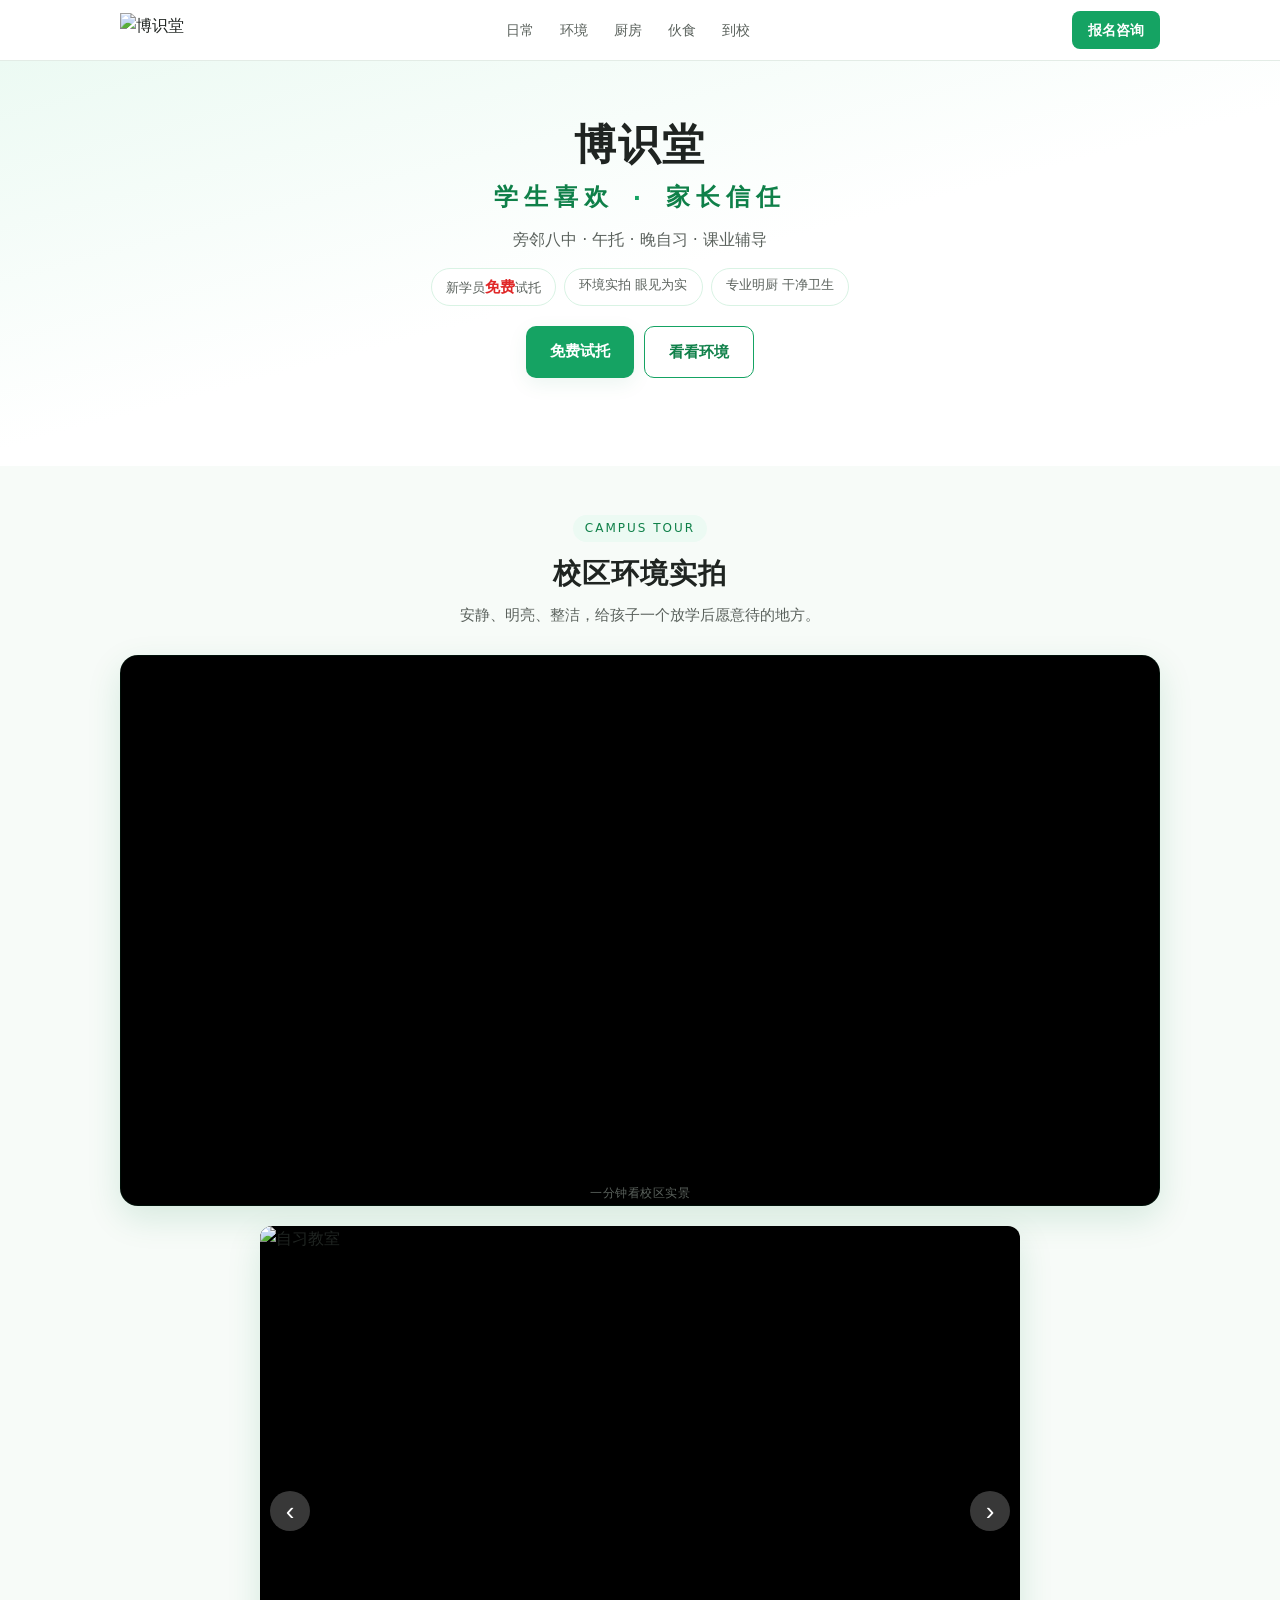
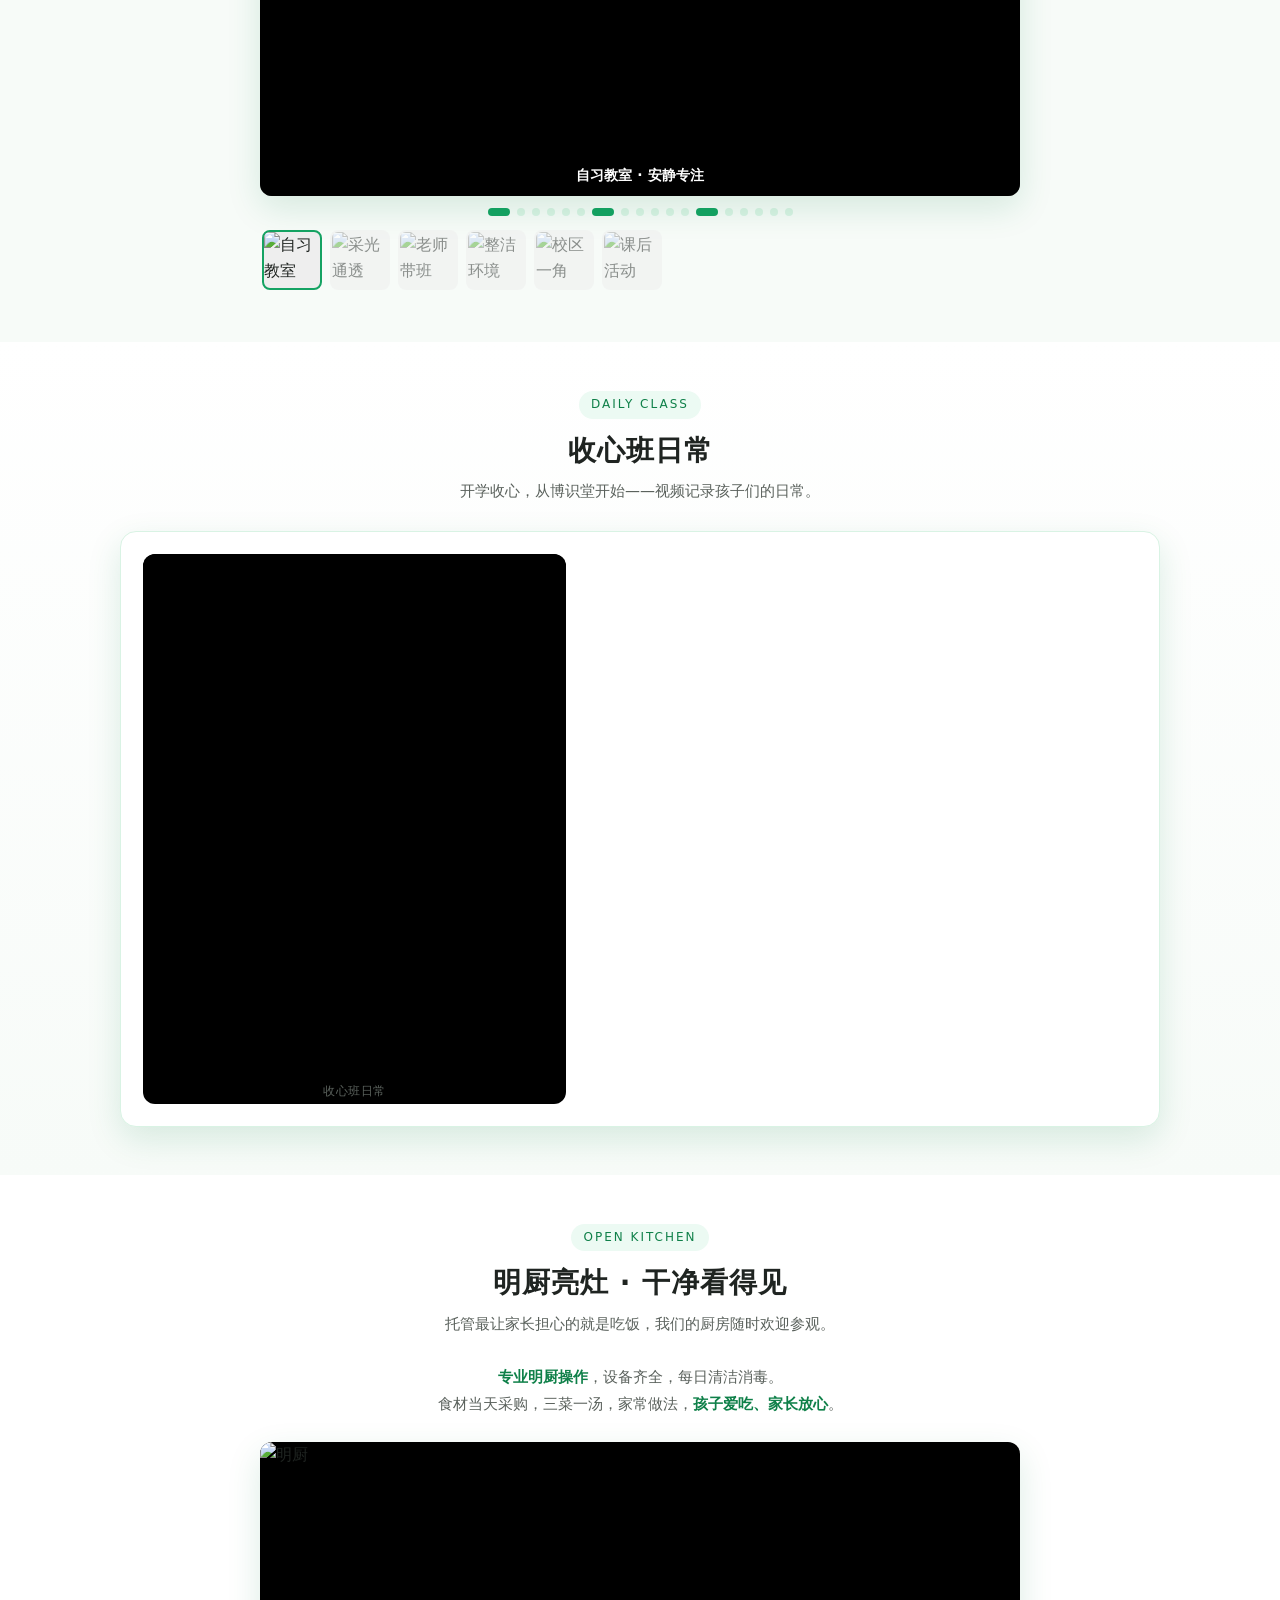
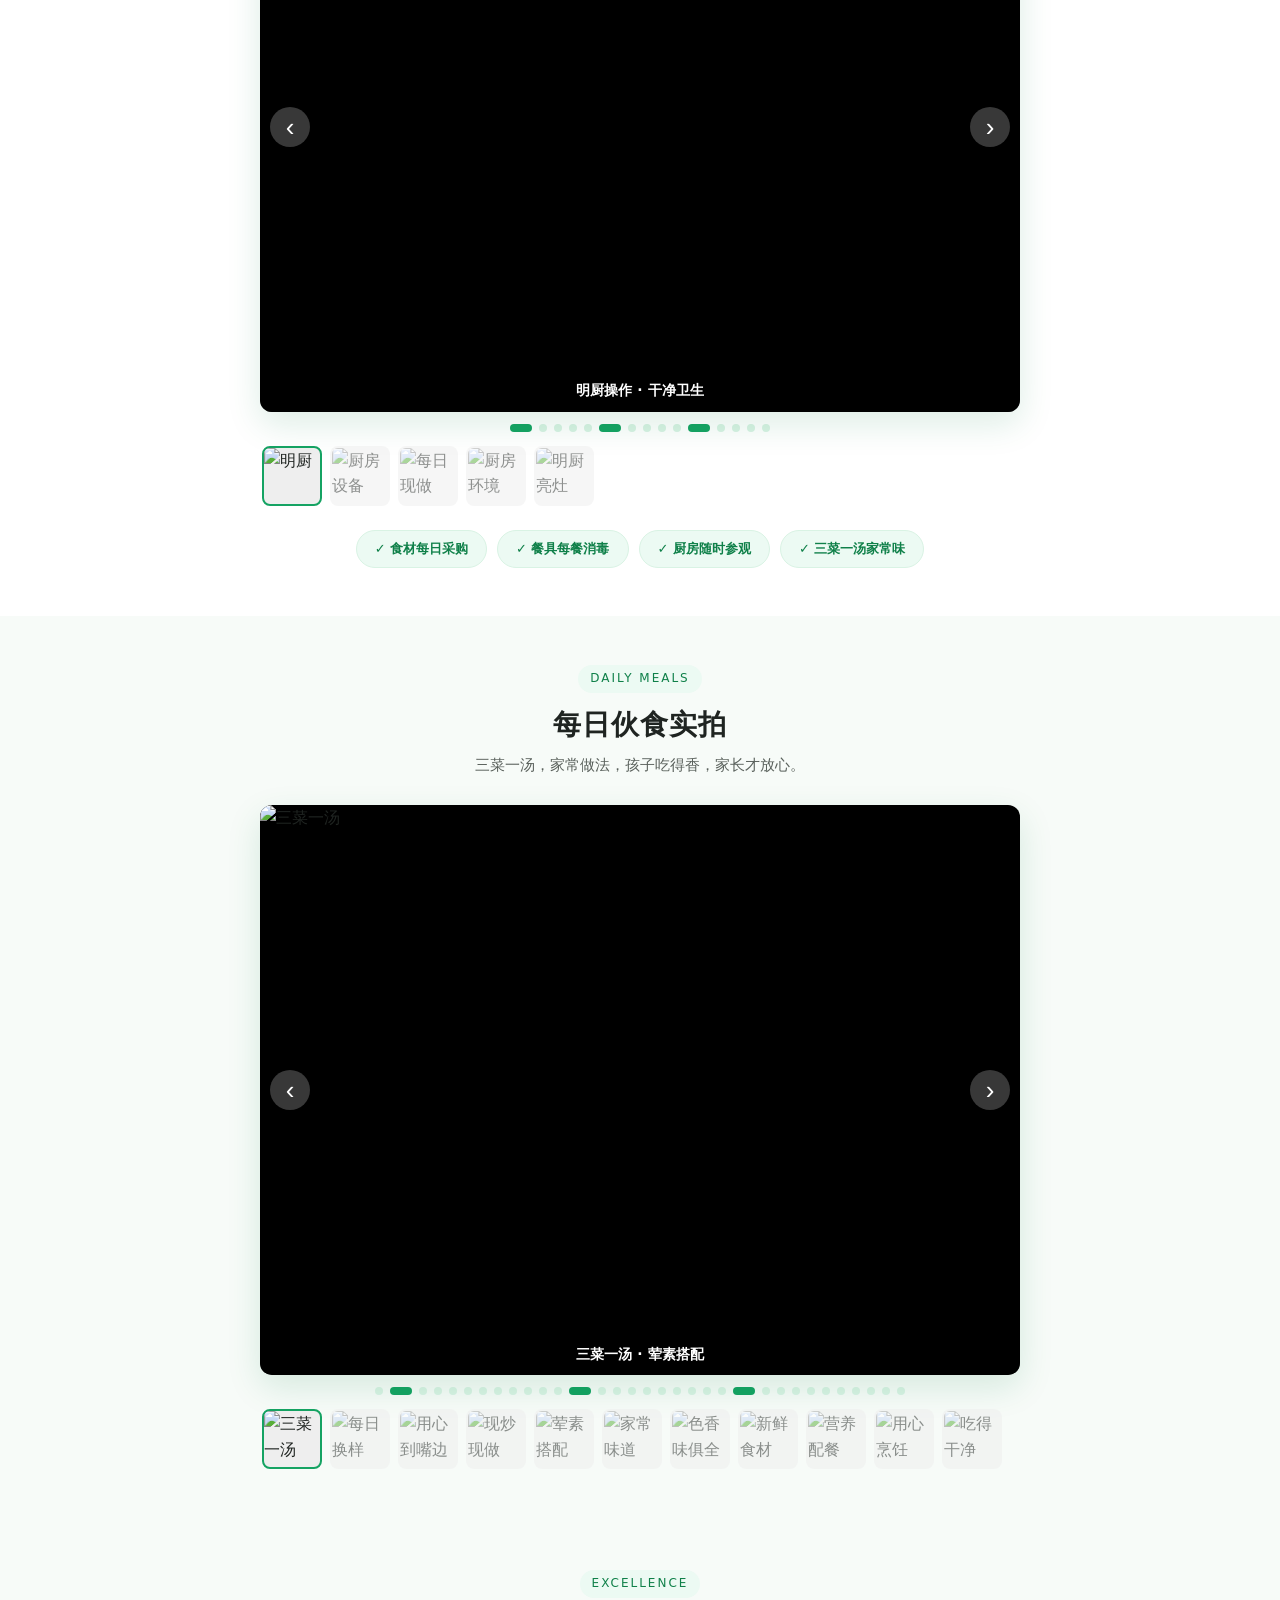
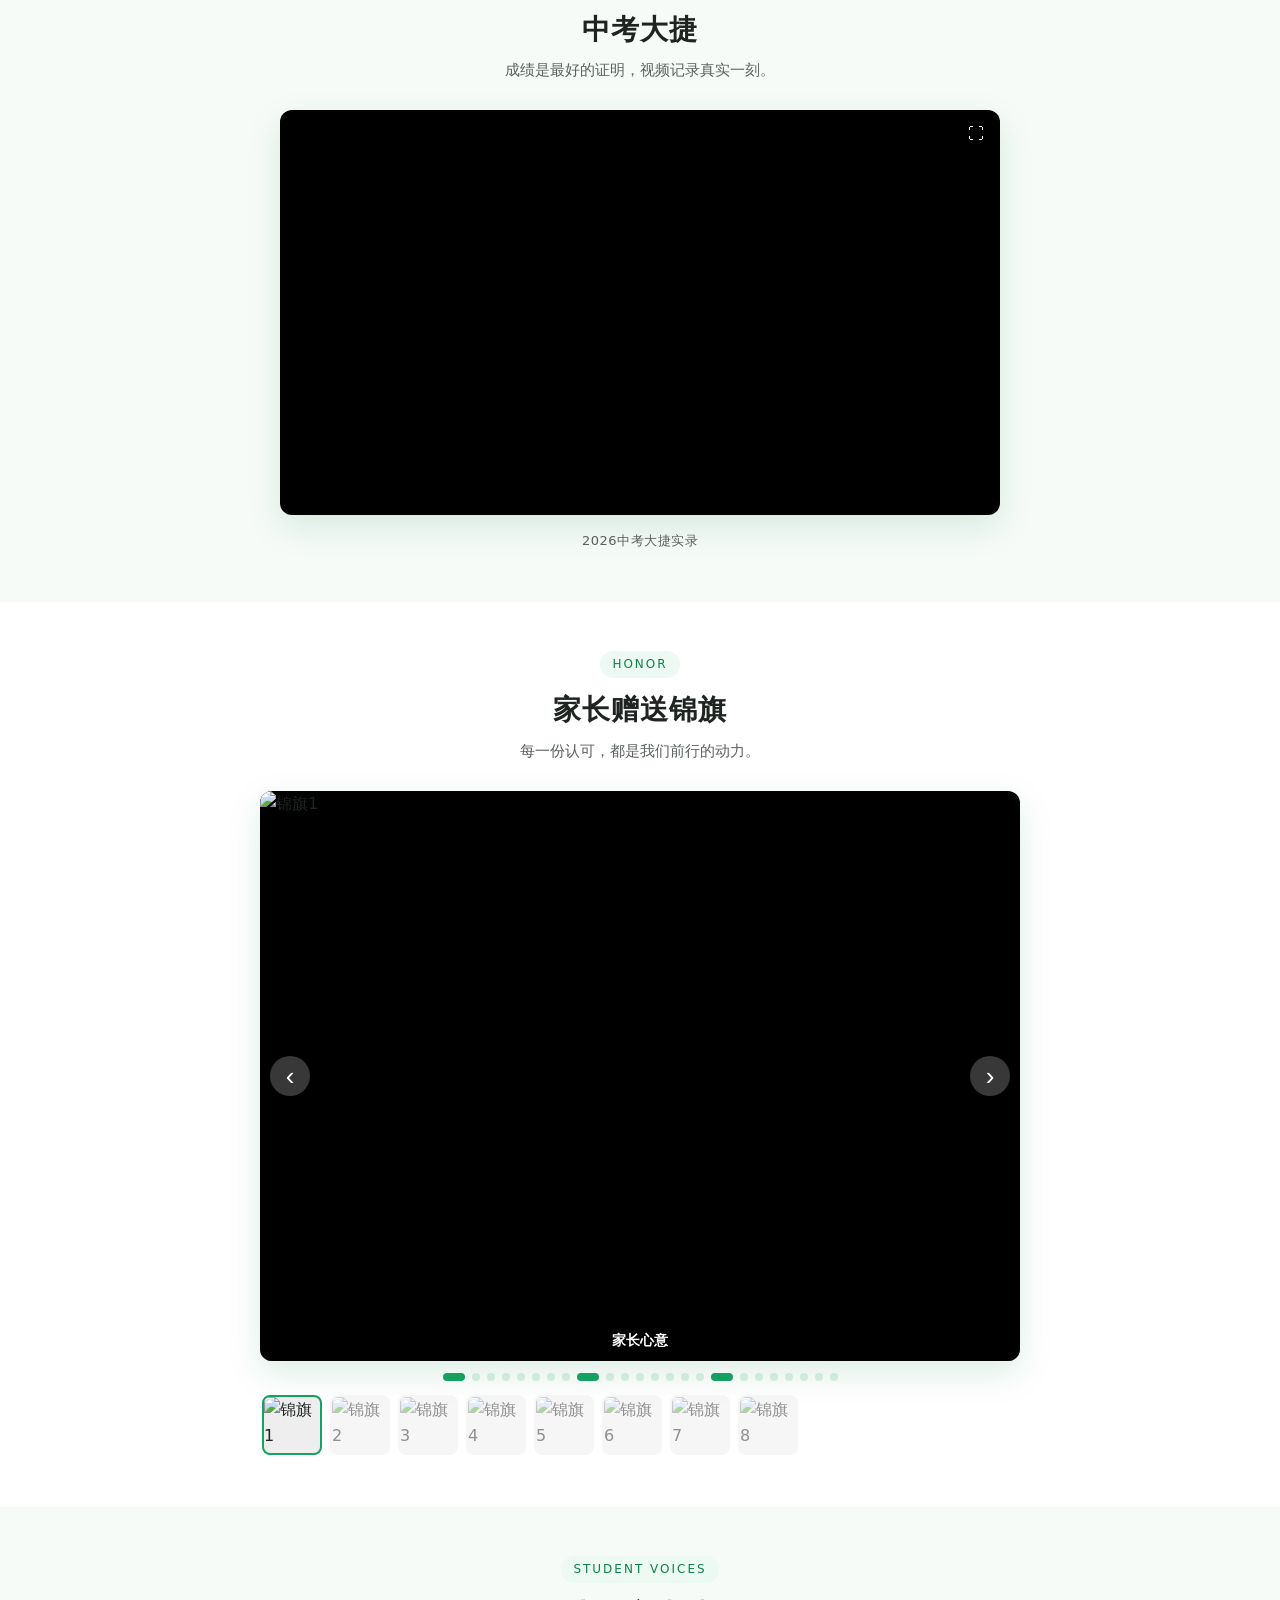
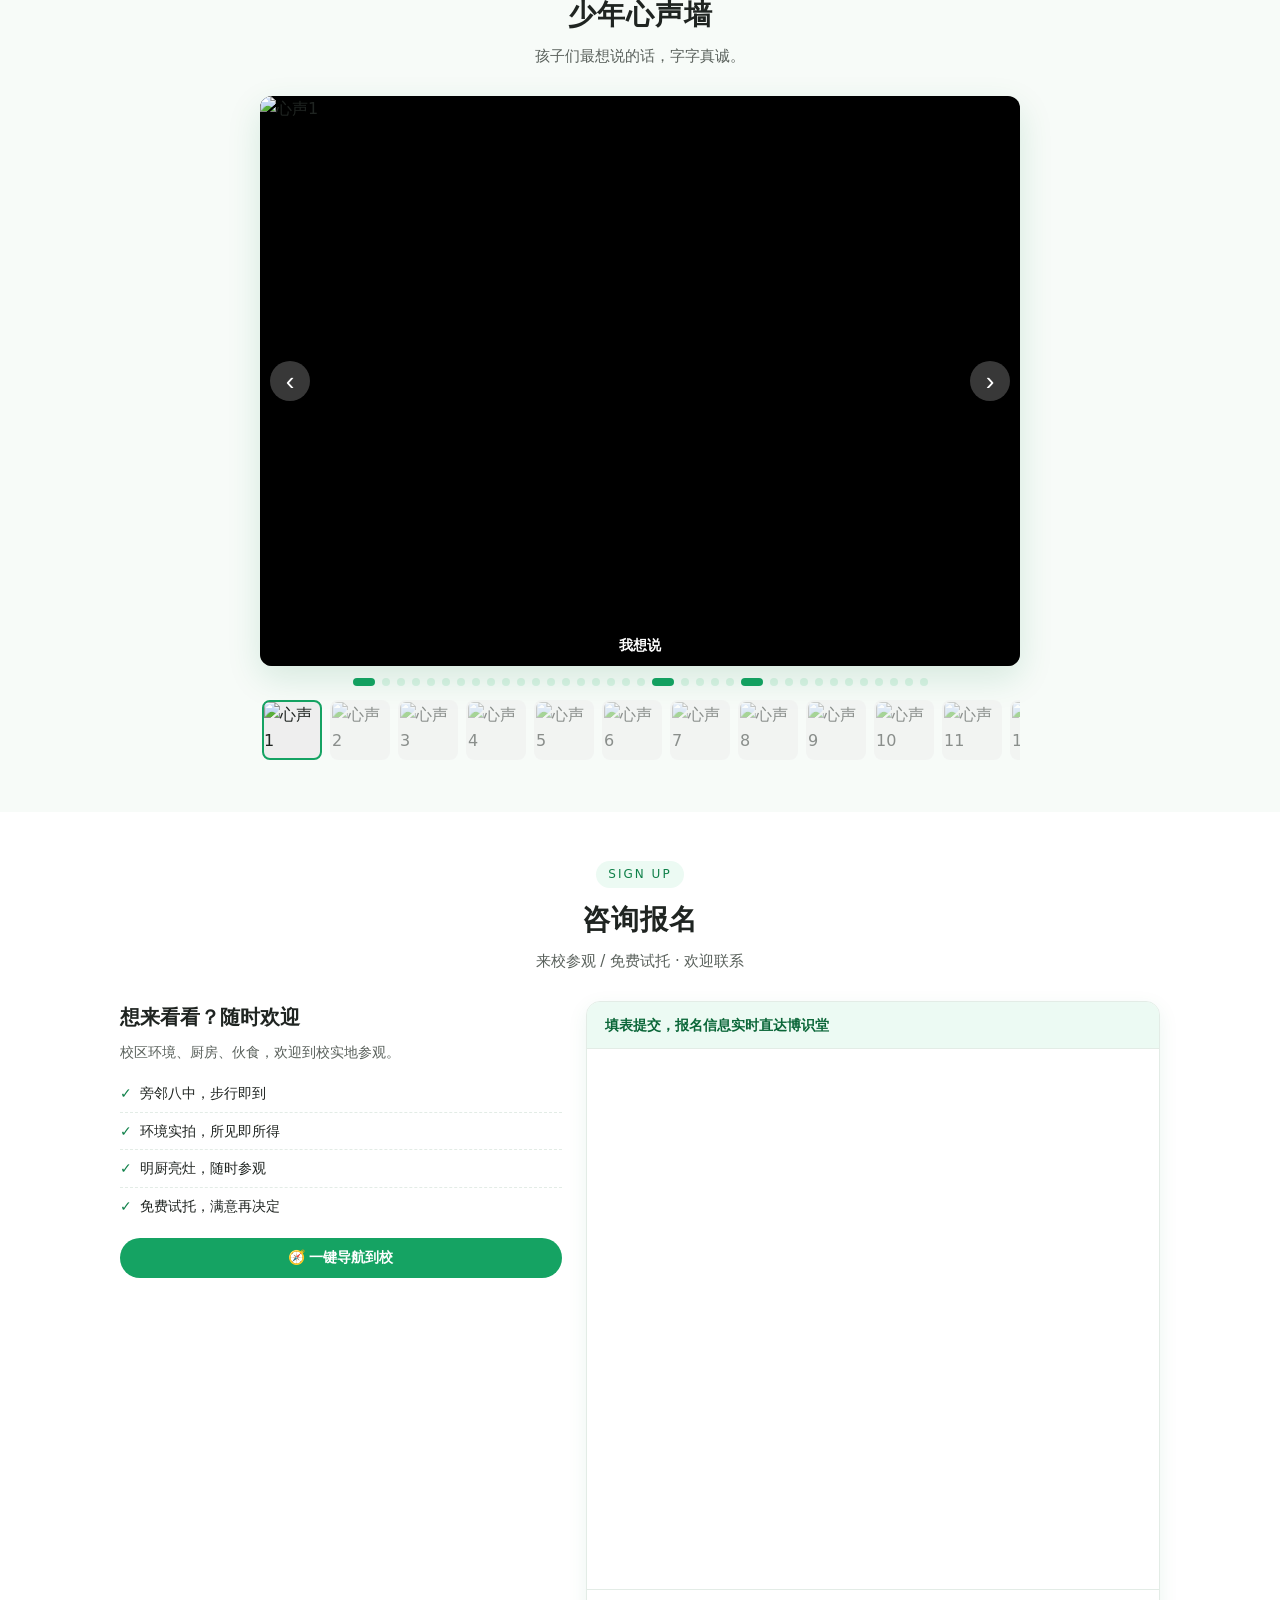
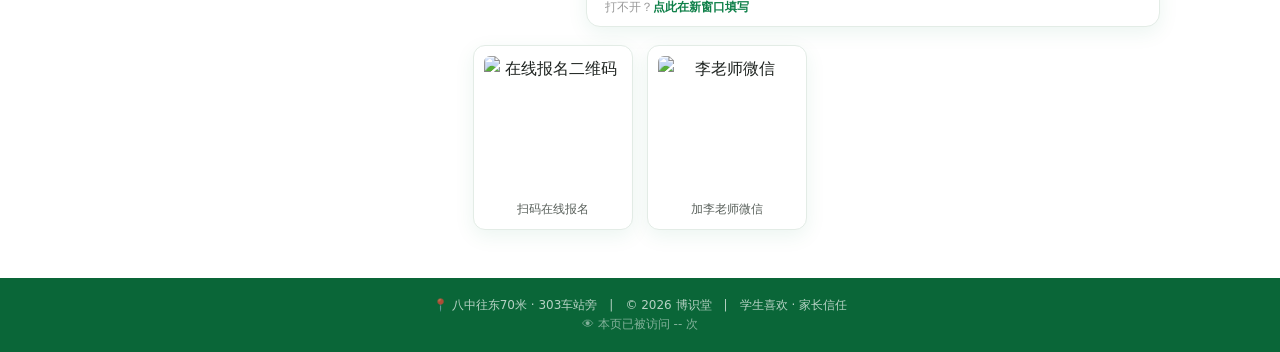
==== commit 0ab10ae6: "reorder sections: env first, add daily class section" ====
--- a/index.html
+++ b/index.html
@@ -234,7 +234,7 @@
       
     </a>
     <ul>
-      <li><a href="#trial">试托</a></li>
+      <li><a href="#daily">日常</a></li>
       <li><a href="#env">环境</a></li>
       <li><a href="#kitchen">厨房</a></li>
       <li><a href="#meal">伙食</a></li>
@@ -256,37 +256,8 @@
       <span>专业明厨 干净卫生</span>
     </div>
     <div class="btns">
-      <a href="#trial" class="btn solid">免费试托</a>
+      <a href="#signup" class="btn solid">免费试托</a>
       <a href="#env" class="btn ghost">看看环境</a>
-    </div>
-  </div>
-</section>
-
-<!-- 免费试托 -->
-<section id="trial" class="trial">
-  <div class="wrap">
-    <div class="sec-head">
-      <span class="tag" style="position: relative;">FREE TRIAL</span>
-      <h2>新学员前三天免费试托</h2>
-      <p>不放心？先试三天再说。免费吃、免费学、免费体验。</p>
-    </div>
-    <div class="trial-card">
-      <div class="trial-left">
-        <div class="trial-big">新学员<br><b>前三天</b></div>
-        <div class="trial-free">完全免费</div>
-        <ul class="trial-list">
-          <li>午托(午练) + 晚饭 (晚练)</li>
-          <li>老师答疑 + 作业辅导</li>
-          <li>零费用 · 零门槛</li>
-        </ul>
-        <a href="#signup" class="btn solid" style="margin-top:12px">立即报名试托</a>
-      </div>
-      <div class="trial-right">
-        <div class="bili-wrap" style="border-radius:12px;overflow:hidden">
-          <iframe src="https://player.bilibili.com/player.html?bvid=BV1CB4Q6pE2J&amp;page=1&amp;autoplay=0&amp;high_quality=1" frameborder="0" scrolling="no" border="0" framespacing="0" webkitallowfullscreen="true" mozallowfullscreen="true" allowfullscreen="true" allow="autoplay; fullscreen; encrypted-media" style="width:100%;height:100%"></iframe>
-        </div>
-        <span class="video-cap">收心班日常</span>
-      </div>
     </div>
   </div>
 </section>
@@ -318,7 +289,7 @@
         <button class="carousel-btn carousel-prev" type="button" aria-label="上一张">‹</button>
         <button class="carousel-btn carousel-next" type="button" aria-label="下一张">›</button>
       </div>
-      <div class="carousel-dots"><button type="button" aria-label="第1张" class="on"></button><button type="button" aria-label="第2张"></button><button type="button" aria-label="第3张"></button><button type="button" aria-label="第4张"></button><button type="button" aria-label="第5张"></button><button type="button" aria-label="第6张"></button></div>
+      <div class="carousel-dots"><button type="button" aria-label="第1张" class="on"></button><button type="button" aria-label="第2张"></button><button type="button" aria-label="第3张"></button><button type="button" aria-label="第4张"></button><button type="button" aria-label="第5张"></button><button type="button" aria-label="第6张"></button><button type="button" aria-label="第1张" class="on"></button><button type="button" aria-label="第2张"></button><button type="button" aria-label="第3张"></button><button type="button" aria-label="第4张"></button><button type="button" aria-label="第5张"></button><button type="button" aria-label="第6张"></button></div>
       <div class="carousel-thumbs">
         <img src="https://gcore.jsdelivr.net/gh/lhliang-lab/boxuetang-assets@master/campus/1.jpg" alt="自习教室" class="on">
         <img src="https://gcore.jsdelivr.net/gh/lhliang-lab/boxuetang-assets@master/campus/2.jpg" alt="采光通透">
@@ -326,6 +297,25 @@
         <img src="https://gcore.jsdelivr.net/gh/lhliang-lab/boxuetang-assets@master/campus/4.jpg" alt="整洁环境">
         <img src="https://gcore.jsdelivr.net/gh/lhliang-lab/boxuetang-assets@master/campus/5.jpg" alt="校区一角">
         <img src="https://gcore.jsdelivr.net/gh/lhliang-lab/boxuetang-assets@master/campus/6.jpg" alt="课后活动">
+      </div>
+    </div>
+  </div>
+</section>
+
+<!-- 收心班日常 -->
+<section id="daily" class="trial">
+  <div class="wrap">
+    <div class="sec-head">
+      <span class="tag">DAILY CLASS</span>
+      <h2>收心班日常</h2>
+      <p>开学收心，从博识堂开始——视频记录孩子们的日常。</p>
+    </div>
+    <div class="trial-card">
+      <div class="trial-right">
+        <div class="bili-wrap" style="border-radius:12px;overflow:hidden">
+          <iframe src="https://player.bilibili.com/player.html?bvid=BV1CB4Q6pE2J&amp;page=1&amp;autoplay=0&amp;high_quality=1" frameborder="0" scrolling="no" border="0" framespacing="0" webkitallowfullscreen="true" mozallowfullscreen="true" allowfullscreen="true" allow="autoplay; fullscreen; encrypted-media" style="width:100%;height:100%"></iframe>
+        </div>
+        <span class="video-cap">收心班日常</span>
       </div>
     </div>
   </div>
@@ -355,7 +345,7 @@
         <button class="carousel-btn carousel-prev" type="button" aria-label="上一张">‹</button>
         <button class="carousel-btn carousel-next" type="button" aria-label="下一张">›</button>
       </div>
-      <div class="carousel-dots"><button type="button" aria-label="第1张" class="on"></button><button type="button" aria-label="第2张"></button><button type="button" aria-label="第3张"></button><button type="button" aria-label="第4张"></button><button type="button" aria-label="第5张"></button></div>
+      <div class="carousel-dots"><button type="button" aria-label="第1张" class="on"></button><button type="button" aria-label="第2张"></button><button type="button" aria-label="第3张"></button><button type="button" aria-label="第4张"></button><button type="button" aria-label="第5张"></button><button type="button" aria-label="第1张" class="on"></button><button type="button" aria-label="第2张"></button><button type="button" aria-label="第3张"></button><button type="button" aria-label="第4张"></button><button type="button" aria-label="第5张"></button></div>
       <div class="carousel-thumbs">
         <img src="https://gcore.jsdelivr.net/gh/lhliang-lab/boxuetang-assets@master/kitchen/1.jpg" alt="明厨" class="on">
         <img src="https://gcore.jsdelivr.net/gh/lhliang-lab/boxuetang-assets@master/kitchen/2.jpg" alt="厨房设备">
@@ -399,7 +389,7 @@
         <button class="carousel-btn carousel-prev" type="button" aria-label="上一张">‹</button>
         <button class="carousel-btn carousel-next" type="button" aria-label="下一张">›</button>
       </div>
-      <div class="carousel-dots"><button type="button" aria-label="第1张" class=""></button><button type="button" aria-label="第2张" class="on"></button><button type="button" aria-label="第3张"></button><button type="button" aria-label="第4张"></button><button type="button" aria-label="第5张"></button><button type="button" aria-label="第6张"></button><button type="button" aria-label="第7张"></button><button type="button" aria-label="第8张"></button><button type="button" aria-label="第9张"></button><button type="button" aria-label="第10张"></button><button type="button" aria-label="第11张"></button></div>
+      <div class="carousel-dots"><button type="button" aria-label="第1张" class=""></button><button type="button" aria-label="第2张" class="on"></button><button type="button" aria-label="第3张"></button><button type="button" aria-label="第4张"></button><button type="button" aria-label="第5张"></button><button type="button" aria-label="第6张"></button><button type="button" aria-label="第7张"></button><button type="button" aria-label="第8张"></button><button type="button" aria-label="第9张"></button><button type="button" aria-label="第10张"></button><button type="button" aria-label="第11张"></button><button type="button" aria-label="第1张" class=""></button><button type="button" aria-label="第2张" class="on"></button><button type="button" aria-label="第3张"></button><button type="button" aria-label="第4张"></button><button type="button" aria-label="第5张"></button><button type="button" aria-label="第6张"></button><button type="button" aria-label="第7张"></button><button type="button" aria-label="第8张"></button><button type="button" aria-label="第9张"></button><button type="button" aria-label="第10张"></button><button type="button" aria-label="第11张"></button></div>
       <div class="carousel-thumbs">
         <img src="https://gcore.jsdelivr.net/gh/lhliang-lab/boxuetang-assets@master/food/1.jpg" alt="三菜一汤" class="">
         <img src="https://gcore.jsdelivr.net/gh/lhliang-lab/boxuetang-assets@master/food/2.jpg" alt="每日换样" class="on">
@@ -457,7 +447,7 @@
         <button class="carousel-btn carousel-prev" type="button" aria-label="上一张">‹</button>
         <button class="carousel-btn carousel-next" type="button" aria-label="下一张">›</button>
       </div>
-      <div class="carousel-dots"><button type="button" aria-label="第1张" class="on"></button><button type="button" aria-label="第2张"></button><button type="button" aria-label="第3张"></button><button type="button" aria-label="第4张"></button><button type="button" aria-label="第5张"></button><button type="button" aria-label="第6张"></button><button type="button" aria-label="第7张"></button><button type="button" aria-label="第8张"></button></div>
+      <div class="carousel-dots"><button type="button" aria-label="第1张" class="on"></button><button type="button" aria-label="第2张"></button><button type="button" aria-label="第3张"></button><button type="button" aria-label="第4张"></button><button type="button" aria-label="第5张"></button><button type="button" aria-label="第6张"></button><button type="button" aria-label="第7张"></button><button type="button" aria-label="第8张"></button><button type="button" aria-label="第1张" class="on"></button><button type="button" aria-label="第2张"></button><button type="button" aria-label="第3张"></button><button type="button" aria-label="第4张"></button><button type="button" aria-label="第5张"></button><button type="button" aria-label="第6张"></button><button type="button" aria-label="第7张"></button><button type="button" aria-label="第8张"></button></div>
       <div class="carousel-thumbs">
         <img src="https://gcore.jsdelivr.net/gh/lhliang-lab/boxuetang-assets@master/锦旗/1.jpg" alt="锦旗1" class="on">
         <img src="https://gcore.jsdelivr.net/gh/lhliang-lab/boxuetang-assets@master/锦旗/2.jpg" alt="锦旗2">
@@ -483,14 +473,14 @@
     <div class="carousel" data-group="xinsheng">
       <div class="carousel-viewport">
         <div class="carousel-track">
-          <figure class="carousel-slide" style="display: block;"><img class="zoomable" src="https://gcore.jsdelivr.net/gh/lhliang-lab/boxuetang-assets@master/心声墙/1.jpg" alt="心声1"><figcaption>我想说</figcaption></figure>
+          <figure class="carousel-slide" style="display: none;"><img class="zoomable" src="https://gcore.jsdelivr.net/gh/lhliang-lab/boxuetang-assets@master/心声墙/1.jpg" alt="心声1"><figcaption>我想说</figcaption></figure>
           <figure class="carousel-slide" style="display: none;"><img class="zoomable" src="https://gcore.jsdelivr.net/gh/lhliang-lab/boxuetang-assets@master/心声墙/2.jpg" alt="心声2"><figcaption>我想说</figcaption></figure>
           <figure class="carousel-slide" style="display: none;"><img class="zoomable" src="https://gcore.jsdelivr.net/gh/lhliang-lab/boxuetang-assets@master/心声墙/3.jpg" alt="心声3"><figcaption>我想说</figcaption></figure>
           <figure class="carousel-slide" style="display: none;"><img class="zoomable" src="https://gcore.jsdelivr.net/gh/lhliang-lab/boxuetang-assets@master/心声墙/4.jpg" alt="心声4"><figcaption>我想说</figcaption></figure>
           <figure class="carousel-slide" style="display: none;"><img class="zoomable" src="https://gcore.jsdelivr.net/gh/lhliang-lab/boxuetang-assets@master/心声墙/5.jpg" alt="心声5"><figcaption>我想说</figcaption></figure>
           <figure class="carousel-slide" style="display: none;"><img class="zoomable" src="https://gcore.jsdelivr.net/gh/lhliang-lab/boxuetang-assets@master/心声墙/6.jpg" alt="心声6"><figcaption>我想说</figcaption></figure>
           <figure class="carousel-slide" style="display: none;"><img class="zoomable" src="https://gcore.jsdelivr.net/gh/lhliang-lab/boxuetang-assets@master/心声墙/7.jpg" alt="心声7"><figcaption>我想说</figcaption></figure>
-          <figure class="carousel-slide" style="display: none;"><img class="zoomable" src="https://gcore.jsdelivr.net/gh/lhliang-lab/boxuetang-assets@master/心声墙/8.jpg" alt="心声8"><figcaption>我想说</figcaption></figure>
+          <figure class="carousel-slide" style="display: block;"><img class="zoomable" src="https://gcore.jsdelivr.net/gh/lhliang-lab/boxuetang-assets@master/心声墙/8.jpg" alt="心声8"><figcaption>我想说</figcaption></figure>
           <figure class="carousel-slide" style="display: none;"><img class="zoomable" src="https://gcore.jsdelivr.net/gh/lhliang-lab/boxuetang-assets@master/心声墙/9.jpg" alt="心声9"><figcaption>我想说</figcaption></figure>
           <figure class="carousel-slide" style="display: none;"><img class="zoomable" src="https://gcore.jsdelivr.net/gh/lhliang-lab/boxuetang-assets@master/心声墙/10.jpg" alt="心声10"><figcaption>我想说</figcaption></figure>
           <figure class="carousel-slide" style="display: none;"><img class="zoomable" src="https://gcore.jsdelivr.net/gh/lhliang-lab/boxuetang-assets@master/心声墙/11.jpg" alt="心声11"><figcaption>我想说</figcaption></figure>
@@ -499,16 +489,16 @@
         <button class="carousel-btn carousel-prev" type="button" aria-label="上一张">‹</button>
         <button class="carousel-btn carousel-next" type="button" aria-label="下一张">›</button>
       </div>
-      <div class="carousel-dots"><button type="button" aria-label="第1张" class="on"></button><button type="button" aria-label="第2张"></button><button type="button" aria-label="第3张"></button><button type="button" aria-label="第4张"></button><button type="button" aria-label="第5张"></button><button type="button" aria-label="第6张"></button><button type="button" aria-label="第7张"></button><button type="button" aria-label="第8张"></button><button type="button" aria-label="第9张"></button><button type="button" aria-label="第10张"></button><button type="button" aria-label="第11张"></button><button type="button" aria-label="第12张"></button></div>
+      <div class="carousel-dots"><button type="button" aria-label="第1张" class="on"></button><button type="button" aria-label="第2张"></button><button type="button" aria-label="第3张"></button><button type="button" aria-label="第4张"></button><button type="button" aria-label="第5张"></button><button type="button" aria-label="第6张"></button><button type="button" aria-label="第7张"></button><button type="button" aria-label="第8张"></button><button type="button" aria-label="第9张"></button><button type="button" aria-label="第10张"></button><button type="button" aria-label="第11张"></button><button type="button" aria-label="第12张"></button><button type="button" aria-label="第1张" class=""></button><button type="button" aria-label="第2张" class=""></button><button type="button" aria-label="第3张" class=""></button><button type="button" aria-label="第4张" class=""></button><button type="button" aria-label="第5张" class=""></button><button type="button" aria-label="第6张" class=""></button><button type="button" aria-label="第7张" class=""></button><button type="button" aria-label="第8张" class="on"></button><button type="button" aria-label="第9张"></button><button type="button" aria-label="第10张"></button><button type="button" aria-label="第11张"></button><button type="button" aria-label="第12张"></button></div>
       <div class="carousel-thumbs">
-        <img src="https://gcore.jsdelivr.net/gh/lhliang-lab/boxuetang-assets@master/心声墙/1.jpg" alt="心声1" class="on">
-        <img src="https://gcore.jsdelivr.net/gh/lhliang-lab/boxuetang-assets@master/心声墙/2.jpg" alt="心声2">
-        <img src="https://gcore.jsdelivr.net/gh/lhliang-lab/boxuetang-assets@master/心声墙/3.jpg" alt="心声3">
-        <img src="https://gcore.jsdelivr.net/gh/lhliang-lab/boxuetang-assets@master/心声墙/4.jpg" alt="心声4">
-        <img src="https://gcore.jsdelivr.net/gh/lhliang-lab/boxuetang-assets@master/心声墙/5.jpg" alt="心声5">
-        <img src="https://gcore.jsdelivr.net/gh/lhliang-lab/boxuetang-assets@master/心声墙/6.jpg" alt="心声6">
-        <img src="https://gcore.jsdelivr.net/gh/lhliang-lab/boxuetang-assets@master/心声墙/7.jpg" alt="心声7">
-        <img src="https://gcore.jsdelivr.net/gh/lhliang-lab/boxuetang-assets@master/心声墙/8.jpg" alt="心声8">
+        <img src="https://gcore.jsdelivr.net/gh/lhliang-lab/boxuetang-assets@master/心声墙/1.jpg" alt="心声1" class="">
+        <img src="https://gcore.jsdelivr.net/gh/lhliang-lab/boxuetang-assets@master/心声墙/2.jpg" alt="心声2" class="">
+        <img src="https://gcore.jsdelivr.net/gh/lhliang-lab/boxuetang-assets@master/心声墙/3.jpg" alt="心声3" class="">
+        <img src="https://gcore.jsdelivr.net/gh/lhliang-lab/boxuetang-assets@master/心声墙/4.jpg" alt="心声4" class="">
+        <img src="https://gcore.jsdelivr.net/gh/lhliang-lab/boxuetang-assets@master/心声墙/5.jpg" alt="心声5" class="">
+        <img src="https://gcore.jsdelivr.net/gh/lhliang-lab/boxuetang-assets@master/心声墙/6.jpg" alt="心声6" class="">
+        <img src="https://gcore.jsdelivr.net/gh/lhliang-lab/boxuetang-assets@master/心声墙/7.jpg" alt="心声7" class="">
+        <img src="https://gcore.jsdelivr.net/gh/lhliang-lab/boxuetang-assets@master/心声墙/8.jpg" alt="心声8" class="on">
         <img src="https://gcore.jsdelivr.net/gh/lhliang-lab/boxuetang-assets@master/心声墙/9.jpg" alt="心声9">
         <img src="https://gcore.jsdelivr.net/gh/lhliang-lab/boxuetang-assets@master/心声墙/10.jpg" alt="心声10">
         <img src="https://gcore.jsdelivr.net/gh/lhliang-lab/boxuetang-assets@master/心声墙/11.jpg" alt="心声11">
@@ -840,4 +830,5 @@
 <script async="" src="//busuanzi.ibruce.info/busuanzi/2.3/busuanzi.pure.mini.js"></script>
 
 
+
 </body></html>
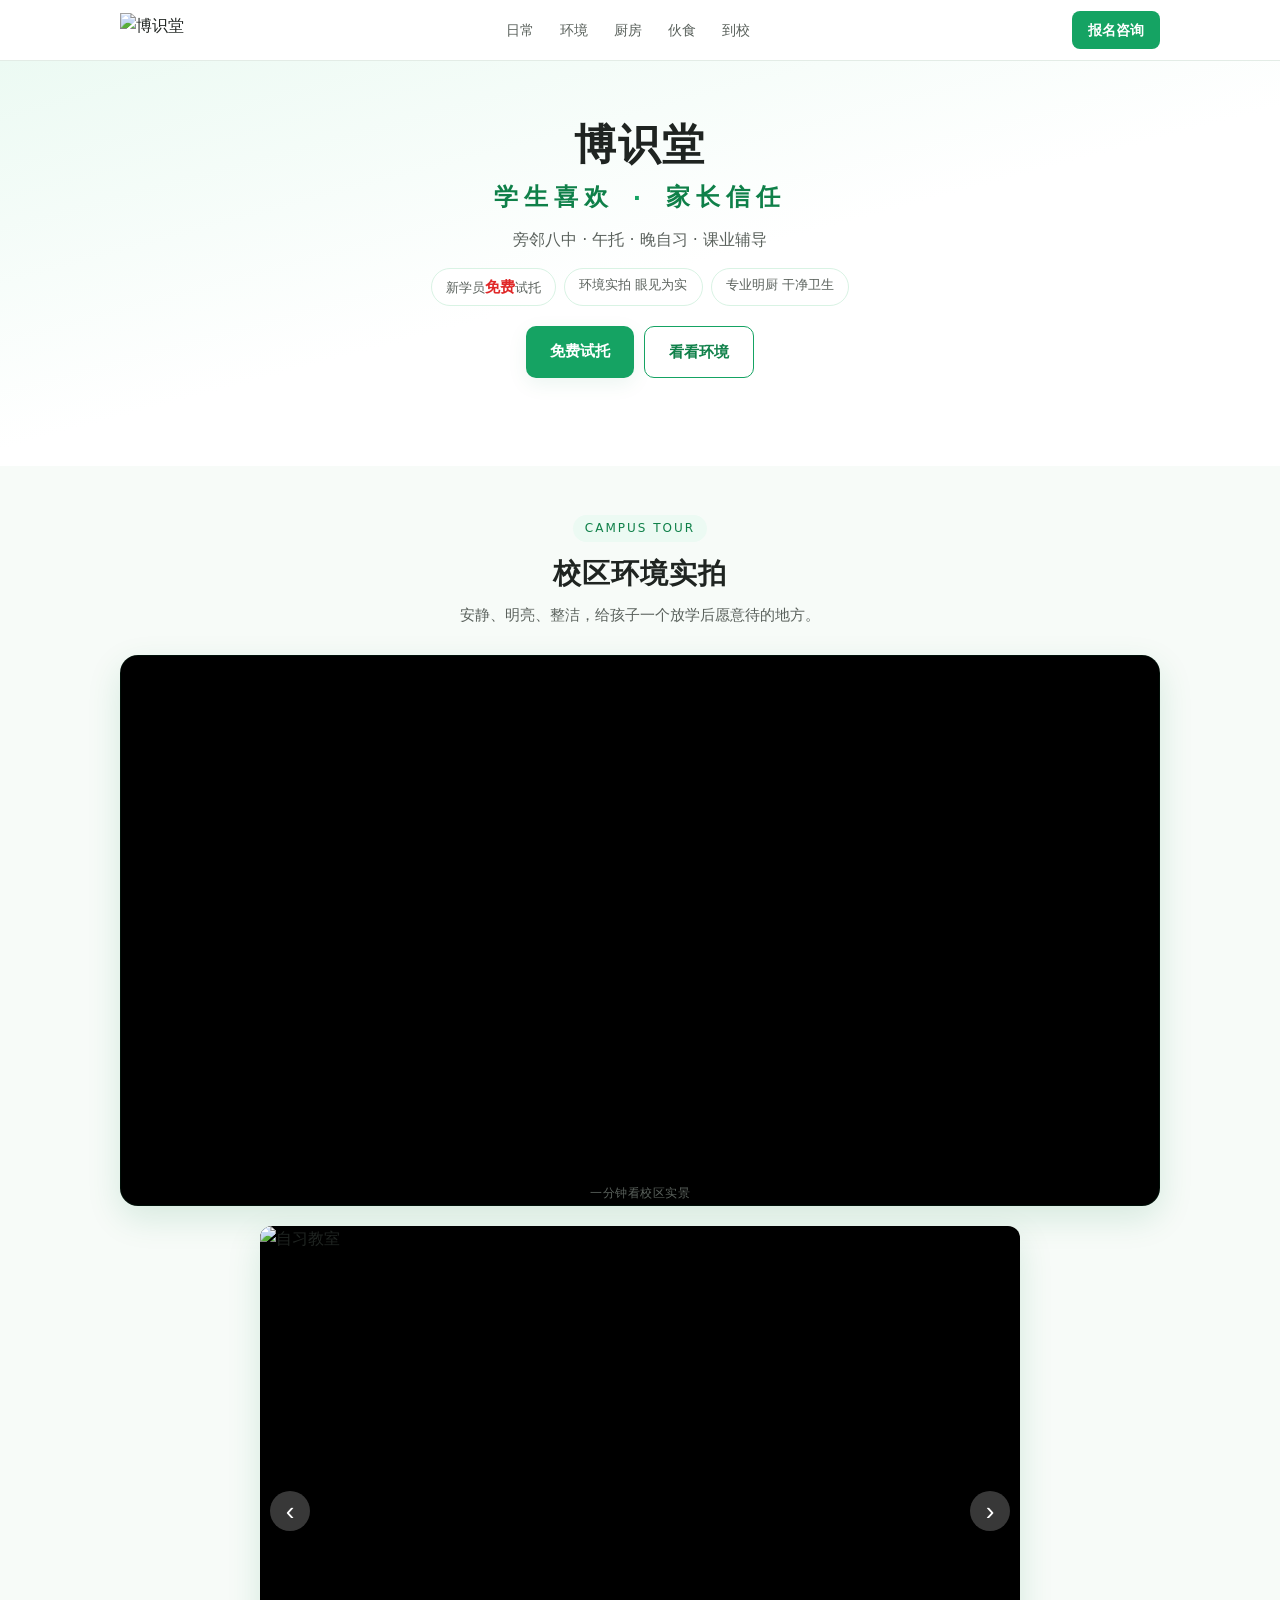
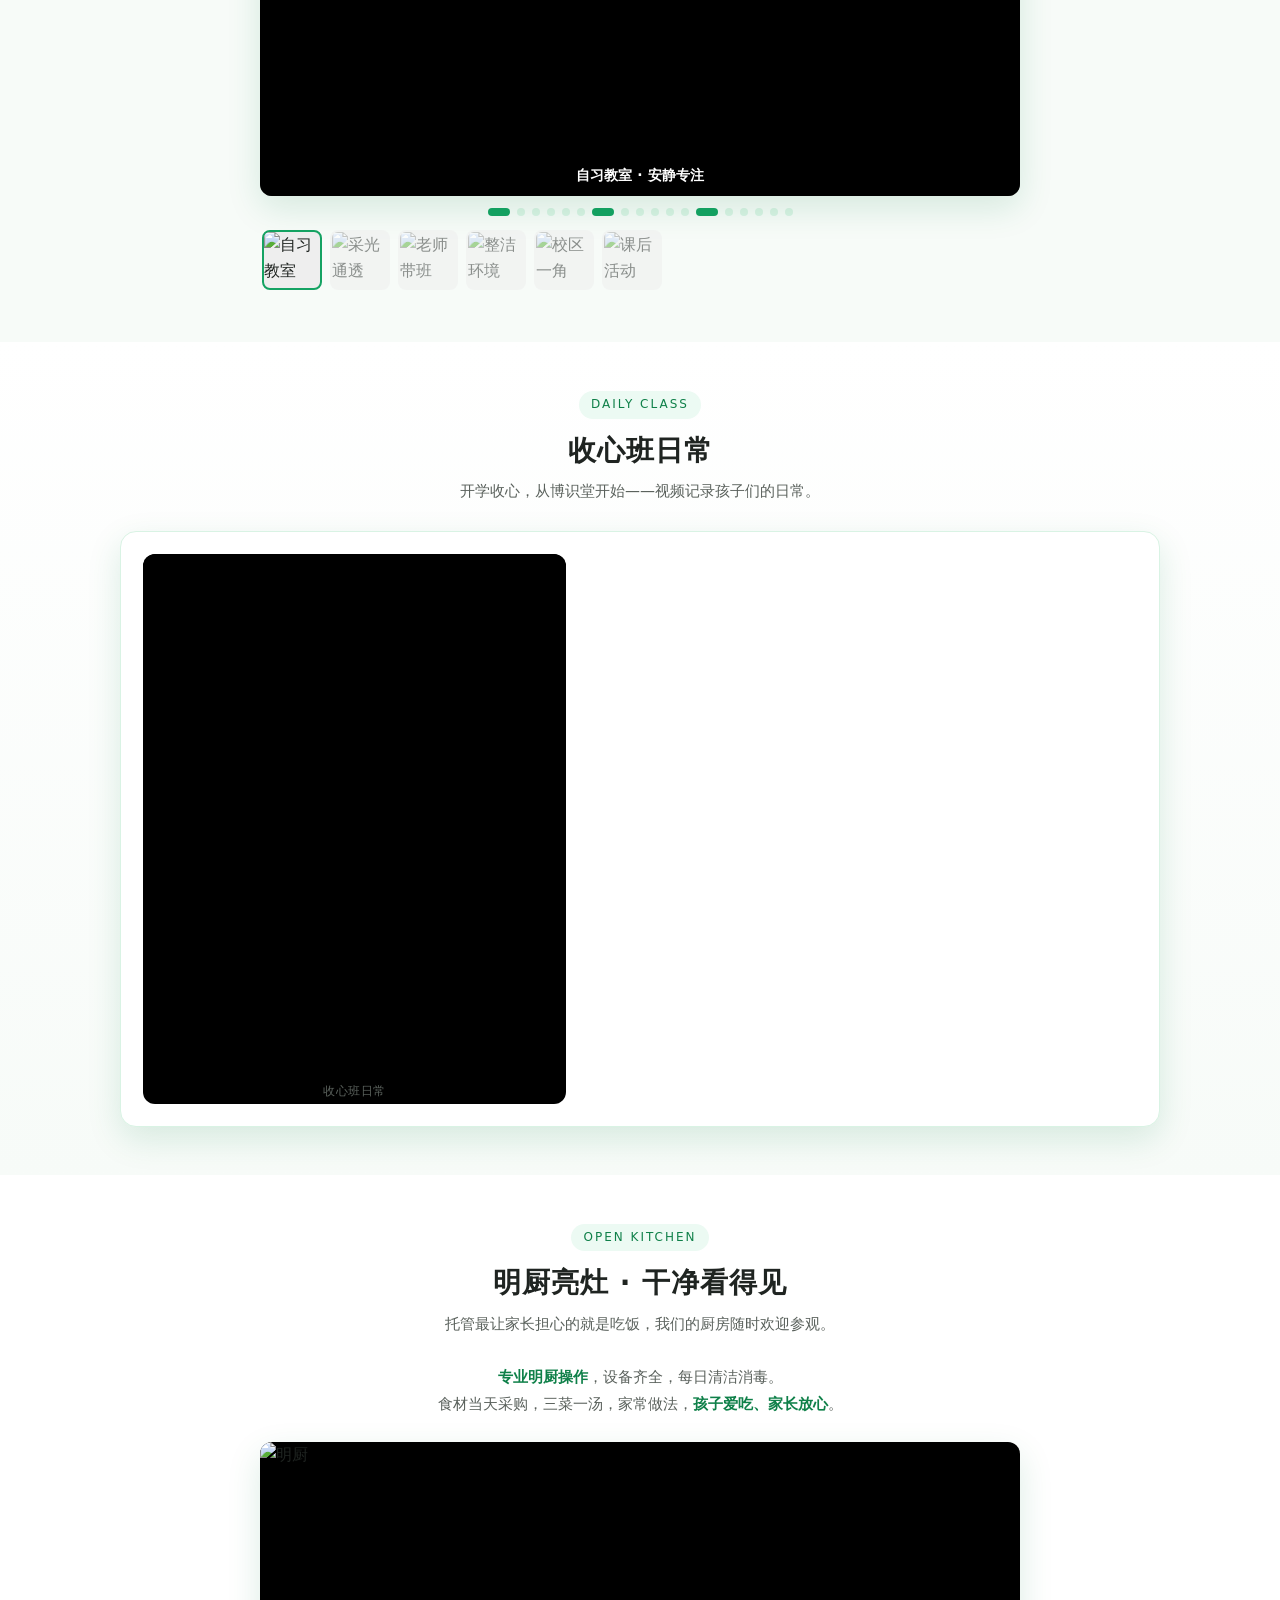
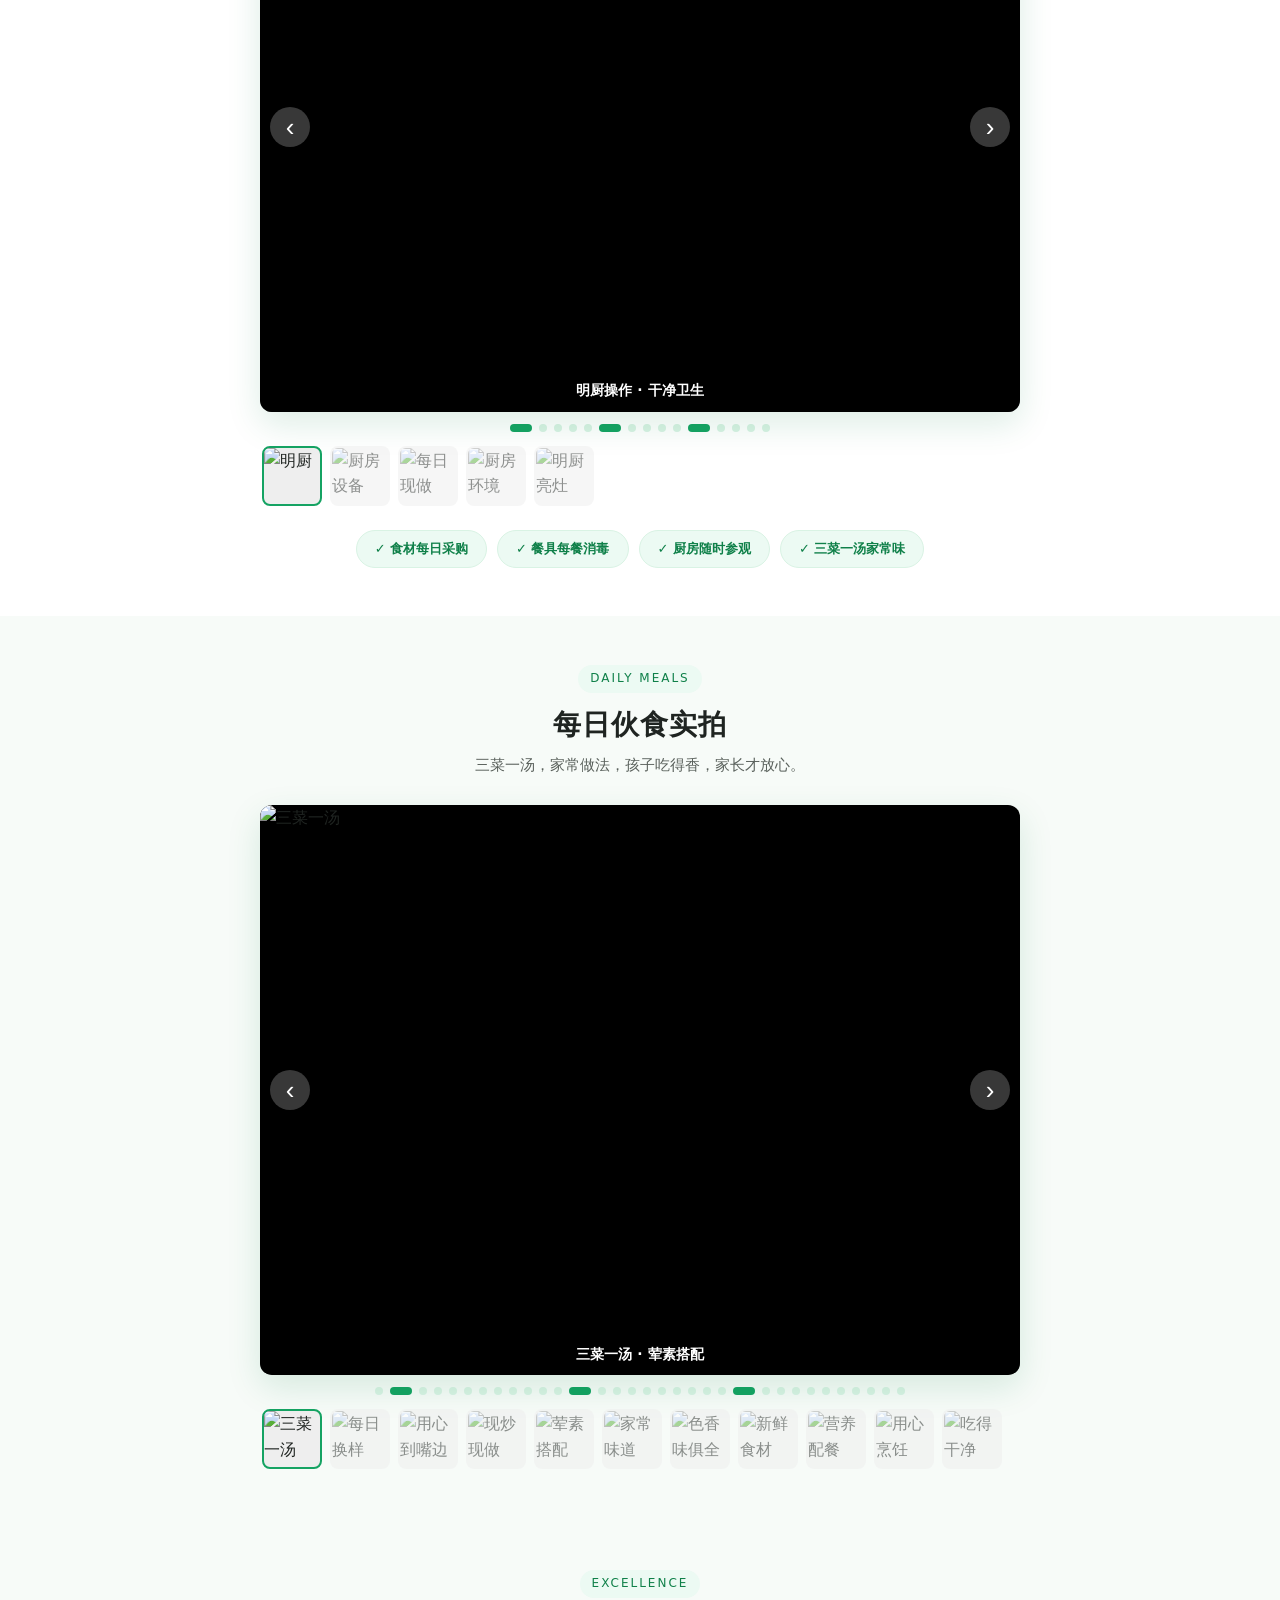
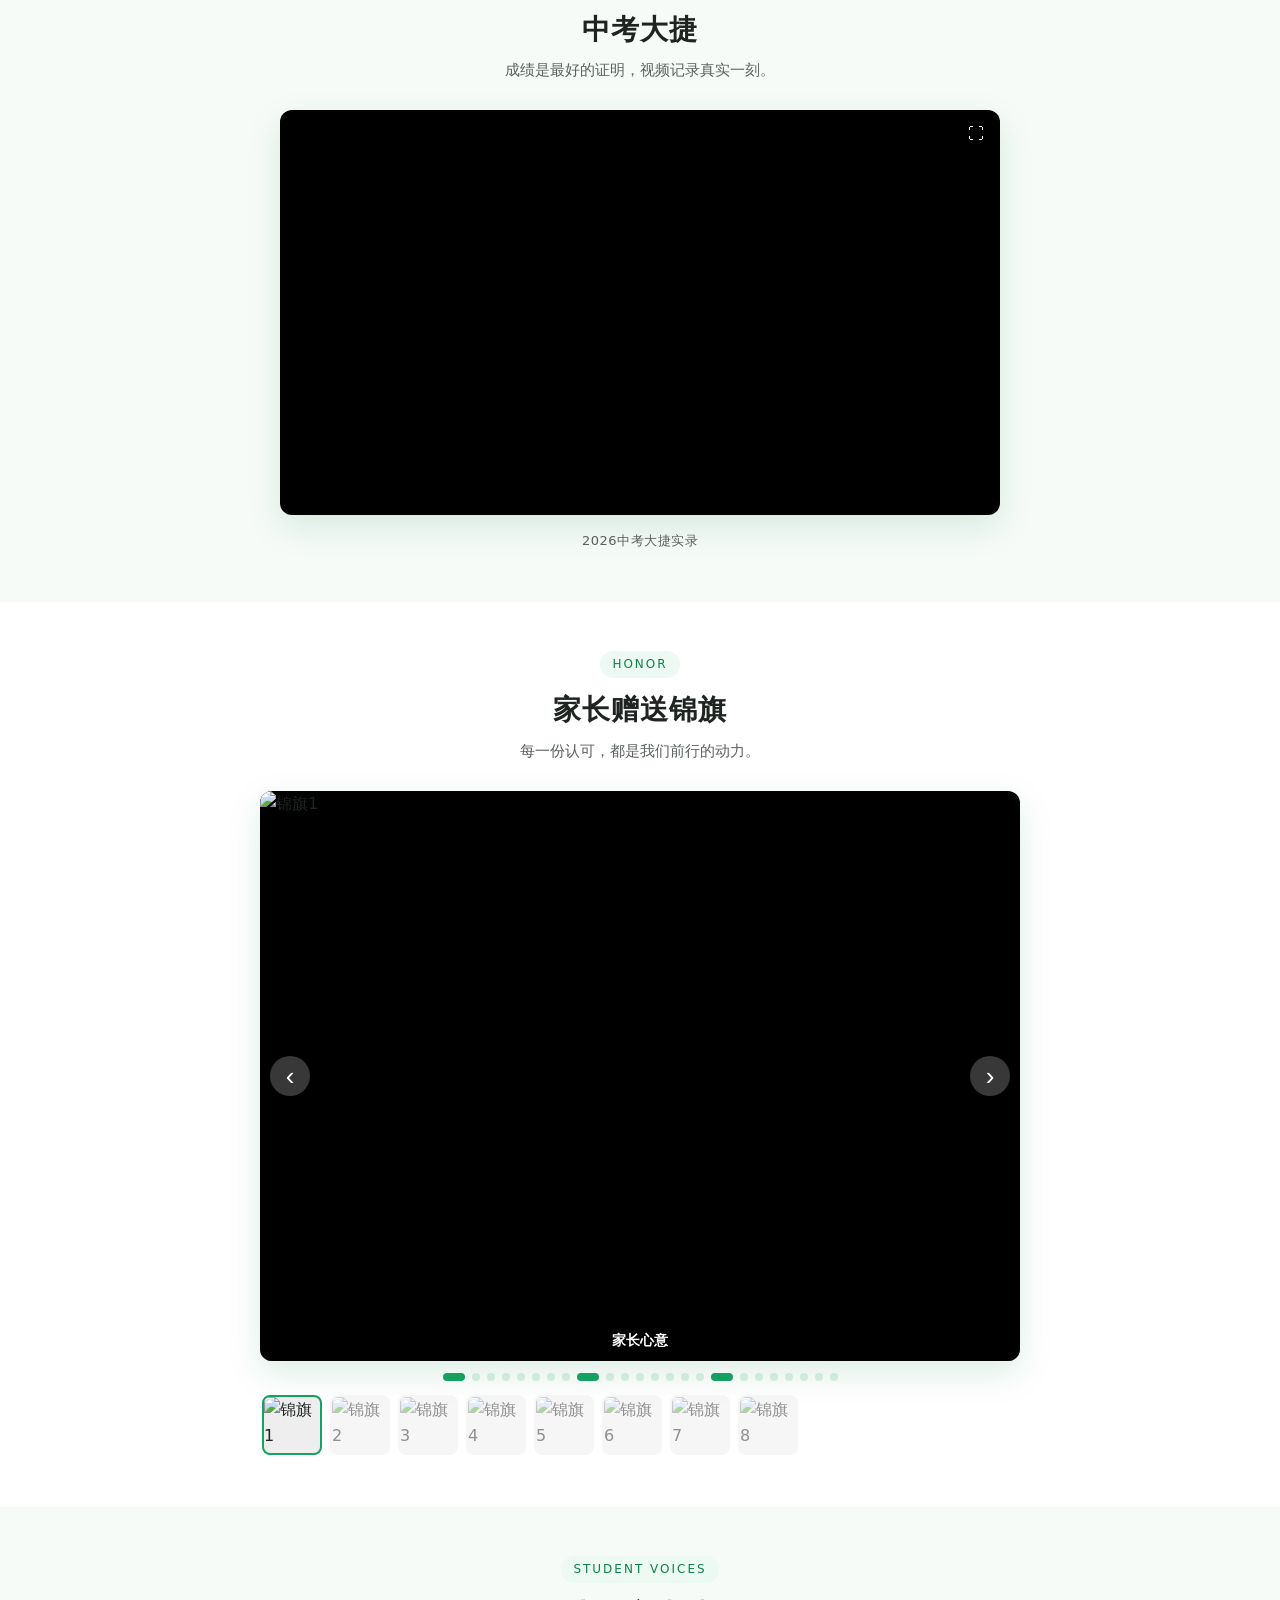
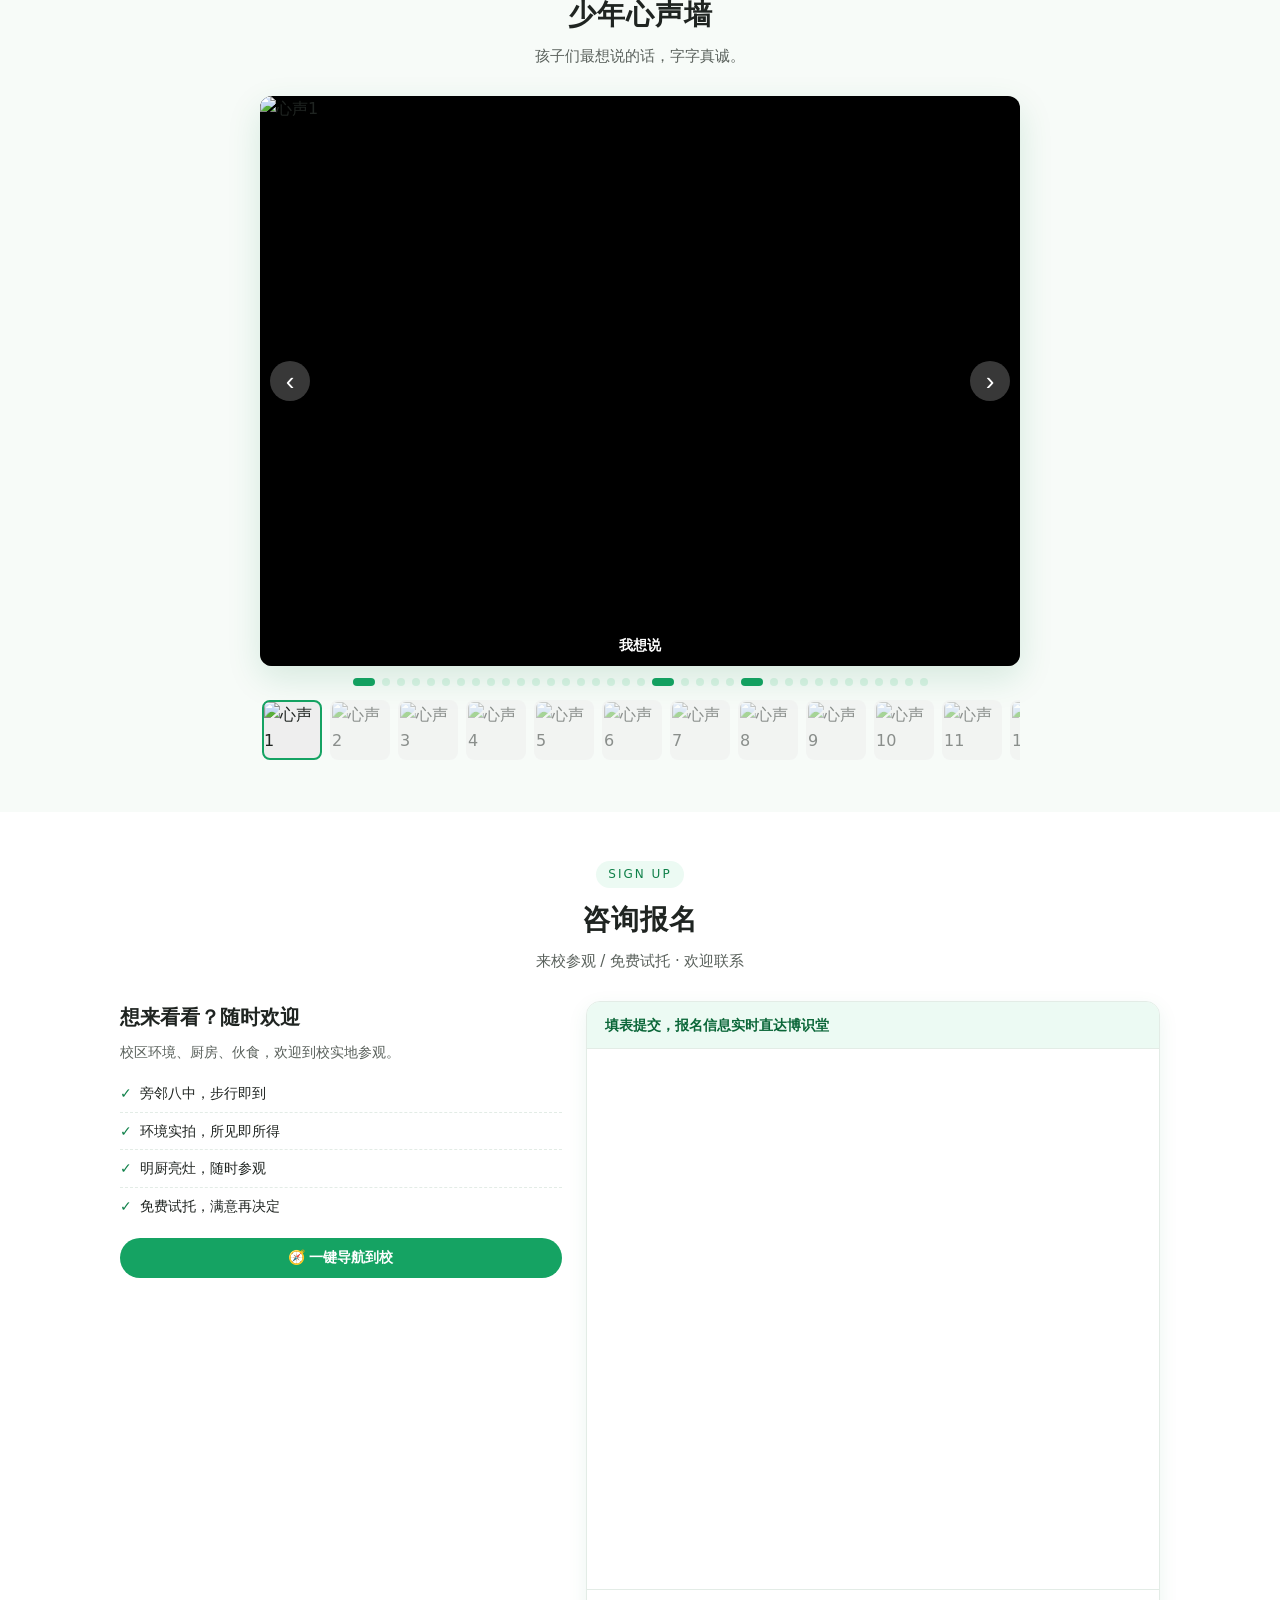
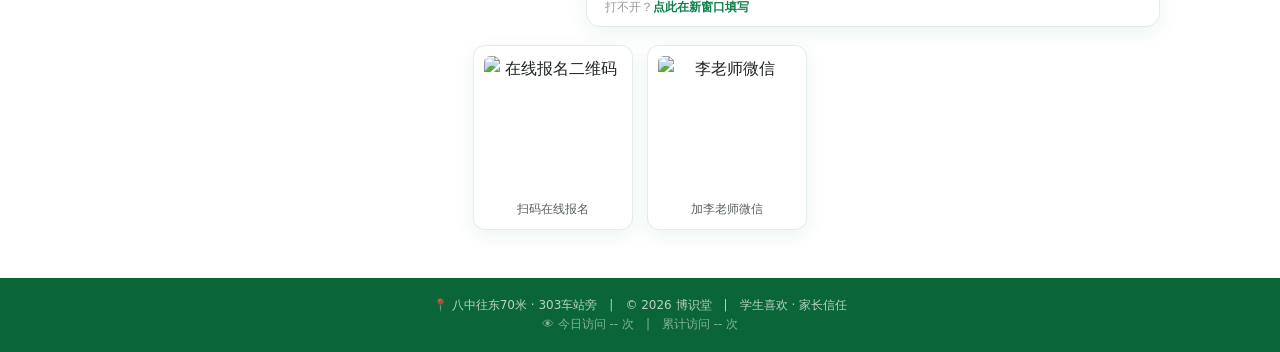
==== commit 154ce75e: "接入51.la统计：今日访问+累计访问" ====
--- a/index.html
+++ b/index.html
@@ -547,7 +547,7 @@
   </div>
 </section>
 
-<footer>📍 八中往东70米 · 303车站旁　|　© 2026 博识堂　|　学生喜欢 · 家长信任<br><span style="font-size:12px;opacity:.7">👁 本页已被访问 <span id="busuanzi_value_page_pv">--</span> 次</span></footer>
+<footer>📍 八中往东70米 · 303车站旁　|　© 2026 博识堂　|　学生喜欢 · 家长信任<br><span style="font-size:12px;opacity:.7">👁 今日访问 <span id="laToday">--</span> 次　|　累计访问 <span id="laTotal">--</span> 次</span></footer>
 
 <!-- 图片放大 -->
 <div class="lb-mask" id="lbMask">
@@ -827,7 +827,26 @@
 })();
 </script>
 
-<script async="" src="//busuanzi.ibruce.info/busuanzi/2.3/busuanzi.pure.mini.js"></script>
+<script charset="UTF-8" id="LA_COLLECT" src="//sdk.51.la/js-sdk-pro.min.js"></script>
+<script>LA.init({id:"3R5Ua7imYF5JSTq1",ck:"3R5Ua7imYF5JSTq1"})</script>
+<script>
+(function(){
+  var todayEl = document.getElementById("laToday");
+  var totalEl = document.getElementById("laTotal");
+  if(!todayEl || !totalEl) return;
+  fetch("https://v6-widget.51.la/v6/3R5Ua7imYF5JSTq1/quote.js")
+    .then(function(r){ return r.text(); })
+    .then(function(data){
+      var re = /<span>\d+<\/span><span>(\d+)<\/span>/g, m, nums = [];
+      while((m = re.exec(data)) !== null){ nums.push(m[1]); }
+      if(nums.length >= 7){
+        todayEl.textContent = nums[2];
+        totalEl.textContent = nums[6];
+      }
+    })
+    .catch(function(){});
+})();
+</script>
 
 
 
